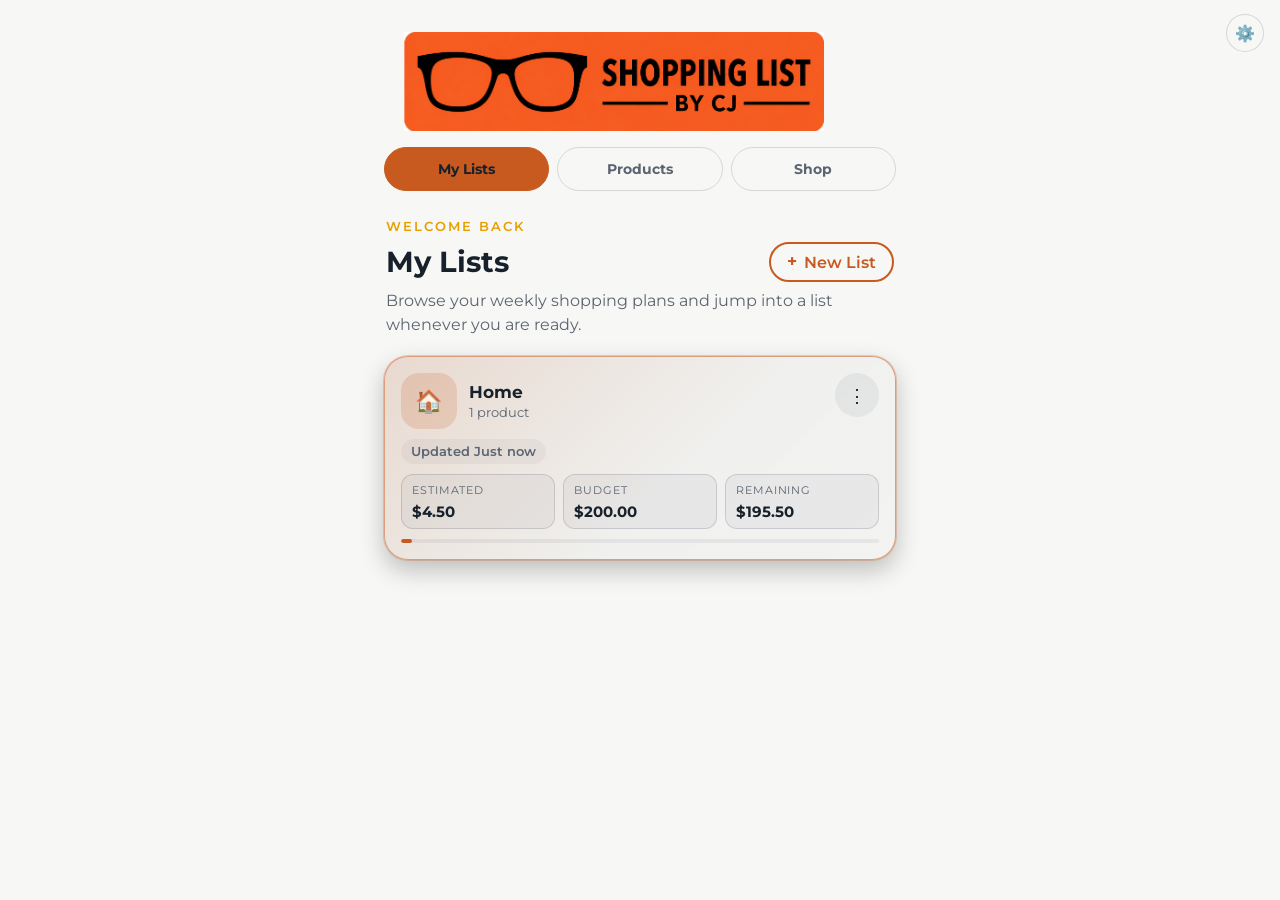
==== index.html @ 956db08c "Let users decline an available update Add a "Not Now" option next to "Update Now" on the update bann" ====
<!DOCTYPE html>
<html lang="en">
<head>
<meta charset="UTF-8">
<meta name="viewport" content="width=device-width, initial-scale=1.0, viewport-fit=cover">
<title>Shopping List by CJ</title>
<link rel="manifest" href="/manifest.json">
<meta name="theme-color" content="#C85A1F">

<link rel="icon" type="image/png" sizes="32x32" href="/assets/icons/favicon-32.png">
<link rel="icon" type="image/png" sizes="16x16" href="/assets/icons/favicon-16.png">
<link rel="icon" type="image/png" sizes="192x192" href="/assets/icons/icon-192.png">

<link rel="apple-touch-icon" href="/assets/icons/apple-touch-icon.png">

<meta name="mobile-web-app-capable" content="yes">
<meta name="apple-mobile-web-app-capable" content="yes">
<meta name="apple-mobile-web-app-status-bar-style" content="black-translucent">
<meta name="apple-mobile-web-app-title" content="Shopping List by CJ">
<script>
(function () {
  try {
    var stored = localStorage.getItem('shopping-theme-preference') || 'system';
    var isDark = window.matchMedia && window.matchMedia('(prefers-color-scheme: dark)').matches;
    var resolved = stored === 'system' ? (isDark ? 'dark' : 'light') : (stored === 'light' ? 'light' : 'dark');
    document.documentElement.setAttribute('data-theme-preference', stored);
    document.documentElement.setAttribute('data-theme', resolved);

    var metaTheme = document.querySelector('meta[name="theme-color"]');
    if (metaTheme) {
      metaTheme.setAttribute('content', resolved === 'dark' ? '#C85A1F' : '#F7F7F5');
    }
  } catch (e) {
    document.documentElement.setAttribute('data-theme-preference', 'system');
    document.documentElement.setAttribute('data-theme', 'dark');
  }
})();
</script>
<link rel="stylesheet" href="css/tokens.css">
<link rel="stylesheet" href="css/style.css">
</head>
<body>
<main id="app" class="app">

  <!-- UPDATE BANNER -->
  <div id="updateBanner" class="update-banner hidden">
    <span>🎉 New version available!</span>
    <div class="update-banner-actions">
      <button id="dismissUpdateBtn" class="update-banner-secondary" type="button">Not Now</button>
      <button id="reloadAppBtn" type="button">Update Now</button>
    </div>
  </div>

  <button id="settingsGearBtn" class="settings-gear-btn" type="button" aria-label="Open settings">⚙️</button>

  <header class="branding-header">
    <button type="button" id="brandLogoBtn" class="brand-logo-btn" aria-label="Go to My Lists">
      <img class="brand-image" src="assets/images/LOGO pill dark.png" alt="Shopping List by CJ" />
    </button>
  </header>

  <div class="tabs hidden" id="topTabs">
    <button class="tab-btn active" id="tabMain">My Lists</button>
    <button class="tab-btn" id="tabProducts">Products</button>
    <button class="tab-btn" id="tabShop">Shop</button>
  </div>

  <!-- MY LISTS VIEW -->
  <div id="myListsView">
    <div class="home-hero">
      <div class="home-hero__eyebrow">Welcome back</div>
      <div class="home-hero__heading-row">
        <div class="home-hero__title">My Lists</div>
        <button class="new-list-header-btn" id="newListBtn" type="button">
          <span class="new-list-header-btn__icon" aria-hidden="true">+</span>
          <span class="new-list-header-btn__text">New List</span>
        </button>
      </div>
      <div class="home-hero__copy">Browse your weekly shopping plans and jump into a list whenever you are ready.</div>
    </div>

    <div id="installCard" class="settings-option-card hidden">
      <div class="settings-option-title">📱 Install Shopping List by CJ</div>
      <div class="settings-option-text">
        Install the app for faster loading, offline shopping and a native app experience.
      </div>
      <button type="button" id="installAppBtn" class="settings-option-btn">
        Install App
      </button>
    </div>

    <div id="iosInstallCard" class="settings-option-card hidden">
      <button type="button" id="iosInstallToggleBtn" class="settings-option-title ios-install-toggle" aria-expanded="false" aria-controls="iosInstallSteps">
        <span>📱 Install Shopping List by CJ</span>
        <span class="ios-install-toggle__chevron" aria-hidden="true">▾</span>
      </button>
      <div id="iosInstallSteps" class="ios-install-steps hidden">
        <p class="settings-option-text">Safari doesn't support one-tap install, but adding this app to your Home Screen only takes a few seconds:</p>
        <ol class="ios-install-steps__list">
          <li>Tap the <strong>Share</strong> icon <span aria-hidden="true">⬆️</span> in Safari's toolbar.</li>
          <li>Scroll down and tap <strong>Add to Home Screen</strong>.</li>
          <li>Tap <strong>Add</strong> in the top-right corner.</li>
        </ol>
      </div>
    </div>

    <div id="listsWrap" class="lists-wrap"></div>

    <div class="bottom-nav hidden" id="bottomNav">
      <button class="bottom-nav__item active" data-nav="lists">My Lists</button>
      <button id="openAddBtn" class="bottom-nav__item bottom-nav__item--primary" type="button">+ Add Product</button>
      <button class="bottom-nav__item" data-nav="settings">Settings</button>
    </div>
  </div>

  <!-- PRODUCTS VIEW -->
  <div id="mainView" class="products-view hidden">
    <div class="main-view__sticky-header">
      <div class="list-nav-header">
        <div id="activeListHeaderName" class="active-list-header-name">My List</div>
        <button class="compact-go-shop-btn" id="goShopBtn" disabled type="button">Start ▶</button>
      </div>

      <div class="product-actions-row" role="group" aria-label="Product actions">
        <button id="clearAllBtn" class="pill-action-btn hidden" type="button">Clear Completed</button>
        <button id="addFavouritesBtn" class="pill-action-btn" type="button">Add Favourites</button>
        <button id="openAddFromProductsBtn" class="pill-action-btn" type="button">+ Add Product</button>
      </div>

      <p class="hint">Tap any item below to add or remove it from this week's run.</p>

      <div id="costSummaryBox" class="list-summary-footer hidden">
        <span class="cost-counter-label">Estimated Total:</span>
        <span id="estimatedTotalAmount" class="cost-counter-amount">$0.00</span>
      </div>

      <div class="products-filter-bar" role="tablist" aria-label="Product filters">
        <button class="products-filter-btn active" id="productsFilterAllBtn" type="button">All</button>
        <button class="products-filter-btn" id="productsFilterFavouritesBtn" type="button">⭐ Favourites</button>
      </div>

      <div class="products-search-wrap">
        <div class="products-search">
          <input id="productsSearchInput" class="products-search__input" type="text" placeholder="Search products..." autocomplete="off" aria-label="Search products">
          <button id="productsSearchClearBtn" class="products-search__clear hidden" type="button" aria-label="Clear search">×</button>
        </div>
      </div>
    </div>

    <div class="products-scroll-area">
      <div id="catalogWrap"></div>

      <div id="emptyState" class="empty-state hidden">
        <div class="big">Your products list is empty</div>
        <div>Use the Add Product action below to get started.</div>
      </div>
    </div>

  </div>

  <!-- ADD / EDIT PRODUCT VIEW -->
  <div id="addView" class="hidden">
    <div class="list-nav-header" style="margin-bottom:16px;">
      <button id="backToProductsBtn" class="back-link-btn" type="button">← Products</button>
    </div>
    <div class="list-nav-header__title-row">
      <div class="active-list-header-name">Add Product</div>
    </div>

    <!-- DIRECT WEB SEARCH BAR -->
    <div class="form-field">
      <label>Search Store Page Direct</label>
      <div style="display:flex; gap:6px; margin-bottom:8px;" id="searchStoreSelect">
        <button type="button" class="filter-btn active" data-searchstore="Aldi">Aldi</button>
        <button type="button" class="filter-btn" data-searchstore="Coles">Coles</button>
        <button type="button" class="filter-btn" data-searchstore="Woolworths">Woolworths</button>
      </div>
      <div style="display:flex; gap:8px;">
        <input type="text" id="liveSearchInput" placeholder="Enter search term (e.g. Chicken Chips)">
        <button type="button" class="ghost-btn" id="searchApiBtn" style="padding:0 14px; font-weight:700; background:var(--paper-dim);">↗ Search Web</button>
      </div>
    </div>

    <div class="form-field">
      <label>Item name</label>
      <input type="text" id="itemInput" placeholder="e.g. Bananas" autocomplete="off">
    </div>

    <div class="form-field">
      <label>Category</label>
      <select id="aisleSelect"></select>
    </div>

    <div class="form-field">
      <label>Store</label>
      <div class="store-toggle" id="storeToggle">
        <button type="button" class="store-opt" data-store="Aldi">Aldi</button>
        <button type="button" class="store-opt" data-store="Coles">Coles</button>
        <button type="button" class="store-opt" data-store="Woolworths">Woolworths</button>
      </div>
    </div>

    <div class="form-row">
      <div class="form-field" style="flex:1;">
        <label>Price ($)</label>
        <input type="number" id="priceInput" placeholder="0.00" step="0.01" min="0" inputmode="decimal">
      </div>
      <div class="form-field" style="width:90px;">
        <label>Qty</label>
        <input type="number" id="qtyInput" value="1" min="1" step="1" inputmode="numeric">
      </div>
    </div>

    <div class="footer-actions">
      <button class="ghost-btn" id="cancelAddBtn">Cancel</button>
      <button class="go-shop-btn" id="saveProductBtn" style="flex:1;">Save Product</button>
    </div>
  </div>

  <!-- SHOP VIEW -->
  <div id="shopView" class="hidden">
    <!-- Store Filter Bar -->
    <div class="store-filter-bar" id="storeFilterBar">
      <button class="filter-btn active" data-filter="ALL">All</button>
      <button class="filter-btn" data-filter="Aldi">Aldi</button>
      <button class="filter-btn" data-filter="Coles">Coles</button>
      <button class="filter-btn" data-filter="Woolworths">Woolworths</button>
    </div>

    <div class="progress-wrap">
      <div class="progress-label">
        <span id="progressText">0 of 0 collected</span>
        <span id="progressPct">0%</span>
      </div>
      <div class="progress-track"><div class="progress-fill" id="progressFill"></div></div>
    </div>

    <div id="doneBanner" class="done-banner hidden">
      <div class="big">🎉 Trolley's full!</div>
      <div>Everything's ticked off.</div>
    </div>

    <div id="aisleGroups"></div>

    <div class="footer-actions">
      <button class="ghost-btn" id="backToListBtn">← Edit List</button>
      <button class="ghost-btn" id="newRunBtn">Shop Done</button>
    </div>
  </div>

  <!-- SETTINGS VIEW -->
  <div id="settingsView" class="hidden">
    <div class="aisle-heading" style="margin-bottom: 16px;">App Settings</div>
    
   <div class="settings-stack">
      <button type="button" id="checkUpdateBtn" class="settings-option-btn">⬆ Check for Updates</button>

      <button type="button" id="exportBtn" class="settings-option-btn">💾 Backup Shopping Data</button>
      <button type="button" id="restoreBtn" class="settings-option-btn">📥 Restore Shopping Data</button>
      <input type="file" id="importFile" accept=".json,application/json" class="hidden" aria-hidden="true">
    </div>

    <div class="settings-stack">
      <div class="settings-section-title">Appearance</div>
      <div class="appearance-theme-grid" role="group" aria-label="Theme selection">
        <button type="button" id="themeLightBtn" class="appearance-theme-btn" data-theme-option="light" aria-pressed="false">Light</button>
        <button type="button" id="themeDarkBtn" class="appearance-theme-btn" data-theme-option="dark" aria-pressed="false">Dark</button>
        <button type="button" id="themeSystemBtn" class="appearance-theme-btn" data-theme-option="system" aria-pressed="false">System Default</button>
      </div>
    </div>

    <div class="settings-stack">
      <div class="settings-section-title">ℹ About</div>
      <button type="button" id="openPrivacyPolicyBtn" class="settings-option-btn">📜 Privacy Policy</button>
      <button type="button" id="openLicencesBtn" class="settings-option-btn">📄 Licences</button>
    </div>

    <div class="settings-stack">
      <div class="settings-section-title">Status Icons</div>
      <ul class="status-icons-list" aria-label="Status icons guide">
        <li class="status-icons-item">
          <div class="status-icons-icon" aria-hidden="true">⭐</div>
          <div class="status-icons-copy">
            <div class="status-icons-name">Favourite</div>
            <p>Saved as one of your favourite products for quick access.</p>
          </div>
        </li>
        <li class="status-icons-item">
          <div class="status-icons-icon" aria-hidden="true">📍</div>
          <div class="status-icons-copy">
            <div class="status-icons-name">Pinned</div>
            <p>Always appears at the top of your shopping list.</p>
          </div>
        </li>
        <li class="status-icons-item">
          <div class="status-icons-icon" aria-hidden="true">🖊️</div>
          <div class="status-icons-copy">
            <div class="status-icons-name">Edit Product</div>
            <p>Edit the product's details, category, notes or pricing.</p>
          </div>
        </li>
        <li class="status-icons-item">
          <div class="status-icons-icon" aria-hidden="true">❌</div>
          <div class="status-icons-copy">
            <div class="status-icons-name">Unpin</div>
            <p>Removes a product from the pinned section.</p>
          </div>
        </li>
      </ul>
    </div>

    <div class="settings-stack">
      <div class="settings-section-title settings-section-title--danger">Danger Zone</div>
      <button type="button" id="deleteCatalogBtn" class="settings-option-btn settings-option-btn--danger">🗑️ Delete Unpinned Catalogue</button>
    </div>

    <div class="settings-footer">
      <div class="settings-footer__title">Shopping List by CJ</div>
      <div class="settings-footer__meta">Version 1.0.0</div>
      <div class="settings-footer__meta">Built in Australia 🇦🇺</div>
    </div>

    <div class="footer-actions">
      <button class="ghost-btn" id="backFromSettingsBtn">← Back to Lists</button>
    </div>
  </div>

  <!-- PRIVACY POLICY VIEW -->
  <div id="privacyPolicyView" class="hidden">
    <div class="aisle-heading" style="margin-bottom: 16px;">Privacy Policy</div>

    <div class="privacy-policy-scroll" aria-label="Privacy Policy content">
      <h1 class="privacy-policy-title">Privacy Policy</h1>
      <p class="privacy-policy-updated">Last Updated: 27 July 2026</p>

      <h2 class="privacy-policy-heading">Privacy Policy for Shopping List by CJ</h2>
      <p>Shopping List by CJ ("the App") is committed to protecting your privacy. This Privacy Policy explains what information the App collects, how it is used, and the choices you have regarding your data.</p>

      <h2 class="privacy-policy-heading">Information We Collect</h2>
      <p>Shopping List by CJ is designed with privacy in mind.</p>
      <p>The App stores information that you create, including:</p>
      <p>• Shopping lists</p>
      <p>• Product names</p>
      <p>• Categories</p>
      <p>• Favourite items</p>
      <p>• Budgets</p>
      <p>• Shopping preferences</p>
      <p>• App settings</p>
      <p>This information is stored locally on your device unless you choose to export it.</p>

      <h2 class="privacy-policy-heading">Personal Information</h2>
      <p>Shopping List by CJ does not require you to create an account.</p>
      <p>The App does not intentionally collect personal information such as:</p>
      <p>• Name</p>
      <p>• Email address</p>
      <p>• Phone number</p>
      <p>• Home address</p>
      <p>• Payment information</p>

      <h2 class="privacy-policy-heading">How Your Data Is Used</h2>
      <p>Your shopping data is used solely to provide the features of the application, including:</p>
      <p>• Managing shopping lists</p>
      <p>• Organising products</p>
      <p>• Calculating budgets and totals</p>
      <p>• Remembering your preferences</p>
      <p>• Restoring your data from backups</p>

      <h2 class="privacy-policy-heading">Data Storage</h2>
      <p>Your data is stored locally on your device using your browser's local storage.</p>
      <p>If Backup and Restore are used:</p>
      <p>• Backups are created only when you choose to export them.</p>
      <p>• Backup files are stored wherever you choose to save them.</p>
      <p>• Restoring a backup replaces the current application data after confirmation.</p>

      <h2 class="privacy-policy-heading">Internet Access</h2>
      <p>Shopping List by CJ may access the internet for limited purposes such as:</p>
      <p>• Checking for application updates.</p>
      <p>• Retrieving product or pricing information (where supported).</p>
      <p>• Downloading future application updates.</p>
      <p>The App does not upload your shopping lists or personal data to our servers.</p>

      <h2 class="privacy-policy-heading">Third-Party Services</h2>
      <p>The App may interact with third-party retailers or services to obtain product information or pricing.</p>
      <p>Those services operate under their own privacy policies.</p>
      <p>Shopping List by CJ is not responsible for the privacy practices of third-party providers.</p>

      <h2 class="privacy-policy-heading">Data Security</h2>
      <p>Reasonable measures are taken to protect your information.</p>
      <p>However, no method of electronic storage or internet transmission is completely secure.</p>

      <h2 class="privacy-policy-heading">Children's Privacy</h2>
      <p>Shopping List by CJ is not directed toward children under 13 years of age and does not knowingly collect personal information from children.</p>

      <h2 class="privacy-policy-heading">Changes to This Policy</h2>
      <p>This Privacy Policy may be updated from time to time.</p>
      <p>Changes become effective when published within the App or included in a future release.</p>

      <h2 class="privacy-policy-heading">Your Rights</h2>
      <p>You remain in control of your data.</p>
      <p>You may:</p>
      <p>• Delete your shopping data at any time.</p>
      <p>• Export your data using the Backup feature.</p>
      <p>• Restore your data from a previous backup.</p>
      <p>• Uninstall the App to remove locally stored information.</p>

      <h2 class="privacy-policy-heading">Contact</h2>
      <p>If you have questions about this Privacy Policy or Shopping List by CJ, please contact us through the official Shopping List by CJ GitHub repository.</p>
    </div>

    <div class="footer-actions">
      <button class="ghost-btn" id="backToSettingsFromPrivacyBtn">← Back to Settings</button>
    </div>
  </div>

  <!-- LICENCES VIEW -->
  <div id="licencesView" class="hidden">
    <div class="aisle-heading" style="margin-bottom: 16px;">Licences</div>

    <div class="licences-scroll" aria-label="Licences content">
      <h1 class="licences-title">Licences</h1>
      <p class="licences-version">Version 1.0.0</p>

      <p>Shopping List by CJ is licensed under the MIT License.</p>

      <h2 class="licences-heading">MIT License</h2>
      <p>Copyright (c) 2026 Shopping List by CJ</p>

      <p>Permission is hereby granted, free of charge, to any person obtaining a copy of this software and associated documentation files (the "Software"), to deal in the Software without restriction, including without limitation the rights to use, copy, modify, merge, publish, distribute, sublicense, and/or sell copies of the Software, and to permit persons to whom the Software is furnished to do so, subject to the following conditions:</p>

      <p>The above copyright notice and this permission notice shall be included in all copies or substantial portions of the Software.</p>

      <p>THE SOFTWARE IS PROVIDED "AS IS", WITHOUT WARRANTY OF ANY KIND, EXPRESS OR IMPLIED, INCLUDING BUT NOT LIMITED TO THE WARRANTIES OF MERCHANTABILITY, FITNESS FOR A PARTICULAR PURPOSE AND NONINFRINGEMENT. IN NO EVENT SHALL THE AUTHORS OR COPYRIGHT HOLDERS BE LIABLE FOR ANY CLAIM, DAMAGES OR OTHER LIABILITY, WHETHER IN AN ACTION OF CONTRACT, TORT OR OTHERWISE, ARISING FROM, OUT OF OR IN CONNECTION WITH THE SOFTWARE OR THE USE OR OTHER DEALINGS IN THE SOFTWARE.</p>

      <h2 class="licences-heading">Third-Party Components</h2>
      <p>Shopping List by CJ may include or make use of open-source software and libraries.</p>
      <p>Where applicable, the licences for those libraries should be listed below automatically.</p>

      <ul id="thirdPartyLicencesList" class="licences-third-party-list hidden" aria-live="polite"></ul>
      <p id="noThirdPartyLicencesMessage">No third-party licences are currently required.</p>

      <h2 class="licences-heading">Icons &amp; Assets</h2>
      <p>Application branding, logos and original graphics are the intellectual property of Shopping List by CJ unless otherwise stated.</p>
      <p>Any third-party icons, fonts or assets must comply with their respective licences.</p>

      <h2 class="licences-heading">Google Fonts</h2>
      <p>This application uses the Montserrat font from Google Fonts, licensed under the SIL Open Font License 1.1.</p>
      <p><a class="licences-link" href="https://scripts.sil.org/OFL" target="_blank" rel="noopener noreferrer">https://scripts.sil.org/OFL</a></p>

      <h2 class="licences-heading">Contact</h2>
      <p>For licence enquiries, please refer to the official Shopping List by CJ GitHub repository.</p>
    </div>

    <div class="footer-actions">
      <button class="ghost-btn" id="backToSettingsFromLicencesBtn">← Back to Settings</button>
    </div>
  </div>

</main>

<!-- NEW LIST MODAL -->
<div id="newListModal" class="modal-overlay hidden">
  <div class="modal-card">
    <div class="modal-title">Create New List</div>
    <form id="newListForm">
      <div class="modal-scroll-area">
        <div class="form-field">
          <label for="newListNameInput">List Name</label>
          <input type="text" id="newListNameInput" placeholder="e.g. Weekly Shop" autocomplete="off" required>
        </div>

        <div class="form-field">
          <label for="newListIconSelect">Icon</label>
          <select id="newListIconSelect">
            <option value="shopping_cart">shopping_cart</option>
            <option value="home">home</option>
            <option value="party">party</option>
            <option value="school">school</option>
            <option value="work">work</option>
            <option value="travel">travel</option>
            <option value="gift">gift</option>
            <option value="food">food</option>
            <option value="health">health</option>
          </select>
        </div>

        <div class="form-field">
          <label for="newListColourSelect">Colour</label>
          <select id="newListColourSelect">
            <option value="orange">Orange</option>
            <option value="gold">Gold</option>
            <option value="sage">Sage</option>
          </select>
        </div>

        <div class="form-field">
          <label for="newListBudgetInput">Budget</label>
          <input type="number" id="newListBudgetInput" min="0" step="1" value="200">
        </div>
      </div>

      <div class="modal-actions">
        <button type="button" id="newListCancelBtn" class="ghost-btn">Cancel</button>
        <button type="submit" id="newListSaveBtn" class="go-shop-btn" style="flex:1; padding:10px;">Save</button>
      </div>
    </form>
  </div>
</div>

<!-- CUSTOM CONFIRMATION MODAL -->
<div id="customModal" class="modal-overlay hidden">
  <div class="modal-card">
    <div class="modal-title">Shopping List by CJ says</div>
    <div id="modalMessage" class="modal-message">Are you sure?</div>
    <div class="modal-actions">
      <button type="button" id="modalCancelBtn" class="ghost-btn">Cancel</button>
      <button type="button" id="modalOkBtn" class="go-shop-btn" style="flex:1; padding:10px;">OK</button>
    </div>
  </div>
</div>

<!-- LOAD DEFAULT ITEMS FROM EXTERNAL FILE -->
<script src="js/defaults.js"></script>
<script src="js/storage.js"></script>
<script src="js/catalog.js"></script>
<script src="js/shopping.js"></script>
<script src="js/ui.js"></script>
<script src="js/settings.js"></script>
<script src="js/lists.js"></script>
<script src="js/app.js"></script>
<script src="js/pwa.js"></script>
</body>
</html>
---- css/tokens.css ----
:root {
  --color-primary: #C85A1F;
  --color-primary-hover: #D96A27;
  --color-primary-active: #B24D17;
  --color-primary-outline: rgba(200, 90, 31, 0.30);
  --color-primary-soft: rgba(200, 90, 31, 0.14);
  --color-primary-soft-strong: rgba(200, 90, 31, 0.16);
  --color-primary-glow: rgba(200, 90, 31, 0.10);

  --color-bg: #121212;
  --color-bg-dim: #1E1E1E;
  --color-surface: #1E1E1E;
  --color-surface-2: #242424;
  --color-border: rgba(255, 255, 255, 0.10);
  --color-border-strong: rgba(255, 255, 255, 0.24);
  --color-surface-highlight: rgba(255, 255, 255, 0.08);
  --color-surface-highlight-hover: rgba(255, 255, 255, 0.16);
  --color-surface-subtle: rgba(255, 255, 255, 0.05);
  --color-surface-subtlest: rgba(255, 255, 255, 0.03);

  --color-text: #FFFFFF;
  --color-text-muted: #B0B0B0;
  --color-text-inverse: #111111;
  --color-placeholder: #6b7280;
  --color-success: #4CAF50;
  --color-success-dark: #2E7D32;
  --color-warning: #FFB300;
  --color-danger: #ff8a80;
  --color-danger-strong: #ff5252;
}

:root[data-theme="light"] {
  --color-primary: #C85A1F;
  --color-primary-hover: #D96A27;
  --color-primary-active: #B24D17;
  --color-primary-outline: rgba(200, 90, 31, 0.26);
  --color-primary-soft: rgba(200, 90, 31, 0.12);
  --color-primary-soft-strong: rgba(200, 90, 31, 0.18);
  --color-primary-glow: rgba(200, 90, 31, 0.14);

  --color-bg: #F7F7F5;
  --color-bg-dim: #FFFFFF;
  --color-surface: #FFFFFF;
  --color-surface-2: #F1F1EE;
  --color-border: rgba(15, 23, 42, 0.14);
  --color-border-strong: rgba(15, 23, 42, 0.26);
  --color-surface-highlight: rgba(15, 23, 42, 0.06);
  --color-surface-highlight-hover: rgba(15, 23, 42, 0.12);
  --color-surface-subtle: rgba(15, 23, 42, 0.04);
  --color-surface-subtlest: rgba(15, 23, 42, 0.02);

  --color-text: #17212B;
  --color-text-muted: #5B6470;
  --color-text-inverse: #FFFFFF;
  --color-placeholder: #7B8794;
  --color-success: #4CAF50;
  --color-success-dark: #2E7D32;
  --color-warning: #E6A000;
  --color-danger: #D14343;
  --color-danger-strong: #B42318;
}
---- css/style.css ----
@import url('https://fonts.googleapis.com/css2?family=Montserrat:wght@400;500;600;700;800&display=swap');

:root{
  --paper:var(--color-bg);
  --paper-dim:var(--color-bg-dim);
  --ink:var(--color-text);
  --ink-soft:var(--color-text-muted);
  --sage:var(--color-success);
  --sage-dark:var(--color-success-dark);
  --color-primary:#C85A1F;
  --color-primary-hover:#D96A27;
  --color-primary-active:#B24D17;
  --color-primary-outline:rgba(200,90,31,0.30);
  --rust:var(--color-primary);
  --line:var(--color-border);
  --gold:var(--color-warning);
  --surface:var(--color-surface);
  --surface-2:var(--color-surface-2);
  --shadow:0 8px 20px rgba(0,0,0,0.22);
  --shadow-strong:0 12px 28px rgba(0,0,0,0.28);
  --radius-sm:10px;
  --radius-md:14px;
  --radius-lg:20px;
  --radius-pill:999px;
  --transition-fast:100ms ease;
  --transition-hover:150ms ease;
  --transition-card:180ms ease;
  --transition-dialog:200ms ease;
  --bottom-nav-height:84px;
  --bottom-nav-offset:calc(var(--bottom-nav-height) + 24px);
  --header-row-height:56px;
  --tabs-row-height:52px;
}

*{box-sizing:border-box; -webkit-tap-highlight-color:transparent;}
html,body{margin:0;padding:0;}
html, body {
  min-height:100%;
}
body{
  background:var(--color-bg);
  color:var(--color-text);
  font-family:'Montserrat', sans-serif;
  min-height:100vh;
  min-height:100svh;
  display:flex;
  justify-content:center;
}

button,
input,
select,
textarea{
  font-family:inherit;
}

html{
  font-size:clamp(14px, 3.6vw, 17px);
}

.app{
  width:100%;
  max-width:clamp(320px, 92vw, 560px);
  min-height:100vh;
  min-height:100svh;
  background:var(--paper);
  position:relative;
  display:flex;
  flex-direction:column;
  overflow:visible;
  padding:clamp(18px, 5vw, 32px) clamp(14px, 4.5vw, 24px) clamp(28px, 6vw, 44px);
  padding-top:calc(clamp(18px, 5vw, 32px) + env(safe-area-inset-top));
  padding-bottom:calc(clamp(28px, 6vw, 44px) + env(safe-area-inset-bottom));
  padding-left:calc(clamp(14px, 4.5vw, 24px) + env(safe-area-inset-left));
  padding-right:calc(clamp(14px, 4.5vw, 24px) + env(safe-area-inset-right));
}

/* Update Banner */
.update-banner {
  position: fixed;
  top: 16px;
  left: 50%;
  transform: translateX(-50%);
  width: calc(100% - 32px);
  max-width: 528px;
  background: var(--ink);
  color: var(--paper);
  padding: 12px 16px;
  border-radius: 12px;
  display: flex;
  align-items: center;
  justify-content: space-between;
  box-shadow: 0 4px 16px rgba(0, 0, 0, 0.2);
  z-index: 1000;
  font-size: 0.875rem;
  font-weight: 500;
}

.update-banner-actions {
  display: flex;
  align-items: center;
  gap: 8px;
  flex-shrink: 0;
}

.update-banner button {
  background: var(--sage);
  color: var(--color-text);
  border: none;
  padding: 6px 14px;
  border-radius: 8px;
  font-weight: 700;
  font-size: 0.8125rem;
  cursor: pointer;
}

.update-banner button.update-banner-secondary {
  background: transparent;
  color: var(--paper);
  border: 1px solid rgba(255, 255, 255, 0.4);
  font-weight: 600;
}

header{
  display:flex;
  align-items:center;
  justify-content:center;
  flex-direction:column;
  gap:6px;
  margin-bottom:10px;
}

.branding-header{
  display:flex;
  justify-content:center;
  align-items:center;
  min-height:var(--header-row-height);
  padding-right:52px;
  margin-bottom:8px;
  position:sticky;
  top:env(safe-area-inset-top);
  z-index:22;
  background:var(--paper);
}

.brand-image{
  width:100%;
  max-width:420px;
  height:auto;
  display:block;
}

.brand-logo-btn{
  display:block;
  width:100%;
  max-width:420px;
  padding:0;
  border:none;
  background:none;
  cursor:pointer;
  border-radius:12px;
  transition:opacity 0.15s ease;
}

.brand-logo-btn:hover{
  opacity:0.9;
}

.brand-logo-btn:active{
  opacity:0.8;
}

.brand-logo-btn:focus-visible{
  outline:2px solid var(--color-primary);
  outline-offset:3px;
}

.home-hero{
  padding:8px 2px 20px;
}

.home-hero__eyebrow{
  font-size:0.74rem;
  text-transform:uppercase;
  letter-spacing:0.16em;
  color:var(--gold);
  margin-bottom:8px;
  font-weight:600;
}

.home-hero__heading-row{
  display:flex;
  align-items:center;
  justify-content:space-between;
  gap:8px;
  flex-wrap:wrap;
  margin-bottom:6px;
}

.home-hero__title{
  font-size:1.72rem;
  font-weight:700;
  color:var(--color-text);
  margin-bottom:0;
  flex:1 1 220px;
}

.new-list-header-btn,
.header-action-btn{
  display:inline-flex;
  align-items:center;
  justify-content:center;
  gap:7px;
  height:40px;
  padding:0 16px;
  border:2px solid var(--color-primary);
  border-radius:var(--radius-pill);
  background:transparent;
  color:var(--color-primary);
  font-size:0.95rem;
  font-weight:600;
  cursor:pointer;
  transition:background-color var(--transition-hover), color var(--transition-hover), border-color var(--transition-hover), transform var(--transition-fast);
  flex-shrink:0;
  margin-left:-8px;
}

.header-action-btn{
  margin-left:0;
}

.new-list-header-btn:hover,
.new-list-header-btn:focus-visible{
  background:var(--color-primary-hover);
  color:var(--color-text);
  border-color:var(--color-primary-hover);
}

.new-list-header-btn:active{
  background:var(--color-primary-active);
  transform:scale(0.98);
}

.new-list-header-btn__icon{
  font-size:1rem;
  line-height:1;
  font-weight:700;
}

.new-list-header-btn__text{
  line-height:1;
}

.home-hero__copy{
  font-size:0.95rem;
  color:var(--ink-soft);
  line-height:1.5;
}

.lists-wrap{
  display:grid;
  gap:14px;
  padding-bottom:92px;
}

.list-card{
  width:100%;
  text-align:left;
  border:none;
  color:inherit;
  cursor:pointer;
  padding:16px;
  border-radius:24px;
  background:linear-gradient(135deg, var(--color-surface-subtle), var(--color-surface-subtlest));
  border:1px solid var(--line);
  box-shadow:var(--shadow);
  display:flex;
  flex-direction:column;
  gap:8px;
  position:relative;
  overflow:hidden;
  transition:transform var(--transition-card), box-shadow var(--transition-card), border-color var(--transition-card), background-color var(--transition-card);
}

.list-card::before{
  content:"";
  position:absolute;
  inset:0;
  background:linear-gradient(135deg, var(--color-primary-glow), transparent 60%);
  pointer-events:none;
}

.list-card:hover{
  transform:translateY(-3px);
  box-shadow:var(--shadow-strong);
  border-color:var(--color-primary-outline);
}

.list-card:active{
  transform:scale(0.99);
}

.list-card.is-active{
  border-color:rgba(200,90,31,0.55);
  box-shadow:0 0 0 1px var(--color-primary-outline), 0 10px 24px rgba(0,0,0,0.24);
}

.list-card.is-pinned .list-card__pin{
  color:var(--gold);
}

.list-card__top{
  display:flex;
  align-items:flex-start;
  justify-content:space-between;
  gap:10px;
  position:relative;
  z-index:1;
}

.list-card__identity{
  display:flex;
  align-items:center;
  gap:12px;
  min-width:0;
}

.list-card__icon{
  width:56px;
  height:56px;
  border-radius:18px;
  background:var(--color-primary-soft);
  display:grid;
  place-items:center;
  font-size:1.3rem;
  flex-shrink:0;
}

.list-card__icon--orange{
  background:var(--color-primary-soft-strong);
  color:var(--color-primary);
}

.list-card__icon--gold{
  background:rgba(255,179,0,0.18);
  color:var(--gold);
}

.list-card__icon--sage{
  background:rgba(76,175,80,0.18);
  color:var(--sage);
}

.list-card__title{
  font-size:1rem;
  font-weight:700;
  color:var(--color-text);
  margin:0 0 2px;
}

.list-card__subtext{
  font-size:0.78rem;
  color:var(--ink-soft);
  margin:0;
}

.list-card__controls{
  display:flex;
  align-items:center;
  gap:8px;
  flex-shrink:0;
}

.list-card__pin{
  width:28px;
  height:28px;
  display:grid;
  place-items:center;
  color:var(--color-primary);
  font-size:1rem;
  flex-shrink:0;
}

.list-card__pin--muted{
  opacity:0.3;
}

.list-card__menu-button{
  width:44px;
  height:44px;
  border:none;
  border-radius:999px;
  background:var(--color-surface-highlight);
  color:var(--color-text);
  font-size:1.05rem;
  cursor:pointer;
  display:grid;
  place-items:center;
  transition:background-color var(--transition-hover), transform var(--transition-fast), color var(--transition-hover);
}

.list-card__menu-button:hover,
.list-card__menu-button:focus-visible{
  background:var(--color-surface-highlight-hover);
}

.list-card__menu-button:active{
  transform:scale(0.96);
}

.list-card__menu{
  position:absolute;
  top:12px;
  right:12px;
  display:flex;
  flex-direction:column;
  gap:4px;
  min-width:148px;
  padding:8px;
  border-radius:14px;
  background:rgba(20,20,20,0.96);
  border:1px solid rgba(255,255,255,0.12);
  box-shadow:0 10px 24px rgba(0,0,0,0.28);
  z-index:3;
}

.list-card__menu-item{
  border:none;
  background:transparent;
  color:var(--color-text);
  text-align:left;
  padding:8px 10px;
  border-radius:10px;
  font-size:0.9rem;
  cursor:pointer;
}

.list-card__menu-item:hover{
  background:var(--color-surface-highlight-hover);
}

.list-card__menu-item--danger{
  color:#ff8a80;
}

.list-card__delete-dialog{
  position:fixed;
  inset:0;
  background:rgba(0,0,0,0.44);
  display:grid;
  place-items:center;
  z-index:20;
  padding:20px;
}

.list-card__delete-card{
  width:min(100%, 320px);
  background:var(--paper);
  border:1px solid var(--line);
  border-radius:18px;
  padding:18px;
  box-shadow:0 16px 36px rgba(0,0,0,0.26);
}

.list-card__delete-title{
  font-size:1rem;
  font-weight:700;
  color:var(--ink);
  margin-bottom:8px;
}

.list-card__delete-copy{
  font-size:0.86rem;
  color:var(--ink-soft);
  line-height:1.5;
  margin-bottom:14px;
}

.list-card__delete-actions{
  display:flex;
  gap:8px;
  justify-content:flex-end;
}

.list-rename-error{
  margin:0 0 10px;
  font-size:0.8125rem;
  color:var(--color-danger-strong);
  line-height:1.4;
}

.list-card__body{
  display:flex;
  flex-direction:column;
  gap:8px;
  position:relative;
  z-index:1;
}

.list-card__meta-row{
  display:flex;
  align-items:center;
  justify-content:space-between;
  gap:8px;
  flex-wrap:wrap;
  margin-top:2px;
}

.list-card__pill{
  background:var(--color-surface-subtle);
  color:var(--ink-soft);
  padding:5px 10px;
  border-radius:999px;
  font-size:0.74rem;
  font-weight:600;
}

.list-card__pill--muted{
  background:var(--color-surface-subtlest);
}

.list-card__stats{
  display:grid;
  grid-template-columns:repeat(3, minmax(0, 1fr));
  gap:8px;
  margin-top:2px;
}

.list-card__stat{
  background:var(--color-surface-subtle);
  border:1px solid var(--color-border);
  border-radius:12px;
  padding:8px 10px 7px;
}

.list-card__stat-label{
  display:block;
  font-size:0.67rem;
  text-transform:uppercase;
  letter-spacing:0.08em;
  color:var(--ink-soft);
  margin-bottom:4px;
}

.list-card__stat strong{
  font-size:0.9rem;
  color:var(--color-text);
}

.list-card__progress{
  margin-top:2px;
}

.list-card__progress-track{
  height:4px;
  border-radius:999px;
  background:var(--color-surface-highlight);
  overflow:hidden;
}

.list-card__progress-fill{
  display:block;
  height:100%;
  width:0;
  border-radius:inherit;
  background:var(--color-primary);
  transition:width 250ms ease, background 250ms ease;
}

.list-card__progress-fill.is-over-budget{
  background:var(--color-danger-strong);
}

.fab{
  position:fixed;
  right:clamp(16px, 5vw, 24px);
  bottom:clamp(88px, 12vw, 116px);
  width:58px;
  height:58px;
  border:none;
  border-radius:50%;
  background:var(--color-primary);
  color:var(--color-text);
  font-size:1.4rem;
  box-shadow:0 8px 16px var(--color-primary-soft-strong);
}

.bottom-nav{
  position:fixed;
  left:50%;
  transform:translateX(-50%);
  bottom:clamp(12px, 3vw, 20px);
  width:calc(100% - 32px);
  max-width:520px;
  display:flex;
  gap:8px;
  padding:8px;
  border-radius:999px;
  background:var(--surface);
  border:1px solid var(--line);
  box-shadow:var(--shadow);
  z-index:20;
}

.bottom-nav__item{
  flex:1 1 0;
  border:none;
  border-radius:999px;
  padding:10px 12px;
  background:var(--surface);
  color:var(--ink-soft);
  font-weight:600;
  font-size:0.9rem;
  min-width:0;
  transition:background-color var(--transition-hover), color var(--transition-hover), transform var(--transition-fast);
}

.bottom-nav__item.active{
  background:var(--color-primary-soft-strong);
  color:var(--color-text);
  box-shadow:inset 0 0 0 1px var(--color-surface-highlight);
}

.bottom-nav__item:hover,
.bottom-nav__item:focus-visible{
  background:var(--color-surface-highlight);
  color:var(--ink);
}

.bottom-nav__item:active{
  transform:scale(0.98);
}

.update-btn-wrap {
  display: flex;
  justify-content: center;
  width: 100%;
  margin-bottom: 2px;
}

.check-update-btn{
  font-size:0.6875rem;
  font-weight:700;
  letter-spacing:.03em;
  color:var(--ink-soft);
  background:var(--paper-dim);
  border:1px solid var(--line);
  border-radius:var(--radius-pill);
  padding:5px 12px;
  cursor:pointer;
  transition:all var(--transition-hover);
}
.check-update-btn:active{
  background:var(--line);
}

.tagline{
  font-size:0.8125rem;
  color:var(--ink-soft);
  margin:4px 0 20px;
  font-style:italic;
  text-align: center;
}

.tabs{
  display:flex;
  align-items:center;
  gap:8px;
  margin:4px 0 16px;
  min-height:var(--tabs-row-height);
  position:sticky;
  top:calc(env(safe-area-inset-top) + var(--header-row-height));
  z-index:21;
  background:var(--paper);
}
.tab-btn{
  flex:1;
  min-height:44px;
  padding:10px 0;
  border:1px solid var(--line);
  background:transparent;
  border-radius:var(--radius-pill);
  font-weight:700;
  font-size:0.8125rem;
  color:var(--ink-soft);
  cursor:pointer;
  transition:all var(--transition-hover);
}
.tab-btn.active{
  background:var(--color-primary);
  color:var(--color-text);
  border-color:var(--color-primary);
}

.settings-gear-btn{
  position:fixed;
  top:max(14px, env(safe-area-inset-top));
  right:max(16px, env(safe-area-inset-right));
  width:38px;
  height:38px;
  border:1px solid var(--line);
  border-radius:50%;
  background:var(--paper);
  color:var(--ink);
  display:grid;
  place-items:center;
  font-size:0.95rem;
  cursor:pointer;
  box-shadow:none;
  z-index:25;
}

/* ---- Main list view ---- */
.add-row{
  display:flex;
  gap:8px;
  margin-bottom:8px;
}
#itemInput{
  flex:1;
  padding:12px 14px;
  border:1px solid var(--line);
  border-radius:10px;
  font-size:0.9375rem;
  background:var(--color-text);
  color:var(--ink);
}
#itemInput:focus{outline:none; border-color:var(--sage);}

#aisleSelect{
  padding:12px 14px;
  border:1px solid var(--line);
  border-radius:10px;
  font-size:0.9375rem;
  background:var(--color-text);
  color:var(--ink);
  width:100%;
}
.checkbox svg{
  color:var(--color-text);
}

.hint{
  font-size:0.75rem;
  color:var(--ink-soft);
  margin:0 0 14px;
}

.aisle-group{
  margin-bottom:20px;
}
.aisle-heading{
  font-weight:600;
  font-size:1rem;
  color:var(--sage-dark);
  margin:0 0 6px;
  padding-bottom:6px;
  border-bottom:2px solid var(--sage);
  display:flex;
  align-items:center;
  gap:8px;
}

.catalog-item{
  display:flex;
  flex-direction:column;
  gap:6px;
  padding:11px 2px;
  border-bottom:1px dashed var(--line);
}

.catalog-top-row{
  display:flex;
  align-items:flex-start;
  justify-content:space-between;
  gap:8px;
  width:100%;
}

.catalog-left{
  display:flex;
  align-items:flex-start;
  gap:12px;
  flex:1;
  min-width:0;
  cursor:pointer;
}

.catalog-name-wrap{
  min-width:0;
  flex:1 1 auto;
}
.checkbox{
  width:1.5rem;
  height:1.5rem;
  min-width:1.5rem;
  border-radius:7px;
  border:2px solid var(--sage);
  display:flex;
  align-items:center;
  justify-content:center;
  transition:all .15s ease;
}
.checkbox svg{
  width:14px;
  height:14px;
  opacity:0;
  transition:opacity .1s ease;
}
.catalog-item.selected .checkbox{background:var(--sage);}
.catalog-item.selected .checkbox svg{opacity:1;}
.catalog-item .name{
  font-size:0.9375rem;
  display:block;
  overflow-wrap:anywhere;
  line-height:1.35;
}
.catalog-item.selected .name{color:var(--sage-dark);}
.aisle-tag{
  font-size:0.625rem;
  text-transform:uppercase;
  letter-spacing:.06em;
  color:var(--sage-dark);
  background:rgba(110,135,99,0.12);
  padding:3px 8px;
  border-radius:999px;
  margin-left:8px;
}
.qty{
  font-size:0.75rem;
  color:var(--ink-soft);
  margin-left:6px;
  font-weight:700;
}

.action-btns{
  display:flex;
  align-items:center;
  gap:2px;
  flex-shrink:0;
}

.catalog-bottom-row{
  display:flex;
  align-items:center;
  justify-content:space-between;
  gap:10px;
  width:100%;
  min-height:28px;
}

.item-meta--top{
  margin-top:4px;
}

.item-meta--bottom{
  margin-top:0;
  min-width:0;
}

.product-qty-controls{
  display:inline-flex;
  align-items:center;
  gap:6px;
  margin-left:auto;
  flex-shrink:0;
}

.product-qty-btn{
  padding:2px 8px;
  font-size:0.75rem;
}

.product-qty-value{
  font-weight:700;
  font-size:0.875rem;
  min-width:1.2em;
  text-align:center;
}
.pin-btn{
  background:none;
  border:none;
  font-size:0.9rem;
  cursor:pointer;
  padding:4px 6px;
  opacity:.8;
}
.edit-btn{
  background:none;
  border:none;
  color:var(--ink-soft);
  font-size:0.9375rem;
  cursor:pointer;
  padding:4px 6px;
  opacity:.6;
}
.remove-btn{
  background:none;
  border:none;
  color:var(--color-primary);
  font-size:1rem;
  cursor:pointer;
  padding:4px 6px;
  opacity:.55;
}

.empty-state{
  display:flex;
  flex-direction:column;
  align-items:center;
  justify-content:center;
  text-align:center;
  padding:24px 16px 12px;
  color:var(--ink-soft);
  min-height:180px;
}
.empty-state .big{
  font-size:1.25rem;
  color:var(--ink);
  margin-bottom:6px;
}
.empty-state > div:last-child{
  max-width:260px;
  line-height:1.5;
}

/* Cost Counter & List Actions Box */
.list-summary-footer {
  display: flex;
  justify-content: space-between;
  align-items: center;
  padding: 12px 16px;
  background: var(--paper-dim);
  border-radius: 12px;
  margin-bottom: 10px;
  border: 1px solid var(--line);
}
.cost-counter-label {
  font-size: 0.8125rem;
  font-weight: 700;
  text-transform: uppercase;
  letter-spacing: .04em;
  color: var(--ink-soft);
}
.cost-counter-amount {
  font-size: 1.25rem;
  font-weight: 700;
  color: var(--sage-dark);
}

.pill-action-btn{
  display:inline-flex;
  align-items:center;
  justify-content:center;
  min-height:44px;
  padding:0 14px;
  background:transparent;
  border:2px solid var(--color-primary);
  color:var(--color-primary);
  border-radius:999px;
  font-weight:600;
  font-size:0.9rem;
  cursor:pointer;
  margin:0;
  flex:1 1 0;
  white-space:nowrap;
  transition:background-color var(--transition-hover), color var(--transition-hover), border-color var(--transition-hover), transform var(--transition-fast);
}
.pill-action-btn:active {
  background:rgba(200,90,31,0.08);
  transform:scale(0.98);
}

.product-actions-row{
  display:grid;
  grid-template-columns:repeat(auto-fit, minmax(140px, 1fr));
  gap:8px;
  margin:10px 0 12px;
}

.product-actions-row .pill-action-btn{
  width:100%;
  white-space:normal;
  text-align:center;
}

.settings-stack{
  display:flex;
  flex-direction:column;
  gap:8px;
  margin-bottom:16px;
}

.settings-option-btn{
  display:flex;
  align-items:center;
  justify-content:flex-start;
  min-height:44px;
  padding:0 14px;
  border:1px solid var(--line);
  border-radius:999px;
  background:var(--paper-dim);
  color:var(--ink);
  font-weight:600;
  font-size:0.9rem;
  cursor:pointer;
}

.settings-option-btn--placeholder{
  color:var(--ink-soft);
}

.settings-option-btn--danger{
  border-color:var(--color-danger-strong);
  color:var(--color-danger-strong);
  background:rgba(200,90,31,0.06);
}

.settings-section-title{
  font-size:0.82rem;
  font-weight:700;
  letter-spacing:0.04em;
  text-transform:uppercase;
  color:var(--ink-soft);
  margin:6px 0 2px;
}

.settings-section-title--danger{
  color:var(--color-danger-strong);
}

.appearance-theme-grid{
  display:grid;
  grid-template-columns:repeat(3, minmax(0, 1fr));
  gap:8px;
}

.appearance-theme-btn{
  min-height:42px;
  padding:0 10px;
  border:1px solid var(--line);
  border-radius:999px;
  background:var(--paper-dim);
  color:var(--ink);
  font-size:0.8125rem;
  font-weight:700;
  cursor:pointer;
  transition:background-color var(--transition-hover), color var(--transition-hover), border-color var(--transition-hover), transform var(--transition-fast);
}

.appearance-theme-btn:hover,
.appearance-theme-btn:focus-visible{
  border-color:var(--color-border-strong);
  background:var(--color-surface-highlight);
}

.appearance-theme-btn:active{
  transform:scale(0.98);
}

.appearance-theme-btn.is-active{
  background:var(--color-primary);
  border-color:var(--color-primary);
  color:var(--color-text-inverse);
}

.appearance-theme-btn.is-active:hover,
.appearance-theme-btn.is-active:focus-visible{
  background:var(--color-primary-hover);
  border-color:var(--color-primary-hover);
}

.status-icons-list{
  margin:0;
  padding:0;
  list-style:none;
  display:grid;
  gap:8px;
}

.status-icons-item{
  display:flex;
  align-items:flex-start;
  gap:10px;
  border:1px solid var(--line);
  border-radius:12px;
  background:var(--paper-dim);
  padding:10px 12px;
}

.status-icons-icon{
  width:1.5rem;
  min-width:1.5rem;
  text-align:center;
  font-size:1rem;
  line-height:1.4;
}

.status-icons-copy{
  min-width:0;
}

.status-icons-name{
  font-size:0.875rem;
  font-weight:700;
  color:var(--ink);
  margin-bottom:2px;
}

.status-icons-copy p{
  margin:0;
  font-size:0.8125rem;
  color:var(--ink-soft);
  line-height:1.4;
}

.settings-footer{
  margin-top:20px;
  padding-top:16px;
  border-top:1px solid var(--line);
  text-align:center;
}

.settings-footer__title{
  font-weight:700;
  color:var(--ink);
  margin-bottom:4px;
}

.settings-footer__meta{
  font-size:0.85rem;
  color:var(--ink-soft);
  margin-bottom:2px;
}

.products-view{
  display:flex;
  flex-direction:column;
  flex:0 0 auto;
  min-height:auto;
  overflow:visible;
}

.main-view__sticky-header{
  flex-shrink:0;
  position:sticky;
  top:calc(env(safe-area-inset-top) + var(--header-row-height) + var(--tabs-row-height));
  z-index:4;
  background:var(--paper);
  padding-top:2px;
}

.products-filter-bar{
  display:flex;
  gap:8px;
  margin:4px 0 10px;
}

.products-filter-btn{
  flex:1;
  border:1px solid var(--line);
  border-radius:999px;
  background:var(--paper-dim);
  color:var(--ink-soft);
  font-size:0.82rem;
  font-weight:700;
  padding:8px 10px;
}

.products-filter-btn.active{
  background:var(--color-primary);
  color:var(--color-text);
  border-color:var(--color-primary);
}

.products-search-wrap{
  margin:4px 0 12px;
}

.products-search{
  position:relative;
  display:flex;
  align-items:center;
}

.products-search__input{
  width:100%;
  padding:11px 40px 11px 12px;
  border:1px solid var(--line);
  border-radius:999px;
  background:var(--paper-dim);
  color:var(--ink);
  font-size:0.9rem;
}

.products-search__input::placeholder{
  color:var(--ink-soft);
}

.products-search__clear{
  position:absolute;
  right:8px;
  top:50%;
  transform:translateY(-50%);
  width:28px;
  height:28px;
  border:none;
  border-radius:50%;
  background:transparent;
  color:var(--ink-soft);
  font-size:1rem;
  cursor:pointer;
}

.products-search__clear:hover,
.products-search__clear:focus-visible{
  background:var(--color-surface-highlight);
  color:var(--ink);
}

.products-section-heading{
  margin:12px 0 8px;
  font-size:0.72rem;
  font-weight:700;
  letter-spacing:0.08em;
  text-transform:uppercase;
  color:var(--color-primary);
}

.favourite-toggle{
  width:36px;
  height:36px;
  border:none;
  background:none;
  color:var(--color-text-muted);
  font-size:1.05rem;
  line-height:1;
  padding:0;
  display:grid;
  place-items:center;
  flex-shrink:0;
}

.favourite-toggle.is-favourite{
  color:var(--color-primary);
}

.products-scroll-area{
  flex:0 0 auto;
  min-height:auto;
  overflow:visible;
  padding-bottom:8px;
}

.compact-go-shop-btn{
  display:inline-flex;
  align-items:center;
  justify-content:center;
  height:36px;
  padding:0 12px;
  border:none;
  border-radius:999px;
  background:var(--color-primary);
  color:var(--color-text);
  font-weight:700;
  font-size:0.82rem;
  cursor:pointer;
  flex-shrink:0;
  white-space:nowrap;
  box-shadow:0 6px 12px var(--color-primary-glow);
  transition:background-color var(--transition-hover), transform var(--transition-fast), box-shadow var(--transition-hover);
}
.compact-go-shop-btn:hover,
.compact-go-shop-btn:focus-visible{
  background:var(--color-primary-hover);
}
.compact-go-shop-btn:active{
  background:var(--color-primary-active);
  transform:scale(0.98);
}
.compact-go-shop-btn:disabled{
  background:var(--line);
  color:var(--ink-soft);
  box-shadow:none;
  cursor:not-allowed;
}

/* ---- Shop View Store Filter ---- */
.store-filter-bar{
  display:flex;
  gap:6px;
  margin-bottom:16px;
}
.filter-btn{
  flex:1;
  padding:8px 4px;
  border:1px solid var(--line);
  background:var(--paper-dim);
  border-radius:var(--radius-pill);
  font-weight:700;
  font-size:0.75rem;
  color:var(--ink-soft);
  cursor:pointer;
  transition:all var(--transition-hover);
}
.filter-btn:hover,
.filter-btn:focus-visible{
  border-color:var(--color-border-strong);
  color:var(--ink);
}
.filter-btn.active{
  background:var(--color-text) !important;
  color:var(--color-bg) !important;
  border-color:var(--color-text) !important;
  font-weight:700;
}
.filter-btn.active:hover,
.filter-btn.active:focus-visible{
  background:var(--color-text) !important;
  color:var(--color-bg) !important;
  border-color:var(--color-text) !important;
}

/* ---- Shop view ---- */
.progress-wrap{
  margin-bottom:22px;
}
.progress-label{
  display:flex;
  justify-content:space-between;
  font-size:0.75rem;
  color:var(--ink-soft);
  margin-bottom:6px;
  font-weight:700;
  letter-spacing:.04em;
  text-transform:uppercase;
}
.progress-track{
  height:4px;
  background:var(--paper-dim);
  border-radius:99px;
  overflow:hidden;
  border:1px solid var(--line);
}
.progress-fill{
  height:100%;
  background:var(--sage);
  border-radius:99px;
  transition:width 250ms ease;
  width:0%;
}

.shop-item{
  display:flex;
  align-items:center;
  gap:12px;
  padding:12px 4px;
  border-bottom:1px dashed var(--line);
  cursor:pointer;
  user-select:none;
}
.shop-item.checked .checkbox{background:var(--sage);}
.shop-item.checked .checkbox svg{opacity:1;}
.shop-item.checked .name{
  color:var(--ink-soft);
  text-decoration:line-through;
  text-decoration-color:var(--color-primary);
}
.shop-item .name{font-size:0.9688rem; transition:color .15s ease;}

.footer-actions{
  display:flex;
  gap:10px;
  margin-top:28px;
  padding-bottom:8px;
}
.ghost-btn{
  flex:1;
  padding:13px;
  border:1px solid var(--line);
  background:transparent;
  border-radius:var(--radius-md);
  font-weight:700;
  font-size:0.8125rem;
  color:var(--ink-soft);
  cursor:pointer;
  transition:background-color var(--transition-hover), color var(--transition-hover), border-color var(--transition-hover), transform var(--transition-fast);
}

.ghost-btn:hover,
.ghost-btn:focus-visible{
  background:var(--color-surface-highlight);
  color:var(--ink);
  border-color:var(--color-border-strong);
}

.ghost-btn:active{
  transform:scale(0.98);
}

.done-banner{
  text-align:center;
  padding:26px 16px;
  background:rgba(110,135,99,0.12);
  border-radius:14px;
  margin-bottom:20px;
}
.done-banner .big{
  font-size:1.25rem;
  color:var(--sage-dark);
}

.hidden{display:none !important;}

.list-nav-header{
  display:flex;
  align-items:center;
  gap:8px;
  margin-bottom:8px;
  flex-wrap:wrap;
}

.list-nav-header .active-list-header-name{
  margin-right:auto;
}
.list-nav-header__title-row{
  display:flex;
  align-items:center;
  justify-content:space-between;
  gap:8px;
  margin-bottom:8px;
  flex-wrap:wrap;
}
.list-nav-header__title-row .compact-go-shop-btn{
  margin-left:auto;
}
.back-link-btn{
  border:none;
  background:transparent;
  color:var(--ink);
  font-weight:700;
  font-size:0.875rem;
  padding:0;
  cursor:pointer;
}
.active-list-header-name{
  font-size:1.1rem;
  font-weight:700;
  color:var(--color-text);
  text-align:left;
  flex:1 1 180px;
}

.form-field{
  margin-bottom:16px;
}
.form-field label{
  display:block;
  font-size:0.75rem;
  font-weight:700;
  text-transform:uppercase;
  letter-spacing:.05em;
  color:var(--ink-soft);
  margin-bottom:6px;
}
.form-field input,
.form-field select{
  width:100%;
  padding:12px 14px;
  border:1px solid var(--line);
  border-radius:10px;
  font-size:0.9375rem;
  background:var(--color-text);
  color:var(--paper);
  caret-color:var(--paper);
  -webkit-text-fill-color:var(--paper);
}
.form-field input::placeholder,
.form-field select::placeholder{
  color:var(--color-placeholder);
  -webkit-text-fill-color:var(--color-placeholder);
}
.form-field input:focus,
.form-field select:focus{outline:none; border-color:var(--sage);}
.form-field select option{
  color:var(--paper);
  background:var(--color-text);
}

.form-row{
  display:flex;
  gap:12px;
}

.store-toggle{
  display:flex;
  gap:8px;
}
.store-opt{
  flex:1;
  padding:12px 4px;
  border:1px solid var(--line);
  background:var(--color-text);
  border-radius:10px;
  font-weight:700;
  font-size:0.8125rem;
  color:var(--ink-soft);
  cursor:pointer;
}
.store-opt.selected[data-store="Aldi"]{ background:var(--gold); border-color:var(--gold); color:var(--color-text); }
.store-opt.selected[data-store="Coles"]{ background:var(--color-primary); border-color:var(--color-primary); color:var(--color-text); }
.store-opt.selected[data-store="Woolworths"]{ background:var(--sage); border-color:var(--sage); color:var(--color-text); }

.item-meta{
  display:flex;
  align-items:center;
  gap:6px;
  margin-top:3px;
  flex-wrap:wrap;
}
.store-badge{
  display:inline-flex;
  align-items:center;
  justify-content:center;
  width:20px;
  height:20px;
  border-radius:50%;
  font-size:0.625rem;
  font-weight:700;
  color:var(--color-text);
  flex-shrink:0;
}
.store-badge[data-store="Aldi"]{ background:var(--gold); }
.store-badge[data-store="Coles"]{ background:var(--color-primary); }
.store-badge[data-store="Woolworths"]{ background:var(--sage); }
.price-tag{
  font-size:0.75rem;
  color:var(--ink-soft);
  font-weight:700;
}

/* Custom Branded Modal Styles */
.modal-overlay {
  position: fixed;
  top: 0; left: 0; width: 100%; height: 100%;
  background: rgba(0, 0, 0, 0.45);
  display: flex;
  align-items: center;
  justify-content: center;
  z-index: 2000;
  padding: 20px;
}

#mainView,
#addView,
#shopView,
#settingsView,
#privacyPolicyView,
#licencesView {
  flex:0 0 auto;
  min-height:auto;
  overflow:visible;
  padding-bottom:calc(8px + env(safe-area-inset-bottom));
}

#myListsView{
  flex:0 0 auto;
  min-height:auto;
  overflow:visible;
  padding-bottom:calc(8px + env(safe-area-inset-bottom));
}

.privacy-policy-scroll{
  max-height:none;
  overflow:visible;
  padding:14px 12px;
  border:1px solid var(--line);
  border-radius:12px;
  background:var(--paper-dim);
}

.privacy-policy-title{
  margin:0 0 8px;
  font-size:1.25rem;
  font-weight:700;
  color:var(--ink);
}

.privacy-policy-updated{
  margin:0 0 16px;
  font-size:0.8125rem;
  color:var(--ink-soft);
}

.privacy-policy-heading{
  margin:18px 0 8px;
  font-size:0.9375rem;
  font-weight:700;
  color:var(--ink);
}

.privacy-policy-scroll p{
  margin:0 0 10px;
  font-size:0.875rem;
  line-height:1.5;
  color:var(--ink-soft);
}

.licences-scroll{
  max-height:none;
  overflow:visible;
  padding:14px 12px;
  border:1px solid var(--line);
  border-radius:12px;
  background:var(--paper-dim);
}

.licences-title{
  margin:0 0 8px;
  font-size:1.25rem;
  font-weight:700;
  color:var(--ink);
}

.licences-version{
  margin:0 0 16px;
  font-size:0.8125rem;
  color:var(--ink-soft);
}

.licences-heading{
  margin:18px 0 8px;
  font-size:0.9375rem;
  font-weight:700;
  color:var(--ink);
}

.licences-scroll p{
  margin:0 0 10px;
  font-size:0.875rem;
  line-height:1.5;
  color:var(--ink-soft);
}

.licences-third-party-list{
  margin:0 0 10px;
  padding:0;
  list-style:none;
  display:grid;
  gap:8px;
}

.licences-third-party-item{
  border:1px solid var(--line);
  border-radius:10px;
  background:var(--surface);
  padding:10px;
}

.licences-third-party-title{
  font-size:0.875rem;
  font-weight:700;
  color:var(--ink);
  margin-bottom:4px;
}

.licences-link{
  color:var(--color-primary);
  text-decoration:underline;
  word-break:break-word;
}

.licences-link:hover,
.licences-link:focus-visible{
  color:var(--color-primary-hover);
}
.modal-card {
  background: var(--paper);
  border: 1px solid var(--line);
  border-radius: var(--radius-md);
  padding: 20px;
  width: 100%;
  max-width: 340px;
  max-height: 90vh;
  box-shadow: var(--shadow-strong);
  display: flex;
  flex-direction: column;
  overflow: hidden;
  transition:transform var(--transition-dialog), opacity var(--transition-dialog);
}

.modal-card form{
  display:flex;
  flex-direction:column;
  flex:1 1 auto;
  min-height:0;
}

.modal-title {
  font-weight: 700;
  font-size: 0.9375rem;
  margin-bottom: 8px;
  color: var(--ink);
  flex-shrink: 0;
}
.modal-message {
  font-size: 0.875rem;
  color: var(--ink-soft);
  margin-bottom: 20px;
  line-height: 1.4;
}
.modal-scroll-area {
  flex: 1 1 auto;
  min-height: 0;
  overflow-y: auto;
  padding-right: 4px;
  margin-bottom: 12px;
}
.modal-actions {
  display: flex;
  gap: 10px;
  flex-shrink: 0;
  padding-top: 4px;
}
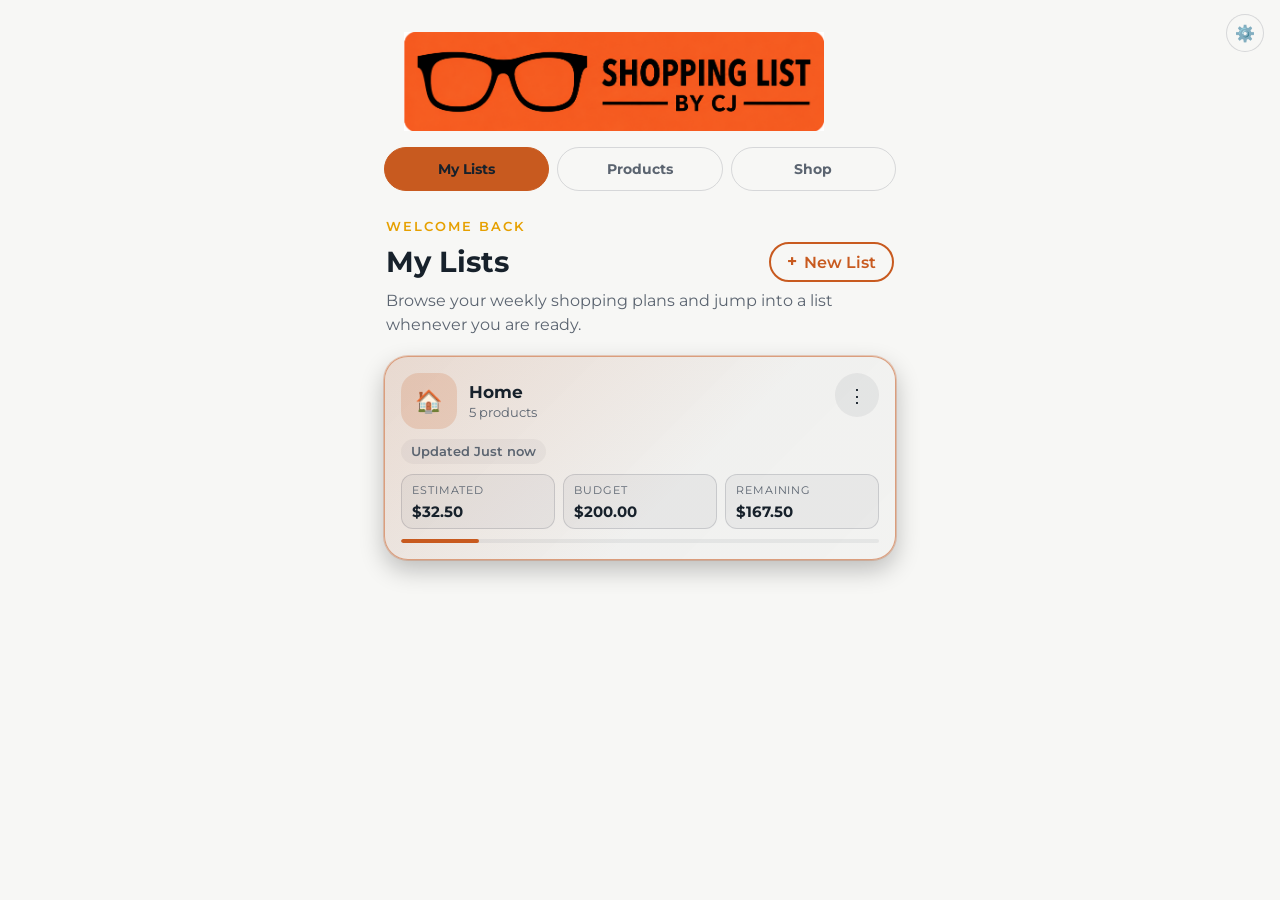
==== commit 79af2182: "maintain" ====
--- a/index.html
+++ b/index.html
@@ -273,6 +273,12 @@
       <div class="settings-section-title">ℹ About</div>
       <button type="button" id="openPrivacyPolicyBtn" class="settings-option-btn">📜 Privacy Policy</button>
       <button type="button" id="openLicencesBtn" class="settings-option-btn">📄 Licences</button>
+    </div>
+
+    <div class="settings-stack">
+      <div class="settings-section-title">Support</div>
+      <a href="https://buymeacoffee.com/shoppinglistbycj?new=1" target="_blank" rel="noopener" class="settings-option-btn">☕ Buy Me a Coffee</a>
+      <a href="mailto:support@shoppinglistbycj.app" class="settings-option-btn">✉️ Contact Support</a>
     </div>
 
     <div class="settings-stack">
--- a/css/style.css
+++ b/css/style.css
@@ -1,1724 +1,1844 @@
-@import url('https://fonts.googleapis.com/css2?family=Montserrat:wght@400;500;600;700;800&display=swap');
-
-:root{
-  --paper:var(--color-bg);
-  --paper-dim:var(--color-bg-dim);
-  --ink:var(--color-text);
-  --ink-soft:var(--color-text-muted);
-  --sage:var(--color-success);
-  --sage-dark:var(--color-success-dark);
-  --color-primary:#C85A1F;
-  --color-primary-hover:#D96A27;
-  --color-primary-active:#B24D17;
-  --color-primary-outline:rgba(200,90,31,0.30);
-  --rust:var(--color-primary);
-  --line:var(--color-border);
-  --gold:var(--color-warning);
-  --surface:var(--color-surface);
-  --surface-2:var(--color-surface-2);
-  --shadow:0 8px 20px rgba(0,0,0,0.22);
-  --shadow-strong:0 12px 28px rgba(0,0,0,0.28);
-  --radius-sm:10px;
-  --radius-md:14px;
-  --radius-lg:20px;
-  --radius-pill:999px;
-  --transition-fast:100ms ease;
-  --transition-hover:150ms ease;
-  --transition-card:180ms ease;
-  --transition-dialog:200ms ease;
-  --bottom-nav-height:84px;
-  --bottom-nav-offset:calc(var(--bottom-nav-height) + 24px);
-  --header-row-height:56px;
-  --tabs-row-height:52px;
-}
-
-*{box-sizing:border-box; -webkit-tap-highlight-color:transparent;}
-html,body{margin:0;padding:0;}
-html, body {
-  min-height:100%;
-}
-body{
-  background:var(--color-bg);
-  color:var(--color-text);
-  font-family:'Montserrat', sans-serif;
-  min-height:100vh;
-  min-height:100svh;
-  display:flex;
-  justify-content:center;
-}
-
-button,
-input,
-select,
-textarea{
-  font-family:inherit;
-}
-
-html{
-  font-size:clamp(14px, 3.6vw, 17px);
-}
-
-.app{
-  width:100%;
-  max-width:clamp(320px, 92vw, 560px);
-  min-height:100vh;
-  min-height:100svh;
-  background:var(--paper);
-  position:relative;
-  display:flex;
-  flex-direction:column;
-  overflow:visible;
-  padding:clamp(18px, 5vw, 32px) clamp(14px, 4.5vw, 24px) clamp(28px, 6vw, 44px);
-  padding-top:calc(clamp(18px, 5vw, 32px) + env(safe-area-inset-top));
-  padding-bottom:calc(clamp(28px, 6vw, 44px) + env(safe-area-inset-bottom));
-  padding-left:calc(clamp(14px, 4.5vw, 24px) + env(safe-area-inset-left));
-  padding-right:calc(clamp(14px, 4.5vw, 24px) + env(safe-area-inset-right));
-}
-
-/* Update Banner */
-.update-banner {
-  position: fixed;
-  top: 16px;
-  left: 50%;
-  transform: translateX(-50%);
-  width: calc(100% - 32px);
-  max-width: 528px;
-  background: var(--ink);
-  color: var(--paper);
-  padding: 12px 16px;
-  border-radius: 12px;
-  display: flex;
-  align-items: center;
-  justify-content: space-between;
-  box-shadow: 0 4px 16px rgba(0, 0, 0, 0.2);
-  z-index: 1000;
-  font-size: 0.875rem;
-  font-weight: 500;
-}
-
-.update-banner-actions {
-  display: flex;
-  align-items: center;
-  gap: 8px;
-  flex-shrink: 0;
-}
-
-.update-banner button {
-  background: var(--sage);
-  color: var(--color-text);
-  border: none;
-  padding: 6px 14px;
-  border-radius: 8px;
-  font-weight: 700;
-  font-size: 0.8125rem;
-  cursor: pointer;
-}
-
-.update-banner button.update-banner-secondary {
-  background: transparent;
-  color: var(--paper);
-  border: 1px solid rgba(255, 255, 255, 0.4);
-  font-weight: 600;
-}
-
-header{
-  display:flex;
-  align-items:center;
-  justify-content:center;
-  flex-direction:column;
-  gap:6px;
-  margin-bottom:10px;
-}
-
-.branding-header{
-  display:flex;
-  justify-content:center;
-  align-items:center;
-  min-height:var(--header-row-height);
-  padding-right:52px;
-  margin-bottom:8px;
-  position:sticky;
-  top:env(safe-area-inset-top);
-  z-index:22;
-  background:var(--paper);
-}
-
-.brand-image{
-  width:100%;
-  max-width:420px;
-  height:auto;
-  display:block;
-}
-
-.brand-logo-btn{
-  display:block;
-  width:100%;
-  max-width:420px;
-  padding:0;
-  border:none;
-  background:none;
-  cursor:pointer;
-  border-radius:12px;
-  transition:opacity 0.15s ease;
-}
-
-.brand-logo-btn:hover{
-  opacity:0.9;
-}
-
-.brand-logo-btn:active{
-  opacity:0.8;
-}
-
-.brand-logo-btn:focus-visible{
-  outline:2px solid var(--color-primary);
-  outline-offset:3px;
-}
-
-.home-hero{
-  padding:8px 2px 20px;
-}
-
-.home-hero__eyebrow{
-  font-size:0.74rem;
-  text-transform:uppercase;
-  letter-spacing:0.16em;
-  color:var(--gold);
-  margin-bottom:8px;
-  font-weight:600;
-}
-
-.home-hero__heading-row{
-  display:flex;
-  align-items:center;
-  justify-content:space-between;
-  gap:8px;
-  flex-wrap:wrap;
-  margin-bottom:6px;
-}
-
-.home-hero__title{
-  font-size:1.72rem;
-  font-weight:700;
-  color:var(--color-text);
-  margin-bottom:0;
-  flex:1 1 220px;
-}
-
-.new-list-header-btn,
-.header-action-btn{
-  display:inline-flex;
-  align-items:center;
-  justify-content:center;
-  gap:7px;
-  height:40px;
-  padding:0 16px;
-  border:2px solid var(--color-primary);
-  border-radius:var(--radius-pill);
-  background:transparent;
-  color:var(--color-primary);
-  font-size:0.95rem;
-  font-weight:600;
-  cursor:pointer;
-  transition:background-color var(--transition-hover), color var(--transition-hover), border-color var(--transition-hover), transform var(--transition-fast);
-  flex-shrink:0;
-  margin-left:-8px;
-}
-
-.header-action-btn{
-  margin-left:0;
-}
-
-.new-list-header-btn:hover,
-.new-list-header-btn:focus-visible{
-  background:var(--color-primary-hover);
-  color:var(--color-text);
-  border-color:var(--color-primary-hover);
-}
-
-.new-list-header-btn:active{
-  background:var(--color-primary-active);
-  transform:scale(0.98);
-}
-
-.new-list-header-btn__icon{
-  font-size:1rem;
-  line-height:1;
-  font-weight:700;
-}
-
-.new-list-header-btn__text{
-  line-height:1;
-}
-
-.home-hero__copy{
-  font-size:0.95rem;
-  color:var(--ink-soft);
-  line-height:1.5;
-}
-
-.lists-wrap{
-  display:grid;
-  gap:14px;
-  padding-bottom:92px;
-}
-
-.list-card{
-  width:100%;
-  text-align:left;
-  border:none;
-  color:inherit;
-  cursor:pointer;
-  padding:16px;
-  border-radius:24px;
-  background:linear-gradient(135deg, var(--color-surface-subtle), var(--color-surface-subtlest));
-  border:1px solid var(--line);
-  box-shadow:var(--shadow);
-  display:flex;
-  flex-direction:column;
-  gap:8px;
-  position:relative;
-  overflow:hidden;
-  transition:transform var(--transition-card), box-shadow var(--transition-card), border-color var(--transition-card), background-color var(--transition-card);
-}
-
-.list-card::before{
-  content:"";
-  position:absolute;
-  inset:0;
-  background:linear-gradient(135deg, var(--color-primary-glow), transparent 60%);
-  pointer-events:none;
-}
-
-.list-card:hover{
-  transform:translateY(-3px);
-  box-shadow:var(--shadow-strong);
-  border-color:var(--color-primary-outline);
-}
-
-.list-card:active{
-  transform:scale(0.99);
-}
-
-.list-card.is-active{
-  border-color:rgba(200,90,31,0.55);
-  box-shadow:0 0 0 1px var(--color-primary-outline), 0 10px 24px rgba(0,0,0,0.24);
-}
-
-.list-card.is-pinned .list-card__pin{
-  color:var(--gold);
-}
-
-.list-card__top{
-  display:flex;
-  align-items:flex-start;
-  justify-content:space-between;
-  gap:10px;
-  position:relative;
-  z-index:1;
-}
-
-.list-card__identity{
-  display:flex;
-  align-items:center;
-  gap:12px;
-  min-width:0;
-}
-
-.list-card__icon{
-  width:56px;
-  height:56px;
-  border-radius:18px;
-  background:var(--color-primary-soft);
-  display:grid;
-  place-items:center;
-  font-size:1.3rem;
-  flex-shrink:0;
-}
-
-.list-card__icon--orange{
-  background:var(--color-primary-soft-strong);
-  color:var(--color-primary);
-}
-
-.list-card__icon--gold{
-  background:rgba(255,179,0,0.18);
-  color:var(--gold);
-}
-
-.list-card__icon--sage{
-  background:rgba(76,175,80,0.18);
-  color:var(--sage);
-}
-
-.list-card__title{
-  font-size:1rem;
-  font-weight:700;
-  color:var(--color-text);
-  margin:0 0 2px;
-}
-
-.list-card__subtext{
-  font-size:0.78rem;
-  color:var(--ink-soft);
-  margin:0;
-}
-
-.list-card__controls{
-  display:flex;
-  align-items:center;
-  gap:8px;
-  flex-shrink:0;
-}
-
-.list-card__pin{
-  width:28px;
-  height:28px;
-  display:grid;
-  place-items:center;
-  color:var(--color-primary);
-  font-size:1rem;
-  flex-shrink:0;
-}
-
-.list-card__pin--muted{
-  opacity:0.3;
-}
-
-.list-card__menu-button{
-  width:44px;
-  height:44px;
-  border:none;
-  border-radius:999px;
-  background:var(--color-surface-highlight);
-  color:var(--color-text);
-  font-size:1.05rem;
-  cursor:pointer;
-  display:grid;
-  place-items:center;
-  transition:background-color var(--transition-hover), transform var(--transition-fast), color var(--transition-hover);
-}
-
-.list-card__menu-button:hover,
-.list-card__menu-button:focus-visible{
-  background:var(--color-surface-highlight-hover);
-}
-
-.list-card__menu-button:active{
-  transform:scale(0.96);
-}
-
-.list-card__menu{
-  position:absolute;
-  top:12px;
-  right:12px;
-  display:flex;
-  flex-direction:column;
-  gap:4px;
-  min-width:148px;
-  padding:8px;
-  border-radius:14px;
-  background:rgba(20,20,20,0.96);
-  border:1px solid rgba(255,255,255,0.12);
-  box-shadow:0 10px 24px rgba(0,0,0,0.28);
-  z-index:3;
-}
-
-.list-card__menu-item{
-  border:none;
-  background:transparent;
-  color:var(--color-text);
-  text-align:left;
-  padding:8px 10px;
-  border-radius:10px;
-  font-size:0.9rem;
-  cursor:pointer;
-}
-
-.list-card__menu-item:hover{
-  background:var(--color-surface-highlight-hover);
-}
-
-.list-card__menu-item--danger{
-  color:#ff8a80;
-}
-
-.list-card__delete-dialog{
-  position:fixed;
-  inset:0;
-  background:rgba(0,0,0,0.44);
-  display:grid;
-  place-items:center;
-  z-index:20;
-  padding:20px;
-}
-
-.list-card__delete-card{
-  width:min(100%, 320px);
-  background:var(--paper);
-  border:1px solid var(--line);
-  border-radius:18px;
-  padding:18px;
-  box-shadow:0 16px 36px rgba(0,0,0,0.26);
-}
-
-.list-card__delete-title{
-  font-size:1rem;
-  font-weight:700;
-  color:var(--ink);
-  margin-bottom:8px;
-}
-
-.list-card__delete-copy{
-  font-size:0.86rem;
-  color:var(--ink-soft);
-  line-height:1.5;
-  margin-bottom:14px;
-}
-
-.list-card__delete-actions{
-  display:flex;
-  gap:8px;
-  justify-content:flex-end;
-}
-
-.list-rename-error{
-  margin:0 0 10px;
-  font-size:0.8125rem;
-  color:var(--color-danger-strong);
-  line-height:1.4;
-}
-
-.list-card__body{
-  display:flex;
-  flex-direction:column;
-  gap:8px;
-  position:relative;
-  z-index:1;
-}
-
-.list-card__meta-row{
-  display:flex;
-  align-items:center;
-  justify-content:space-between;
-  gap:8px;
-  flex-wrap:wrap;
-  margin-top:2px;
-}
-
-.list-card__pill{
-  background:var(--color-surface-subtle);
-  color:var(--ink-soft);
-  padding:5px 10px;
-  border-radius:999px;
-  font-size:0.74rem;
-  font-weight:600;
-}
-
-.list-card__pill--muted{
-  background:var(--color-surface-subtlest);
-}
-
-.list-card__stats{
-  display:grid;
-  grid-template-columns:repeat(3, minmax(0, 1fr));
-  gap:8px;
-  margin-top:2px;
-}
-
-.list-card__stat{
-  background:var(--color-surface-subtle);
-  border:1px solid var(--color-border);
-  border-radius:12px;
-  padding:8px 10px 7px;
-}
-
-.list-card__stat-label{
-  display:block;
-  font-size:0.67rem;
-  text-transform:uppercase;
-  letter-spacing:0.08em;
-  color:var(--ink-soft);
-  margin-bottom:4px;
-}
-
-.list-card__stat strong{
-  font-size:0.9rem;
-  color:var(--color-text);
-}
-
-.list-card__progress{
-  margin-top:2px;
-}
-
-.list-card__progress-track{
-  height:4px;
-  border-radius:999px;
-  background:var(--color-surface-highlight);
-  overflow:hidden;
-}
-
-.list-card__progress-fill{
-  display:block;
-  height:100%;
-  width:0;
-  border-radius:inherit;
-  background:var(--color-primary);
-  transition:width 250ms ease, background 250ms ease;
-}
-
-.list-card__progress-fill.is-over-budget{
-  background:var(--color-danger-strong);
-}
-
-.fab{
-  position:fixed;
-  right:clamp(16px, 5vw, 24px);
-  bottom:clamp(88px, 12vw, 116px);
-  width:58px;
-  height:58px;
-  border:none;
-  border-radius:50%;
-  background:var(--color-primary);
-  color:var(--color-text);
-  font-size:1.4rem;
-  box-shadow:0 8px 16px var(--color-primary-soft-strong);
-}
-
-.bottom-nav{
-  position:fixed;
-  left:50%;
-  transform:translateX(-50%);
-  bottom:clamp(12px, 3vw, 20px);
-  width:calc(100% - 32px);
-  max-width:520px;
-  display:flex;
-  gap:8px;
-  padding:8px;
-  border-radius:999px;
-  background:var(--surface);
-  border:1px solid var(--line);
-  box-shadow:var(--shadow);
-  z-index:20;
-}
-
-.bottom-nav__item{
-  flex:1 1 0;
-  border:none;
-  border-radius:999px;
-  padding:10px 12px;
-  background:var(--surface);
-  color:var(--ink-soft);
-  font-weight:600;
-  font-size:0.9rem;
-  min-width:0;
-  transition:background-color var(--transition-hover), color var(--transition-hover), transform var(--transition-fast);
-}
-
-.bottom-nav__item.active{
-  background:var(--color-primary-soft-strong);
-  color:var(--color-text);
-  box-shadow:inset 0 0 0 1px var(--color-surface-highlight);
-}
-
-.bottom-nav__item:hover,
-.bottom-nav__item:focus-visible{
-  background:var(--color-surface-highlight);
-  color:var(--ink);
-}
-
-.bottom-nav__item:active{
-  transform:scale(0.98);
-}
-
-.update-btn-wrap {
-  display: flex;
-  justify-content: center;
-  width: 100%;
-  margin-bottom: 2px;
-}
-
-.check-update-btn{
-  font-size:0.6875rem;
-  font-weight:700;
-  letter-spacing:.03em;
-  color:var(--ink-soft);
-  background:var(--paper-dim);
-  border:1px solid var(--line);
-  border-radius:var(--radius-pill);
-  padding:5px 12px;
-  cursor:pointer;
-  transition:all var(--transition-hover);
-}
-.check-update-btn:active{
-  background:var(--line);
-}
-
-.tagline{
-  font-size:0.8125rem;
-  color:var(--ink-soft);
-  margin:4px 0 20px;
-  font-style:italic;
-  text-align: center;
-}
-
-.tabs{
-  display:flex;
-  align-items:center;
-  gap:8px;
-  margin:4px 0 16px;
-  min-height:var(--tabs-row-height);
-  position:sticky;
-  top:calc(env(safe-area-inset-top) + var(--header-row-height));
-  z-index:21;
-  background:var(--paper);
-}
-.tab-btn{
-  flex:1;
-  min-height:44px;
-  padding:10px 0;
-  border:1px solid var(--line);
-  background:transparent;
-  border-radius:var(--radius-pill);
-  font-weight:700;
-  font-size:0.8125rem;
-  color:var(--ink-soft);
-  cursor:pointer;
-  transition:all var(--transition-hover);
-}
-.tab-btn.active{
-  background:var(--color-primary);
-  color:var(--color-text);
-  border-color:var(--color-primary);
-}
-
-.settings-gear-btn{
-  position:fixed;
-  top:max(14px, env(safe-area-inset-top));
-  right:max(16px, env(safe-area-inset-right));
-  width:38px;
-  height:38px;
-  border:1px solid var(--line);
-  border-radius:50%;
-  background:var(--paper);
-  color:var(--ink);
-  display:grid;
-  place-items:center;
-  font-size:0.95rem;
-  cursor:pointer;
-  box-shadow:none;
-  z-index:25;
-}
-
-/* ---- Main list view ---- */
-.add-row{
-  display:flex;
-  gap:8px;
-  margin-bottom:8px;
-}
-#itemInput{
-  flex:1;
-  padding:12px 14px;
-  border:1px solid var(--line);
-  border-radius:10px;
-  font-size:0.9375rem;
-  background:var(--color-text);
-  color:var(--ink);
-}
-#itemInput:focus{outline:none; border-color:var(--sage);}
-
-#aisleSelect{
-  padding:12px 14px;
-  border:1px solid var(--line);
-  border-radius:10px;
-  font-size:0.9375rem;
-  background:var(--color-text);
-  color:var(--ink);
-  width:100%;
-}
-.checkbox svg{
-  color:var(--color-text);
-}
-
-.hint{
-  font-size:0.75rem;
-  color:var(--ink-soft);
-  margin:0 0 14px;
-}
-
-.aisle-group{
-  margin-bottom:20px;
-}
-.aisle-heading{
-  font-weight:600;
-  font-size:1rem;
-  color:var(--sage-dark);
-  margin:0 0 6px;
-  padding-bottom:6px;
-  border-bottom:2px solid var(--sage);
-  display:flex;
-  align-items:center;
-  gap:8px;
-}
-
-.catalog-item{
-  display:flex;
-  flex-direction:column;
-  gap:6px;
-  padding:11px 2px;
-  border-bottom:1px dashed var(--line);
-}
-
-.catalog-top-row{
-  display:flex;
-  align-items:flex-start;
-  justify-content:space-between;
-  gap:8px;
-  width:100%;
-}
-
-.catalog-left{
-  display:flex;
-  align-items:flex-start;
-  gap:12px;
-  flex:1;
-  min-width:0;
-  cursor:pointer;
-}
-
-.catalog-name-wrap{
-  min-width:0;
-  flex:1 1 auto;
-}
-.checkbox{
-  width:1.5rem;
-  height:1.5rem;
-  min-width:1.5rem;
-  border-radius:7px;
-  border:2px solid var(--sage);
-  display:flex;
-  align-items:center;
-  justify-content:center;
-  transition:all .15s ease;
-}
-.checkbox svg{
-  width:14px;
-  height:14px;
-  opacity:0;
-  transition:opacity .1s ease;
-}
-.catalog-item.selected .checkbox{background:var(--sage);}
-.catalog-item.selected .checkbox svg{opacity:1;}
-.catalog-item .name{
-  font-size:0.9375rem;
-  display:block;
-  overflow-wrap:anywhere;
-  line-height:1.35;
-}
-.catalog-item.selected .name{color:var(--sage-dark);}
-.aisle-tag{
-  font-size:0.625rem;
-  text-transform:uppercase;
-  letter-spacing:.06em;
-  color:var(--sage-dark);
-  background:rgba(110,135,99,0.12);
-  padding:3px 8px;
-  border-radius:999px;
-  margin-left:8px;
-}
-.qty{
-  font-size:0.75rem;
-  color:var(--ink-soft);
-  margin-left:6px;
-  font-weight:700;
-}
-
-.action-btns{
-  display:flex;
-  align-items:center;
-  gap:2px;
-  flex-shrink:0;
-}
-
-.catalog-bottom-row{
-  display:flex;
-  align-items:center;
-  justify-content:space-between;
-  gap:10px;
-  width:100%;
-  min-height:28px;
-}
-
-.item-meta--top{
-  margin-top:4px;
-}
-
-.item-meta--bottom{
-  margin-top:0;
-  min-width:0;
-}
-
-.product-qty-controls{
-  display:inline-flex;
-  align-items:center;
-  gap:6px;
-  margin-left:auto;
-  flex-shrink:0;
-}
-
-.product-qty-btn{
-  padding:2px 8px;
-  font-size:0.75rem;
-}
-
-.product-qty-value{
-  font-weight:700;
-  font-size:0.875rem;
-  min-width:1.2em;
-  text-align:center;
-}
-.pin-btn{
-  background:none;
-  border:none;
-  font-size:0.9rem;
-  cursor:pointer;
-  padding:4px 6px;
-  opacity:.8;
-}
-.edit-btn{
-  background:none;
-  border:none;
-  color:var(--ink-soft);
-  font-size:0.9375rem;
-  cursor:pointer;
-  padding:4px 6px;
-  opacity:.6;
-}
-.remove-btn{
-  background:none;
-  border:none;
-  color:var(--color-primary);
-  font-size:1rem;
-  cursor:pointer;
-  padding:4px 6px;
-  opacity:.55;
-}
-
-.empty-state{
-  display:flex;
-  flex-direction:column;
-  align-items:center;
-  justify-content:center;
-  text-align:center;
-  padding:24px 16px 12px;
-  color:var(--ink-soft);
-  min-height:180px;
-}
-.empty-state .big{
-  font-size:1.25rem;
-  color:var(--ink);
-  margin-bottom:6px;
-}
-.empty-state > div:last-child{
-  max-width:260px;
-  line-height:1.5;
-}
-
-/* Cost Counter & List Actions Box */
-.list-summary-footer {
-  display: flex;
-  justify-content: space-between;
-  align-items: center;
-  padding: 12px 16px;
-  background: var(--paper-dim);
-  border-radius: 12px;
-  margin-bottom: 10px;
-  border: 1px solid var(--line);
-}
-.cost-counter-label {
-  font-size: 0.8125rem;
-  font-weight: 700;
-  text-transform: uppercase;
-  letter-spacing: .04em;
-  color: var(--ink-soft);
-}
-.cost-counter-amount {
-  font-size: 1.25rem;
-  font-weight: 700;
-  color: var(--sage-dark);
-}
-
-.pill-action-btn{
-  display:inline-flex;
-  align-items:center;
-  justify-content:center;
-  min-height:44px;
-  padding:0 14px;
-  background:transparent;
-  border:2px solid var(--color-primary);
-  color:var(--color-primary);
-  border-radius:999px;
-  font-weight:600;
-  font-size:0.9rem;
-  cursor:pointer;
-  margin:0;
-  flex:1 1 0;
-  white-space:nowrap;
-  transition:background-color var(--transition-hover), color var(--transition-hover), border-color var(--transition-hover), transform var(--transition-fast);
-}
-.pill-action-btn:active {
-  background:rgba(200,90,31,0.08);
-  transform:scale(0.98);
-}
-
-.product-actions-row{
-  display:grid;
-  grid-template-columns:repeat(auto-fit, minmax(140px, 1fr));
-  gap:8px;
-  margin:10px 0 12px;
-}
-
-.product-actions-row .pill-action-btn{
-  width:100%;
-  white-space:normal;
-  text-align:center;
-}
-
-.settings-stack{
-  display:flex;
-  flex-direction:column;
-  gap:8px;
-  margin-bottom:16px;
-}
-
-.settings-option-btn{
-  display:flex;
-  align-items:center;
-  justify-content:flex-start;
-  min-height:44px;
-  padding:0 14px;
-  border:1px solid var(--line);
-  border-radius:999px;
-  background:var(--paper-dim);
-  color:var(--ink);
-  font-weight:600;
-  font-size:0.9rem;
-  cursor:pointer;
-}
-
-.settings-option-btn--placeholder{
-  color:var(--ink-soft);
-}
-
-.settings-option-btn--danger{
-  border-color:var(--color-danger-strong);
-  color:var(--color-danger-strong);
-  background:rgba(200,90,31,0.06);
-}
-
-.settings-section-title{
-  font-size:0.82rem;
-  font-weight:700;
-  letter-spacing:0.04em;
-  text-transform:uppercase;
-  color:var(--ink-soft);
-  margin:6px 0 2px;
-}
-
-.settings-section-title--danger{
-  color:var(--color-danger-strong);
-}
-
-.appearance-theme-grid{
-  display:grid;
-  grid-template-columns:repeat(3, minmax(0, 1fr));
-  gap:8px;
-}
-
-.appearance-theme-btn{
-  min-height:42px;
-  padding:0 10px;
-  border:1px solid var(--line);
-  border-radius:999px;
-  background:var(--paper-dim);
-  color:var(--ink);
-  font-size:0.8125rem;
-  font-weight:700;
-  cursor:pointer;
-  transition:background-color var(--transition-hover), color var(--transition-hover), border-color var(--transition-hover), transform var(--transition-fast);
-}
-
-.appearance-theme-btn:hover,
-.appearance-theme-btn:focus-visible{
-  border-color:var(--color-border-strong);
-  background:var(--color-surface-highlight);
-}
-
-.appearance-theme-btn:active{
-  transform:scale(0.98);
-}
-
-.appearance-theme-btn.is-active{
-  background:var(--color-primary);
-  border-color:var(--color-primary);
-  color:var(--color-text-inverse);
-}
-
-.appearance-theme-btn.is-active:hover,
-.appearance-theme-btn.is-active:focus-visible{
-  background:var(--color-primary-hover);
-  border-color:var(--color-primary-hover);
-}
-
-.status-icons-list{
-  margin:0;
-  padding:0;
-  list-style:none;
-  display:grid;
-  gap:8px;
-}
-
-.status-icons-item{
-  display:flex;
-  align-items:flex-start;
-  gap:10px;
-  border:1px solid var(--line);
-  border-radius:12px;
-  background:var(--paper-dim);
-  padding:10px 12px;
-}
-
-.status-icons-icon{
-  width:1.5rem;
-  min-width:1.5rem;
-  text-align:center;
-  font-size:1rem;
-  line-height:1.4;
-}
-
-.status-icons-copy{
-  min-width:0;
-}
-
-.status-icons-name{
-  font-size:0.875rem;
-  font-weight:700;
-  color:var(--ink);
-  margin-bottom:2px;
-}
-
-.status-icons-copy p{
-  margin:0;
-  font-size:0.8125rem;
-  color:var(--ink-soft);
-  line-height:1.4;
-}
-
-.settings-footer{
-  margin-top:20px;
-  padding-top:16px;
-  border-top:1px solid var(--line);
-  text-align:center;
-}
-
-.settings-footer__title{
-  font-weight:700;
-  color:var(--ink);
-  margin-bottom:4px;
-}
-
-.settings-footer__meta{
-  font-size:0.85rem;
-  color:var(--ink-soft);
-  margin-bottom:2px;
-}
-
-.products-view{
-  display:flex;
-  flex-direction:column;
-  flex:0 0 auto;
-  min-height:auto;
-  overflow:visible;
-}
-
-.main-view__sticky-header{
-  flex-shrink:0;
-  position:sticky;
-  top:calc(env(safe-area-inset-top) + var(--header-row-height) + var(--tabs-row-height));
-  z-index:4;
-  background:var(--paper);
-  padding-top:2px;
-}
-
-.products-filter-bar{
-  display:flex;
-  gap:8px;
-  margin:4px 0 10px;
-}
-
-.products-filter-btn{
-  flex:1;
-  border:1px solid var(--line);
-  border-radius:999px;
-  background:var(--paper-dim);
-  color:var(--ink-soft);
-  font-size:0.82rem;
-  font-weight:700;
-  padding:8px 10px;
-}
-
-.products-filter-btn.active{
-  background:var(--color-primary);
-  color:var(--color-text);
-  border-color:var(--color-primary);
-}
-
-.products-search-wrap{
-  margin:4px 0 12px;
-}
-
-.products-search{
-  position:relative;
-  display:flex;
-  align-items:center;
-}
-
-.products-search__input{
-  width:100%;
-  padding:11px 40px 11px 12px;
-  border:1px solid var(--line);
-  border-radius:999px;
-  background:var(--paper-dim);
-  color:var(--ink);
-  font-size:0.9rem;
-}
-
-.products-search__input::placeholder{
-  color:var(--ink-soft);
-}
-
-.products-search__clear{
-  position:absolute;
-  right:8px;
-  top:50%;
-  transform:translateY(-50%);
-  width:28px;
-  height:28px;
-  border:none;
-  border-radius:50%;
-  background:transparent;
-  color:var(--ink-soft);
-  font-size:1rem;
-  cursor:pointer;
-}
-
-.products-search__clear:hover,
-.products-search__clear:focus-visible{
-  background:var(--color-surface-highlight);
-  color:var(--ink);
-}
-
-.products-section-heading{
-  margin:12px 0 8px;
-  font-size:0.72rem;
-  font-weight:700;
-  letter-spacing:0.08em;
-  text-transform:uppercase;
-  color:var(--color-primary);
-}
-
-.favourite-toggle{
-  width:36px;
-  height:36px;
-  border:none;
-  background:none;
-  color:var(--color-text-muted);
-  font-size:1.05rem;
-  line-height:1;
-  padding:0;
-  display:grid;
-  place-items:center;
-  flex-shrink:0;
-}
-
-.favourite-toggle.is-favourite{
-  color:var(--color-primary);
-}
-
-.products-scroll-area{
-  flex:0 0 auto;
-  min-height:auto;
-  overflow:visible;
-  padding-bottom:8px;
-}
-
-.compact-go-shop-btn{
-  display:inline-flex;
-  align-items:center;
-  justify-content:center;
-  height:36px;
-  padding:0 12px;
-  border:none;
-  border-radius:999px;
-  background:var(--color-primary);
-  color:var(--color-text);
-  font-weight:700;
-  font-size:0.82rem;
-  cursor:pointer;
-  flex-shrink:0;
-  white-space:nowrap;
-  box-shadow:0 6px 12px var(--color-primary-glow);
-  transition:background-color var(--transition-hover), transform var(--transition-fast), box-shadow var(--transition-hover);
-}
-.compact-go-shop-btn:hover,
-.compact-go-shop-btn:focus-visible{
-  background:var(--color-primary-hover);
-}
-.compact-go-shop-btn:active{
-  background:var(--color-primary-active);
-  transform:scale(0.98);
-}
-.compact-go-shop-btn:disabled{
-  background:var(--line);
-  color:var(--ink-soft);
-  box-shadow:none;
-  cursor:not-allowed;
-}
-
-/* ---- Shop View Store Filter ---- */
-.store-filter-bar{
-  display:flex;
-  gap:6px;
-  margin-bottom:16px;
-}
-.filter-btn{
-  flex:1;
-  padding:8px 4px;
-  border:1px solid var(--line);
-  background:var(--paper-dim);
-  border-radius:var(--radius-pill);
-  font-weight:700;
-  font-size:0.75rem;
-  color:var(--ink-soft);
-  cursor:pointer;
-  transition:all var(--transition-hover);
-}
-.filter-btn:hover,
-.filter-btn:focus-visible{
-  border-color:var(--color-border-strong);
-  color:var(--ink);
-}
-.filter-btn.active{
-  background:var(--color-text) !important;
-  color:var(--color-bg) !important;
-  border-color:var(--color-text) !important;
-  font-weight:700;
-}
-.filter-btn.active:hover,
-.filter-btn.active:focus-visible{
-  background:var(--color-text) !important;
-  color:var(--color-bg) !important;
-  border-color:var(--color-text) !important;
-}
-
-/* ---- Shop view ---- */
-.progress-wrap{
-  margin-bottom:22px;
-}
-.progress-label{
-  display:flex;
-  justify-content:space-between;
-  font-size:0.75rem;
-  color:var(--ink-soft);
-  margin-bottom:6px;
-  font-weight:700;
-  letter-spacing:.04em;
-  text-transform:uppercase;
-}
-.progress-track{
-  height:4px;
-  background:var(--paper-dim);
-  border-radius:99px;
-  overflow:hidden;
-  border:1px solid var(--line);
-}
-.progress-fill{
-  height:100%;
-  background:var(--sage);
-  border-radius:99px;
-  transition:width 250ms ease;
-  width:0%;
-}
-
-.shop-item{
-  display:flex;
-  align-items:center;
-  gap:12px;
-  padding:12px 4px;
-  border-bottom:1px dashed var(--line);
-  cursor:pointer;
-  user-select:none;
-}
-.shop-item.checked .checkbox{background:var(--sage);}
-.shop-item.checked .checkbox svg{opacity:1;}
-.shop-item.checked .name{
-  color:var(--ink-soft);
-  text-decoration:line-through;
-  text-decoration-color:var(--color-primary);
-}
-.shop-item .name{font-size:0.9688rem; transition:color .15s ease;}
-
-.footer-actions{
-  display:flex;
-  gap:10px;
-  margin-top:28px;
-  padding-bottom:8px;
-}
-.ghost-btn{
-  flex:1;
-  padding:13px;
-  border:1px solid var(--line);
-  background:transparent;
-  border-radius:var(--radius-md);
-  font-weight:700;
-  font-size:0.8125rem;
-  color:var(--ink-soft);
-  cursor:pointer;
-  transition:background-color var(--transition-hover), color var(--transition-hover), border-color var(--transition-hover), transform var(--transition-fast);
-}
-
-.ghost-btn:hover,
-.ghost-btn:focus-visible{
-  background:var(--color-surface-highlight);
-  color:var(--ink);
-  border-color:var(--color-border-strong);
-}
-
-.ghost-btn:active{
-  transform:scale(0.98);
-}
-
-.done-banner{
-  text-align:center;
-  padding:26px 16px;
-  background:rgba(110,135,99,0.12);
-  border-radius:14px;
-  margin-bottom:20px;
-}
-.done-banner .big{
-  font-size:1.25rem;
-  color:var(--sage-dark);
-}
-
-.hidden{display:none !important;}
-
-.list-nav-header{
-  display:flex;
-  align-items:center;
-  gap:8px;
-  margin-bottom:8px;
-  flex-wrap:wrap;
-}
-
-.list-nav-header .active-list-header-name{
-  margin-right:auto;
-}
-.list-nav-header__title-row{
-  display:flex;
-  align-items:center;
-  justify-content:space-between;
-  gap:8px;
-  margin-bottom:8px;
-  flex-wrap:wrap;
-}
-.list-nav-header__title-row .compact-go-shop-btn{
-  margin-left:auto;
-}
-.back-link-btn{
-  border:none;
-  background:transparent;
-  color:var(--ink);
-  font-weight:700;
-  font-size:0.875rem;
-  padding:0;
-  cursor:pointer;
-}
-.active-list-header-name{
-  font-size:1.1rem;
-  font-weight:700;
-  color:var(--color-text);
-  text-align:left;
-  flex:1 1 180px;
-}
-
-.form-field{
-  margin-bottom:16px;
-}
-.form-field label{
-  display:block;
-  font-size:0.75rem;
-  font-weight:700;
-  text-transform:uppercase;
-  letter-spacing:.05em;
-  color:var(--ink-soft);
-  margin-bottom:6px;
-}
-.form-field input,
-.form-field select{
-  width:100%;
-  padding:12px 14px;
-  border:1px solid var(--line);
-  border-radius:10px;
-  font-size:0.9375rem;
-  background:var(--color-text);
-  color:var(--paper);
-  caret-color:var(--paper);
-  -webkit-text-fill-color:var(--paper);
-}
-.form-field input::placeholder,
-.form-field select::placeholder{
-  color:var(--color-placeholder);
-  -webkit-text-fill-color:var(--color-placeholder);
-}
-.form-field input:focus,
-.form-field select:focus{outline:none; border-color:var(--sage);}
-.form-field select option{
-  color:var(--paper);
-  background:var(--color-text);
-}
-
-.form-row{
-  display:flex;
-  gap:12px;
-}
-
-.store-toggle{
-  display:flex;
-  gap:8px;
-}
-.store-opt{
-  flex:1;
-  padding:12px 4px;
-  border:1px solid var(--line);
-  background:var(--color-text);
-  border-radius:10px;
-  font-weight:700;
-  font-size:0.8125rem;
-  color:var(--ink-soft);
-  cursor:pointer;
-}
-.store-opt.selected[data-store="Aldi"]{ background:var(--gold); border-color:var(--gold); color:var(--color-text); }
-.store-opt.selected[data-store="Coles"]{ background:var(--color-primary); border-color:var(--color-primary); color:var(--color-text); }
-.store-opt.selected[data-store="Woolworths"]{ background:var(--sage); border-color:var(--sage); color:var(--color-text); }
-
-.item-meta{
-  display:flex;
-  align-items:center;
-  gap:6px;
-  margin-top:3px;
-  flex-wrap:wrap;
-}
-.store-badge{
-  display:inline-flex;
-  align-items:center;
-  justify-content:center;
-  width:20px;
-  height:20px;
-  border-radius:50%;
-  font-size:0.625rem;
-  font-weight:700;
-  color:var(--color-text);
-  flex-shrink:0;
-}
-.store-badge[data-store="Aldi"]{ background:var(--gold); }
-.store-badge[data-store="Coles"]{ background:var(--color-primary); }
-.store-badge[data-store="Woolworths"]{ background:var(--sage); }
-.price-tag{
-  font-size:0.75rem;
-  color:var(--ink-soft);
-  font-weight:700;
-}
-
-/* Custom Branded Modal Styles */
-.modal-overlay {
-  position: fixed;
-  top: 0; left: 0; width: 100%; height: 100%;
-  background: rgba(0, 0, 0, 0.45);
-  display: flex;
-  align-items: center;
-  justify-content: center;
-  z-index: 2000;
-  padding: 20px;
-}
-
-#mainView,
-#addView,
-#shopView,
-#settingsView,
-#privacyPolicyView,
-#licencesView {
-  flex:0 0 auto;
-  min-height:auto;
-  overflow:visible;
-  padding-bottom:calc(8px + env(safe-area-inset-bottom));
-}
-
-#myListsView{
-  flex:0 0 auto;
-  min-height:auto;
-  overflow:visible;
-  padding-bottom:calc(8px + env(safe-area-inset-bottom));
-}
-
-.privacy-policy-scroll{
-  max-height:none;
-  overflow:visible;
-  padding:14px 12px;
-  border:1px solid var(--line);
-  border-radius:12px;
-  background:var(--paper-dim);
-}
-
-.privacy-policy-title{
-  margin:0 0 8px;
-  font-size:1.25rem;
-  font-weight:700;
-  color:var(--ink);
-}
-
-.privacy-policy-updated{
-  margin:0 0 16px;
-  font-size:0.8125rem;
-  color:var(--ink-soft);
-}
-
-.privacy-policy-heading{
-  margin:18px 0 8px;
-  font-size:0.9375rem;
-  font-weight:700;
-  color:var(--ink);
-}
-
-.privacy-policy-scroll p{
-  margin:0 0 10px;
-  font-size:0.875rem;
-  line-height:1.5;
-  color:var(--ink-soft);
-}
-
-.licences-scroll{
-  max-height:none;
-  overflow:visible;
-  padding:14px 12px;
-  border:1px solid var(--line);
-  border-radius:12px;
-  background:var(--paper-dim);
-}
-
-.licences-title{
-  margin:0 0 8px;
-  font-size:1.25rem;
-  font-weight:700;
-  color:var(--ink);
-}
-
-.licences-version{
-  margin:0 0 16px;
-  font-size:0.8125rem;
-  color:var(--ink-soft);
-}
-
-.licences-heading{
-  margin:18px 0 8px;
-  font-size:0.9375rem;
-  font-weight:700;
-  color:var(--ink);
-}
-
-.licences-scroll p{
-  margin:0 0 10px;
-  font-size:0.875rem;
-  line-height:1.5;
-  color:var(--ink-soft);
-}
-
-.licences-third-party-list{
-  margin:0 0 10px;
-  padding:0;
-  list-style:none;
-  display:grid;
-  gap:8px;
-}
-
-.licences-third-party-item{
-  border:1px solid var(--line);
-  border-radius:10px;
-  background:var(--surface);
-  padding:10px;
-}
-
-.licences-third-party-title{
-  font-size:0.875rem;
-  font-weight:700;
-  color:var(--ink);
-  margin-bottom:4px;
-}
-
-.licences-link{
-  color:var(--color-primary);
-  text-decoration:underline;
-  word-break:break-word;
-}
-
-.licences-link:hover,
-.licences-link:focus-visible{
-  color:var(--color-primary-hover);
-}
-.modal-card {
-  background: var(--paper);
-  border: 1px solid var(--line);
-  border-radius: var(--radius-md);
-  padding: 20px;
-  width: 100%;
-  max-width: 340px;
-  max-height: 90vh;
-  box-shadow: var(--shadow-strong);
-  display: flex;
-  flex-direction: column;
-  overflow: hidden;
-  transition:transform var(--transition-dialog), opacity var(--transition-dialog);
-}
-
-.modal-card form{
-  display:flex;
-  flex-direction:column;
-  flex:1 1 auto;
-  min-height:0;
-}
-
-.modal-title {
-  font-weight: 700;
-  font-size: 0.9375rem;
-  margin-bottom: 8px;
-  color: var(--ink);
-  flex-shrink: 0;
-}
-.modal-message {
-  font-size: 0.875rem;
-  color: var(--ink-soft);
-  margin-bottom: 20px;
-  line-height: 1.4;
-}
-.modal-scroll-area {
-  flex: 1 1 auto;
-  min-height: 0;
-  overflow-y: auto;
-  padding-right: 4px;
-  margin-bottom: 12px;
-}
-.modal-actions {
-  display: flex;
-  gap: 10px;
-  flex-shrink: 0;
-  padding-top: 4px;
-}+/*
+ * Montserrat is self-hosted from assets/fonts/ (Latin subset, weights
+ * 400/500/600/700/800) rather than loaded from fonts.googleapis.com.
+ * This keeps the app genuinely offline-first - the previous @import
+ * was a cross-origin request that the service worker's fetch handler
+ * deliberately skips (same-origin only), so it never worked offline
+ * and sent the visitor's IP to Google on every fresh load. See
+ * assets/fonts/MONTSERRAT-LICENSE.txt (SIL Open Font License 1.1).
+ */
+@font-face {
+  font-family: 'Montserrat';
+  font-style: normal;
+  font-weight: 400;
+  font-display: swap;
+  src: url('../assets/fonts/montserrat-latin-400-normal.woff2') format('woff2');
+}
+@font-face {
+  font-family: 'Montserrat';
+  font-style: normal;
+  font-weight: 500;
+  font-display: swap;
+  src: url('../assets/fonts/montserrat-latin-500-normal.woff2') format('woff2');
+}
+@font-face {
+  font-family: 'Montserrat';
+  font-style: normal;
+  font-weight: 600;
+  font-display: swap;
+  src: url('../assets/fonts/montserrat-latin-600-normal.woff2') format('woff2');
+}
+@font-face {
+  font-family: 'Montserrat';
+  font-style: normal;
+  font-weight: 700;
+  font-display: swap;
+  src: url('../assets/fonts/montserrat-latin-700-normal.woff2') format('woff2');
+}
+@font-face {
+  font-family: 'Montserrat';
+  font-style: normal;
+  font-weight: 800;
+  font-display: swap;
+  src: url('../assets/fonts/montserrat-latin-800-normal.woff2') format('woff2');
+}
+
+:root{
+  --paper:var(--color-bg);
+  --paper-dim:var(--color-bg-dim);
+  --ink:var(--color-text);
+  --ink-soft:var(--color-text-muted);
+  --sage:var(--color-success);
+  --sage-dark:var(--color-success-dark);
+  --color-primary:#C85A1F;
+  --color-primary-hover:#D96A27;
+  --color-primary-active:#B24D17;
+  --color-primary-outline:rgba(200,90,31,0.30);
+  --rust:var(--color-primary);
+  --line:var(--color-border);
+  --gold:var(--color-warning);
+  --surface:var(--color-surface);
+  --surface-2:var(--color-surface-2);
+  --shadow:0 8px 20px rgba(0,0,0,0.22);
+  --shadow-strong:0 12px 28px rgba(0,0,0,0.28);
+  --radius-sm:10px;
+  --radius-md:14px;
+  --radius-lg:20px;
+  --radius-pill:999px;
+  --transition-fast:100ms ease;
+  --transition-hover:150ms ease;
+  --transition-card:180ms ease;
+  --transition-dialog:200ms ease;
+  --bottom-nav-height:84px;
+  --bottom-nav-offset:calc(var(--bottom-nav-height) + 24px);
+  --header-row-height:56px;
+  --tabs-row-height:52px;
+}
+
+*{box-sizing:border-box; -webkit-tap-highlight-color:transparent;}
+html,body{margin:0;padding:0;}
+html, body {
+  min-height:100%;
+}
+body{
+  background:var(--color-bg);
+  color:var(--color-text);
+  font-family:'Montserrat', sans-serif;
+  min-height:100vh;
+  min-height:100svh;
+  display:flex;
+  justify-content:center;
+}
+
+button,
+input,
+select,
+textarea{
+  font-family:inherit;
+}
+
+html{
+  font-size:clamp(14px, 3.6vw, 17px);
+}
+
+.app{
+  width:100%;
+  max-width:clamp(320px, 92vw, 560px);
+  min-height:100vh;
+  min-height:100svh;
+  background:var(--paper);
+  position:relative;
+  display:flex;
+  flex-direction:column;
+  overflow:visible;
+  padding:clamp(18px, 5vw, 32px) clamp(14px, 4.5vw, 24px) clamp(28px, 6vw, 44px);
+  padding-top:calc(clamp(18px, 5vw, 32px) + env(safe-area-inset-top));
+  padding-bottom:calc(clamp(28px, 6vw, 44px) + env(safe-area-inset-bottom));
+  padding-left:calc(clamp(14px, 4.5vw, 24px) + env(safe-area-inset-left));
+  padding-right:calc(clamp(14px, 4.5vw, 24px) + env(safe-area-inset-right));
+}
+
+/* Update Banner */
+.update-banner {
+  position: fixed;
+  top: 16px;
+  left: 50%;
+  transform: translateX(-50%);
+  width: calc(100% - 32px);
+  max-width: 528px;
+  background: var(--ink);
+  color: var(--paper);
+  padding: 12px 16px;
+  border-radius: 12px;
+  display: flex;
+  align-items: center;
+  justify-content: space-between;
+  box-shadow: 0 4px 16px rgba(0, 0, 0, 0.2);
+  z-index: 1000;
+  font-size: 0.875rem;
+  font-weight: 500;
+}
+
+.update-banner-actions {
+  display: flex;
+  align-items: center;
+  gap: 8px;
+  flex-shrink: 0;
+}
+
+.update-banner button {
+  background: var(--sage);
+  color: var(--color-text);
+  border: none;
+  padding: 6px 14px;
+  border-radius: 8px;
+  font-weight: 700;
+  font-size: 0.8125rem;
+  cursor: pointer;
+}
+
+.update-banner button.update-banner-secondary {
+  background: transparent;
+  color: var(--paper);
+  border: 1px solid rgba(255, 255, 255, 0.4);
+  font-weight: 600;
+}
+
+header{
+  display:flex;
+  align-items:center;
+  justify-content:center;
+  flex-direction:column;
+  gap:6px;
+  margin-bottom:10px;
+}
+
+.branding-header{
+  display:flex;
+  justify-content:center;
+  align-items:center;
+  min-height:var(--header-row-height);
+  padding-right:52px;
+  margin-bottom:8px;
+  position:sticky;
+  top:env(safe-area-inset-top);
+  z-index:22;
+  background:var(--paper);
+}
+
+.brand-image{
+  width:100%;
+  max-width:420px;
+  height:auto;
+  display:block;
+}
+
+.brand-logo-btn{
+  display:block;
+  width:100%;
+  max-width:420px;
+  padding:0;
+  border:none;
+  background:none;
+  cursor:pointer;
+  border-radius:12px;
+  transition:opacity 0.15s ease;
+}
+
+.brand-logo-btn:hover{
+  opacity:0.9;
+}
+
+.brand-logo-btn:active{
+  opacity:0.8;
+}
+
+.brand-logo-btn:focus-visible{
+  outline:2px solid var(--color-primary);
+  outline-offset:3px;
+}
+
+.home-hero{
+  padding:8px 2px 20px;
+}
+
+.home-hero__eyebrow{
+  font-size:0.74rem;
+  text-transform:uppercase;
+  letter-spacing:0.16em;
+  color:var(--gold);
+  margin-bottom:8px;
+  font-weight:600;
+}
+
+.home-hero__heading-row{
+  display:flex;
+  align-items:center;
+  justify-content:space-between;
+  gap:8px;
+  flex-wrap:wrap;
+  margin-bottom:6px;
+}
+
+.home-hero__title{
+  font-size:1.72rem;
+  font-weight:700;
+  color:var(--color-text);
+  margin-bottom:0;
+  flex:1 1 220px;
+}
+
+.new-list-header-btn,
+.header-action-btn{
+  display:inline-flex;
+  align-items:center;
+  justify-content:center;
+  gap:7px;
+  height:40px;
+  padding:0 16px;
+  border:2px solid var(--color-primary);
+  border-radius:var(--radius-pill);
+  background:transparent;
+  color:var(--color-primary);
+  font-size:0.95rem;
+  font-weight:600;
+  cursor:pointer;
+  transition:background-color var(--transition-hover), color var(--transition-hover), border-color var(--transition-hover), transform var(--transition-fast);
+  flex-shrink:0;
+  margin-left:-8px;
+}
+
+.header-action-btn{
+  margin-left:0;
+}
+
+.new-list-header-btn:hover,
+.new-list-header-btn:focus-visible{
+  background:var(--color-primary-hover);
+  color:var(--color-text);
+  border-color:var(--color-primary-hover);
+}
+
+.new-list-header-btn:active{
+  background:var(--color-primary-active);
+  transform:scale(0.98);
+}
+
+.new-list-header-btn__icon{
+  font-size:1rem;
+  line-height:1;
+  font-weight:700;
+}
+
+.new-list-header-btn__text{
+  line-height:1;
+}
+
+.home-hero__copy{
+  font-size:0.95rem;
+  color:var(--ink-soft);
+  line-height:1.5;
+}
+
+.lists-wrap{
+  display:grid;
+  gap:14px;
+  padding-bottom:92px;
+}
+
+.list-card{
+  width:100%;
+  text-align:left;
+  border:none;
+  color:inherit;
+  cursor:pointer;
+  padding:16px;
+  border-radius:24px;
+  background:linear-gradient(135deg, var(--color-surface-subtle), var(--color-surface-subtlest));
+  border:1px solid var(--line);
+  box-shadow:var(--shadow);
+  display:flex;
+  flex-direction:column;
+  gap:8px;
+  position:relative;
+  overflow:hidden;
+  transition:transform var(--transition-card), box-shadow var(--transition-card), border-color var(--transition-card), background-color var(--transition-card);
+}
+
+.list-card::before{
+  content:"";
+  position:absolute;
+  inset:0;
+  background:linear-gradient(135deg, var(--color-primary-glow), transparent 60%);
+  pointer-events:none;
+}
+
+.list-card:hover{
+  transform:translateY(-3px);
+  box-shadow:var(--shadow-strong);
+  border-color:var(--color-primary-outline);
+}
+
+.list-card:active{
+  transform:scale(0.99);
+}
+
+.list-card.is-active{
+  border-color:rgba(200,90,31,0.55);
+  box-shadow:0 0 0 1px var(--color-primary-outline), 0 10px 24px rgba(0,0,0,0.24);
+}
+
+.list-card.is-pinned .list-card__pin{
+  color:var(--gold);
+}
+
+.list-card__top{
+  display:flex;
+  align-items:flex-start;
+  justify-content:space-between;
+  gap:10px;
+  position:relative;
+  z-index:1;
+}
+
+.list-card__identity{
+  display:flex;
+  align-items:center;
+  gap:12px;
+  min-width:0;
+}
+
+.list-card__icon{
+  width:56px;
+  height:56px;
+  border-radius:18px;
+  background:var(--color-primary-soft);
+  display:grid;
+  place-items:center;
+  font-size:1.3rem;
+  flex-shrink:0;
+}
+
+.list-card__icon--orange{
+  background:var(--color-primary-soft-strong);
+  color:var(--color-primary);
+}
+
+.list-card__icon--gold{
+  background:rgba(255,179,0,0.18);
+  color:var(--gold);
+}
+
+.list-card__icon--sage{
+  background:rgba(76,175,80,0.18);
+  color:var(--sage);
+}
+
+.list-card__title{
+  font-size:1rem;
+  font-weight:700;
+  color:var(--color-text);
+  margin:0 0 2px;
+}
+
+.list-card__subtext{
+  font-size:0.78rem;
+  color:var(--ink-soft);
+  margin:0;
+}
+
+.list-card__controls{
+  display:flex;
+  align-items:center;
+  gap:8px;
+  flex-shrink:0;
+}
+
+.list-card__pin{
+  width:28px;
+  height:28px;
+  display:grid;
+  place-items:center;
+  color:var(--color-primary);
+  font-size:1rem;
+  flex-shrink:0;
+}
+
+.list-card__pin--muted{
+  opacity:0.3;
+}
+
+.list-card__menu-button{
+  width:44px;
+  height:44px;
+  border:none;
+  border-radius:999px;
+  background:var(--color-surface-highlight);
+  color:var(--color-text);
+  font-size:1.05rem;
+  cursor:pointer;
+  display:grid;
+  place-items:center;
+  transition:background-color var(--transition-hover), transform var(--transition-fast), color var(--transition-hover);
+}
+
+.list-card__menu-button:hover,
+.list-card__menu-button:focus-visible{
+  background:var(--color-surface-highlight-hover);
+}
+
+.list-card__menu-button:active{
+  transform:scale(0.96);
+}
+
+.list-card__menu{
+  position:absolute;
+  top:12px;
+  right:12px;
+  display:flex;
+  flex-direction:column;
+  gap:4px;
+  min-width:148px;
+  padding:8px;
+  border-radius:14px;
+  background:rgba(20,20,20,0.96);
+  border:1px solid rgba(255,255,255,0.12);
+  box-shadow:0 10px 24px rgba(0,0,0,0.28);
+  z-index:3;
+}
+
+.list-card__menu-item{
+  border:none;
+  background:transparent;
+  color:var(--color-text);
+  text-align:left;
+  padding:8px 10px;
+  border-radius:10px;
+  font-size:0.9rem;
+  cursor:pointer;
+}
+
+.list-card__menu-item:hover{
+  background:var(--color-surface-highlight-hover);
+}
+
+.list-card__menu-item--danger{
+  color:#ff8a80;
+}
+
+.list-card__delete-dialog{
+  position:fixed;
+  inset:0;
+  background:rgba(0,0,0,0.44);
+  display:grid;
+  place-items:center;
+  z-index:20;
+  padding:20px;
+}
+
+.list-card__delete-card{
+  width:min(100%, 320px);
+  background:var(--paper);
+  border:1px solid var(--line);
+  border-radius:18px;
+  padding:18px;
+  box-shadow:0 16px 36px rgba(0,0,0,0.26);
+}
+
+.list-card__delete-title{
+  font-size:1rem;
+  font-weight:700;
+  color:var(--ink);
+  margin-bottom:8px;
+}
+
+.list-card__delete-copy{
+  font-size:0.86rem;
+  color:var(--ink-soft);
+  line-height:1.5;
+  margin-bottom:14px;
+}
+
+.list-card__delete-actions{
+  display:flex;
+  gap:8px;
+  justify-content:flex-end;
+}
+
+.recipe-import-card{
+  width:min(100%, 380px);
+}
+
+.recipe-import-list-options{
+  display:flex;
+  flex-direction:column;
+  gap:8px;
+  max-height:50vh;
+  overflow-y:auto;
+  margin-bottom:14px;
+}
+
+.recipe-import-list-option{
+  display:flex;
+  align-items:center;
+  gap:12px;
+  width:100%;
+  border:1px solid var(--line);
+  background:var(--color-surface-subtle);
+  border-radius:14px;
+  padding:10px 12px;
+  text-align:left;
+  cursor:pointer;
+  font-size:0.92rem;
+  font-weight:600;
+  color:var(--ink);
+  transition:background-color var(--transition-hover), border-color var(--transition-hover);
+}
+
+.recipe-import-list-option:hover,
+.recipe-import-list-option:focus-visible{
+  background:var(--color-surface-highlight-hover);
+  border-color:var(--color-primary-outline);
+}
+
+.recipe-import-list-option__icon{
+  width:36px;
+  height:36px;
+  border-radius:12px;
+  background:var(--color-primary-soft);
+  display:grid;
+  place-items:center;
+  font-size:1.05rem;
+  flex-shrink:0;
+}
+
+.recipe-import-list-option__name{
+  min-width:0;
+  overflow:hidden;
+  text-overflow:ellipsis;
+  white-space:nowrap;
+}
+
+.recipe-import-list-option--new{
+  border-style:dashed;
+  border-color:var(--color-primary-outline);
+  background:transparent;
+  color:var(--color-primary);
+}
+
+.recipe-import-list-option--new:hover,
+.recipe-import-list-option--new:focus-visible{
+  background:var(--color-primary-soft);
+}
+
+.recipe-import-list-option__icon--new{
+  background:var(--color-primary-soft-strong);
+  color:var(--color-primary);
+  font-size:1.3rem;
+  font-weight:700;
+}
+
+.list-rename-error{
+  margin:0 0 10px;
+  font-size:0.8125rem;
+  color:var(--color-danger-strong);
+  line-height:1.4;
+}
+
+.list-card__body{
+  display:flex;
+  flex-direction:column;
+  gap:8px;
+  position:relative;
+  z-index:1;
+}
+
+.list-card__meta-row{
+  display:flex;
+  align-items:center;
+  justify-content:space-between;
+  gap:8px;
+  flex-wrap:wrap;
+  margin-top:2px;
+}
+
+.list-card__pill{
+  background:var(--color-surface-subtle);
+  color:var(--ink-soft);
+  padding:5px 10px;
+  border-radius:999px;
+  font-size:0.74rem;
+  font-weight:600;
+}
+
+.list-card__pill--muted{
+  background:var(--color-surface-subtlest);
+}
+
+.list-card__stats{
+  display:grid;
+  grid-template-columns:repeat(3, minmax(0, 1fr));
+  gap:8px;
+  margin-top:2px;
+}
+
+.list-card__stat{
+  background:var(--color-surface-subtle);
+  border:1px solid var(--color-border);
+  border-radius:12px;
+  padding:8px 10px 7px;
+}
+
+.list-card__stat-label{
+  display:block;
+  font-size:0.67rem;
+  text-transform:uppercase;
+  letter-spacing:0.08em;
+  color:var(--ink-soft);
+  margin-bottom:4px;
+}
+
+.list-card__stat strong{
+  font-size:0.9rem;
+  color:var(--color-text);
+}
+
+.list-card__progress{
+  margin-top:2px;
+}
+
+.list-card__progress-track{
+  height:4px;
+  border-radius:999px;
+  background:var(--color-surface-highlight);
+  overflow:hidden;
+}
+
+.list-card__progress-fill{
+  display:block;
+  height:100%;
+  width:0;
+  border-radius:inherit;
+  background:var(--color-primary);
+  transition:width 250ms ease, background 250ms ease;
+}
+
+.list-card__progress-fill.is-over-budget{
+  background:var(--color-danger-strong);
+}
+
+.fab{
+  position:fixed;
+  right:clamp(16px, 5vw, 24px);
+  bottom:clamp(88px, 12vw, 116px);
+  width:58px;
+  height:58px;
+  border:none;
+  border-radius:50%;
+  background:var(--color-primary);
+  color:var(--color-text);
+  font-size:1.4rem;
+  box-shadow:0 8px 16px var(--color-primary-soft-strong);
+}
+
+.bottom-nav{
+  position:fixed;
+  left:50%;
+  transform:translateX(-50%);
+  bottom:clamp(12px, 3vw, 20px);
+  width:calc(100% - 32px);
+  max-width:520px;
+  display:flex;
+  gap:8px;
+  padding:8px;
+  border-radius:999px;
+  background:var(--surface);
+  border:1px solid var(--line);
+  box-shadow:var(--shadow);
+  z-index:20;
+}
+
+.bottom-nav__item{
+  flex:1 1 0;
+  border:none;
+  border-radius:999px;
+  padding:10px 12px;
+  background:var(--surface);
+  color:var(--ink-soft);
+  font-weight:600;
+  font-size:0.9rem;
+  min-width:0;
+  transition:background-color var(--transition-hover), color var(--transition-hover), transform var(--transition-fast);
+}
+
+.bottom-nav__item.active{
+  background:var(--color-primary-soft-strong);
+  color:var(--color-text);
+  box-shadow:inset 0 0 0 1px var(--color-surface-highlight);
+}
+
+.bottom-nav__item:hover,
+.bottom-nav__item:focus-visible{
+  background:var(--color-surface-highlight);
+  color:var(--ink);
+}
+
+.bottom-nav__item:active{
+  transform:scale(0.98);
+}
+
+.update-btn-wrap {
+  display: flex;
+  justify-content: center;
+  width: 100%;
+  margin-bottom: 2px;
+}
+
+.check-update-btn{
+  font-size:0.6875rem;
+  font-weight:700;
+  letter-spacing:.03em;
+  color:var(--ink-soft);
+  background:var(--paper-dim);
+  border:1px solid var(--line);
+  border-radius:var(--radius-pill);
+  padding:5px 12px;
+  cursor:pointer;
+  transition:all var(--transition-hover);
+}
+.check-update-btn:active{
+  background:var(--line);
+}
+
+.tagline{
+  font-size:0.8125rem;
+  color:var(--ink-soft);
+  margin:4px 0 20px;
+  font-style:italic;
+  text-align: center;
+}
+
+.tabs{
+  display:flex;
+  align-items:center;
+  gap:8px;
+  margin:4px 0 16px;
+  min-height:var(--tabs-row-height);
+  position:sticky;
+  top:calc(env(safe-area-inset-top) + var(--header-row-height));
+  z-index:21;
+  background:var(--paper);
+}
+.tab-btn{
+  flex:1;
+  min-height:44px;
+  padding:10px 0;
+  border:1px solid var(--line);
+  background:transparent;
+  border-radius:var(--radius-pill);
+  font-weight:700;
+  font-size:0.8125rem;
+  color:var(--ink-soft);
+  cursor:pointer;
+  transition:all var(--transition-hover);
+}
+.tab-btn.active{
+  background:var(--color-primary);
+  color:var(--color-text);
+  border-color:var(--color-primary);
+}
+
+.settings-gear-btn{
+  position:fixed;
+  top:max(14px, env(safe-area-inset-top));
+  right:max(16px, env(safe-area-inset-right));
+  width:38px;
+  height:38px;
+  border:1px solid var(--line);
+  border-radius:50%;
+  background:var(--paper);
+  color:var(--ink);
+  display:grid;
+  place-items:center;
+  font-size:0.95rem;
+  cursor:pointer;
+  box-shadow:none;
+  z-index:25;
+}
+
+/* ---- Main list view ---- */
+.add-row{
+  display:flex;
+  gap:8px;
+  margin-bottom:8px;
+}
+#itemInput{
+  flex:1;
+  padding:12px 14px;
+  border:1px solid var(--line);
+  border-radius:10px;
+  font-size:0.9375rem;
+  background:var(--color-text);
+  color:var(--ink);
+}
+#itemInput:focus{outline:none; border-color:var(--sage);}
+
+#aisleSelect{
+  padding:12px 14px;
+  border:1px solid var(--line);
+  border-radius:10px;
+  font-size:0.9375rem;
+  background:var(--color-text);
+  color:var(--ink);
+  width:100%;
+}
+.checkbox svg{
+  color:var(--color-text);
+}
+
+.hint{
+  font-size:0.75rem;
+  color:var(--ink-soft);
+  margin:0 0 14px;
+}
+
+.aisle-group{
+  margin-bottom:20px;
+}
+.aisle-heading{
+  font-weight:600;
+  font-size:1rem;
+  color:var(--sage-dark);
+  margin:0 0 6px;
+  padding-bottom:6px;
+  border-bottom:2px solid var(--sage);
+  display:flex;
+  align-items:center;
+  gap:8px;
+}
+
+.catalog-item{
+  display:flex;
+  flex-direction:column;
+  gap:6px;
+  padding:11px 2px;
+  border-bottom:1px dashed var(--line);
+}
+
+.catalog-top-row{
+  display:flex;
+  align-items:flex-start;
+  justify-content:space-between;
+  gap:8px;
+  width:100%;
+}
+
+.catalog-left{
+  display:flex;
+  align-items:flex-start;
+  gap:12px;
+  flex:1;
+  min-width:0;
+  cursor:pointer;
+}
+
+.catalog-name-wrap{
+  min-width:0;
+  flex:1 1 auto;
+}
+.checkbox{
+  width:1.5rem;
+  height:1.5rem;
+  min-width:1.5rem;
+  border-radius:7px;
+  border:2px solid var(--sage);
+  display:flex;
+  align-items:center;
+  justify-content:center;
+  transition:all .15s ease;
+}
+.checkbox svg{
+  width:14px;
+  height:14px;
+  opacity:0;
+  transition:opacity .1s ease;
+}
+.catalog-item.selected .checkbox{background:var(--sage);}
+.catalog-item.selected .checkbox svg{opacity:1;}
+.catalog-item .name{
+  font-size:0.9375rem;
+  display:block;
+  overflow-wrap:anywhere;
+  line-height:1.35;
+}
+.catalog-item.selected .name{color:var(--sage);}
+.aisle-tag{
+  font-size:0.625rem;
+  text-transform:uppercase;
+  letter-spacing:.06em;
+  color:var(--sage-dark);
+  background:rgba(110,135,99,0.12);
+  padding:3px 8px;
+  border-radius:999px;
+  margin-left:8px;
+}
+.qty{
+  font-size:0.75rem;
+  color:var(--ink-soft);
+  margin-left:6px;
+  font-weight:700;
+}
+
+.action-btns{
+  display:flex;
+  align-items:center;
+  gap:2px;
+  flex-shrink:0;
+}
+
+.catalog-bottom-row{
+  display:flex;
+  align-items:center;
+  justify-content:space-between;
+  gap:10px;
+  width:100%;
+  min-height:28px;
+}
+
+.item-meta--top{
+  margin-top:4px;
+}
+
+.item-meta--bottom{
+  margin-top:0;
+  min-width:0;
+}
+
+.product-qty-controls{
+  display:inline-flex;
+  align-items:center;
+  gap:6px;
+  margin-left:auto;
+  flex-shrink:0;
+}
+
+.product-qty-btn{
+  padding:2px 8px;
+  font-size:0.75rem;
+}
+
+.product-qty-value{
+  font-weight:700;
+  font-size:0.875rem;
+  min-width:1.2em;
+  text-align:center;
+}
+.pin-btn{
+  background:none;
+  border:none;
+  font-size:0.9rem;
+  cursor:pointer;
+  padding:4px 6px;
+  opacity:.8;
+}
+.edit-btn{
+  background:none;
+  border:none;
+  color:var(--ink-soft);
+  font-size:0.9375rem;
+  cursor:pointer;
+  padding:4px 6px;
+  opacity:.6;
+}
+.remove-btn{
+  background:none;
+  border:none;
+  color:var(--color-primary);
+  font-size:1rem;
+  cursor:pointer;
+  padding:4px 6px;
+  opacity:.55;
+}
+
+.empty-state{
+  display:flex;
+  flex-direction:column;
+  align-items:center;
+  justify-content:center;
+  text-align:center;
+  padding:24px 16px 12px;
+  color:var(--ink-soft);
+  min-height:180px;
+}
+.empty-state .big{
+  font-size:1.25rem;
+  color:var(--ink);
+  margin-bottom:6px;
+}
+.empty-state > div:last-child{
+  max-width:260px;
+  line-height:1.5;
+}
+
+/* Cost Counter & List Actions Box */
+.list-summary-footer {
+  display: flex;
+  justify-content: space-between;
+  align-items: center;
+  padding: 12px 16px;
+  background: var(--paper-dim);
+  border-radius: 12px;
+  margin-bottom: 10px;
+  border: 1px solid var(--line);
+}
+.cost-counter-label {
+  font-size: 0.8125rem;
+  font-weight: 700;
+  text-transform: uppercase;
+  letter-spacing: .04em;
+  color: var(--ink-soft);
+}
+.cost-counter-amount {
+  font-size: 1.25rem;
+  font-weight: 700;
+  color: var(--sage-dark);
+}
+
+.pill-action-btn{
+  display:inline-flex;
+  align-items:center;
+  justify-content:center;
+  min-height:44px;
+  padding:0 14px;
+  background:transparent;
+  border:2px solid var(--color-primary);
+  color:var(--color-primary);
+  border-radius:999px;
+  font-weight:600;
+  font-size:0.9rem;
+  cursor:pointer;
+  margin:0;
+  flex:1 1 0;
+  white-space:nowrap;
+  transition:background-color var(--transition-hover), color var(--transition-hover), border-color var(--transition-hover), transform var(--transition-fast);
+}
+.pill-action-btn:active {
+  background:rgba(200,90,31,0.08);
+  transform:scale(0.98);
+}
+
+.product-actions-row{
+  display:grid;
+  grid-template-columns:repeat(auto-fit, minmax(140px, 1fr));
+  gap:8px;
+  margin:10px 0 12px;
+}
+
+.product-actions-row .pill-action-btn{
+  width:100%;
+  white-space:normal;
+  text-align:center;
+}
+
+.settings-stack{
+  display:flex;
+  flex-direction:column;
+  gap:8px;
+  margin-bottom:16px;
+}
+
+.settings-option-btn{
+  display:flex;
+  align-items:center;
+  justify-content:flex-start;
+  min-height:44px;
+  padding:0 14px;
+  border:1px solid var(--line);
+  border-radius:999px;
+  background:var(--paper-dim);
+  color:var(--ink);
+  font-weight:600;
+  font-size:0.9rem;
+  cursor:pointer;
+}
+
+.settings-option-btn--placeholder{
+  color:var(--ink-soft);
+}
+
+.settings-option-btn--danger{
+  border-color:var(--color-danger-strong);
+  color:var(--color-danger-strong);
+  background:rgba(200,90,31,0.06);
+}
+
+a.settings-option-btn{
+  text-decoration:none;
+}
+
+.settings-section-title{
+  font-size:0.82rem;
+  font-weight:700;
+  letter-spacing:0.04em;
+  text-transform:uppercase;
+  color:var(--ink-soft);
+  margin:6px 0 2px;
+}
+
+.settings-section-title--danger{
+  color:var(--color-danger-strong);
+}
+
+.appearance-theme-grid{
+  display:grid;
+  grid-template-columns:repeat(3, minmax(0, 1fr));
+  gap:8px;
+}
+
+.appearance-theme-btn{
+  min-height:42px;
+  padding:0 10px;
+  border:1px solid var(--line);
+  border-radius:999px;
+  background:var(--paper-dim);
+  color:var(--ink);
+  font-size:0.8125rem;
+  font-weight:700;
+  cursor:pointer;
+  transition:background-color var(--transition-hover), color var(--transition-hover), border-color var(--transition-hover), transform var(--transition-fast);
+}
+
+.appearance-theme-btn:hover,
+.appearance-theme-btn:focus-visible{
+  border-color:var(--color-border-strong);
+  background:var(--color-surface-highlight);
+}
+
+.appearance-theme-btn:active{
+  transform:scale(0.98);
+}
+
+.appearance-theme-btn.is-active{
+  background:var(--color-primary);
+  border-color:var(--color-primary);
+  color:var(--color-text-inverse);
+}
+
+.appearance-theme-btn.is-active:hover,
+.appearance-theme-btn.is-active:focus-visible{
+  background:var(--color-primary-hover);
+  border-color:var(--color-primary-hover);
+}
+
+.status-icons-list{
+  margin:0;
+  padding:0;
+  list-style:none;
+  display:grid;
+  gap:8px;
+}
+
+.status-icons-item{
+  display:flex;
+  align-items:flex-start;
+  gap:10px;
+  border:1px solid var(--line);
+  border-radius:12px;
+  background:var(--paper-dim);
+  padding:10px 12px;
+}
+
+.status-icons-icon{
+  width:1.5rem;
+  min-width:1.5rem;
+  text-align:center;
+  font-size:1rem;
+  line-height:1.4;
+}
+
+.status-icons-copy{
+  min-width:0;
+}
+
+.status-icons-name{
+  font-size:0.875rem;
+  font-weight:700;
+  color:var(--ink);
+  margin-bottom:2px;
+}
+
+.status-icons-copy p{
+  margin:0;
+  font-size:0.8125rem;
+  color:var(--ink-soft);
+  line-height:1.4;
+}
+
+.settings-footer{
+  margin-top:20px;
+  padding-top:16px;
+  border-top:1px solid var(--line);
+  text-align:center;
+}
+
+.settings-footer__title{
+  font-weight:700;
+  color:var(--ink);
+  margin-bottom:4px;
+}
+
+.settings-footer__meta{
+  font-size:0.85rem;
+  color:var(--ink-soft);
+  margin-bottom:2px;
+}
+
+.products-view{
+  display:flex;
+  flex-direction:column;
+  flex:0 0 auto;
+  min-height:auto;
+  overflow:visible;
+}
+
+.main-view__sticky-header{
+  flex-shrink:0;
+  position:sticky;
+  top:calc(env(safe-area-inset-top) + var(--header-row-height) + var(--tabs-row-height));
+  z-index:4;
+  background:var(--paper);
+  padding-top:2px;
+}
+
+.products-filter-bar{
+  display:flex;
+  gap:8px;
+  margin:4px 0 10px;
+}
+
+.products-filter-btn{
+  flex:1;
+  border:1px solid var(--line);
+  border-radius:999px;
+  background:var(--paper-dim);
+  color:var(--ink-soft);
+  font-size:0.82rem;
+  font-weight:700;
+  padding:8px 10px;
+}
+
+.products-filter-btn.active{
+  background:var(--color-primary);
+  color:var(--color-text);
+  border-color:var(--color-primary);
+}
+
+.products-search-wrap{
+  margin:4px 0 12px;
+}
+
+.products-search{
+  position:relative;
+  display:flex;
+  align-items:center;
+}
+
+.products-search__input{
+  width:100%;
+  padding:11px 40px 11px 12px;
+  border:1px solid var(--line);
+  border-radius:999px;
+  background:var(--paper-dim);
+  color:var(--ink);
+  font-size:0.9rem;
+}
+
+.products-search__input::placeholder{
+  color:var(--ink-soft);
+}
+
+.products-search__clear{
+  position:absolute;
+  right:8px;
+  top:50%;
+  transform:translateY(-50%);
+  width:28px;
+  height:28px;
+  border:none;
+  border-radius:50%;
+  background:transparent;
+  color:var(--ink-soft);
+  font-size:1rem;
+  cursor:pointer;
+}
+
+.products-search__clear:hover,
+.products-search__clear:focus-visible{
+  background:var(--color-surface-highlight);
+  color:var(--ink);
+}
+
+.products-section-heading{
+  margin:12px 0 8px;
+  font-size:0.72rem;
+  font-weight:700;
+  letter-spacing:0.08em;
+  text-transform:uppercase;
+  color:var(--color-primary);
+}
+
+.favourite-toggle{
+  width:36px;
+  height:36px;
+  border:none;
+  background:none;
+  color:var(--color-text-muted);
+  font-size:1.05rem;
+  line-height:1;
+  padding:0;
+  display:grid;
+  place-items:center;
+  flex-shrink:0;
+}
+
+.favourite-toggle.is-favourite{
+  color:var(--color-primary);
+}
+
+.products-scroll-area{
+  flex:0 0 auto;
+  min-height:auto;
+  overflow:visible;
+  padding-bottom:8px;
+}
+
+.compact-go-shop-btn{
+  display:inline-flex;
+  align-items:center;
+  justify-content:center;
+  height:36px;
+  padding:0 12px;
+  border:none;
+  border-radius:999px;
+  background:var(--color-primary);
+  color:var(--color-text);
+  font-weight:700;
+  font-size:0.82rem;
+  cursor:pointer;
+  flex-shrink:0;
+  white-space:nowrap;
+  box-shadow:0 6px 12px var(--color-primary-glow);
+  transition:background-color var(--transition-hover), transform var(--transition-fast), box-shadow var(--transition-hover);
+}
+.compact-go-shop-btn:hover,
+.compact-go-shop-btn:focus-visible{
+  background:var(--color-primary-hover);
+}
+.compact-go-shop-btn:active{
+  background:var(--color-primary-active);
+  transform:scale(0.98);
+}
+.compact-go-shop-btn:disabled{
+  background:var(--line);
+  color:var(--ink-soft);
+  box-shadow:none;
+  cursor:not-allowed;
+}
+
+/* ---- Shop View Store Filter ---- */
+.store-filter-bar{
+  display:flex;
+  gap:6px;
+  margin-bottom:16px;
+}
+.filter-btn{
+  flex:1;
+  padding:8px 4px;
+  border:1px solid var(--line);
+  background:var(--paper-dim);
+  border-radius:var(--radius-pill);
+  font-weight:700;
+  font-size:0.75rem;
+  color:var(--ink-soft);
+  cursor:pointer;
+  transition:all var(--transition-hover);
+}
+.filter-btn:hover,
+.filter-btn:focus-visible{
+  border-color:var(--color-border-strong);
+  color:var(--ink);
+}
+.filter-btn.active{
+  background:var(--color-text) !important;
+  color:var(--color-bg) !important;
+  border-color:var(--color-text) !important;
+  font-weight:700;
+}
+.filter-btn.active:hover,
+.filter-btn.active:focus-visible{
+  background:var(--color-text) !important;
+  color:var(--color-bg) !important;
+  border-color:var(--color-text) !important;
+}
+
+/* ---- Shop view ---- */
+.progress-wrap{
+  margin-bottom:22px;
+}
+.progress-label{
+  display:flex;
+  justify-content:space-between;
+  font-size:0.75rem;
+  color:var(--ink-soft);
+  margin-bottom:6px;
+  font-weight:700;
+  letter-spacing:.04em;
+  text-transform:uppercase;
+}
+.progress-track{
+  height:4px;
+  background:var(--paper-dim);
+  border-radius:99px;
+  overflow:hidden;
+  border:1px solid var(--line);
+}
+.progress-fill{
+  height:100%;
+  background:var(--sage);
+  border-radius:99px;
+  transition:width 250ms ease;
+  width:0%;
+}
+
+.shop-item{
+  display:flex;
+  align-items:center;
+  gap:12px;
+  padding:12px 4px;
+  border-bottom:1px dashed var(--line);
+  cursor:pointer;
+  user-select:none;
+}
+.shop-item.checked .checkbox{background:var(--sage);}
+.shop-item.checked .checkbox svg{opacity:1;}
+.shop-item.checked .name{
+  color:var(--ink-soft);
+  text-decoration:line-through;
+  text-decoration-color:var(--color-primary);
+}
+.shop-item .name{font-size:0.9688rem; transition:color .15s ease;}
+
+.footer-actions{
+  display:flex;
+  gap:10px;
+  margin-top:28px;
+  padding-bottom:8px;
+}
+.ghost-btn{
+  flex:1;
+  padding:13px;
+  border:1px solid var(--line);
+  background:transparent;
+  border-radius:var(--radius-md);
+  font-weight:700;
+  font-size:0.8125rem;
+  color:var(--ink-soft);
+  cursor:pointer;
+  transition:background-color var(--transition-hover), color var(--transition-hover), border-color var(--transition-hover), transform var(--transition-fast);
+}
+
+.ghost-btn:hover,
+.ghost-btn:focus-visible{
+  background:var(--color-surface-highlight);
+  color:var(--ink);
+  border-color:var(--color-border-strong);
+}
+
+.ghost-btn:active{
+  transform:scale(0.98);
+}
+
+.done-banner{
+  text-align:center;
+  padding:26px 16px;
+  background:rgba(110,135,99,0.12);
+  border-radius:14px;
+  margin-bottom:20px;
+}
+.done-banner .big{
+  font-size:1.25rem;
+  color:var(--sage-dark);
+}
+
+.hidden{display:none !important;}
+
+.list-nav-header{
+  display:flex;
+  align-items:center;
+  gap:8px;
+  margin-bottom:8px;
+  flex-wrap:wrap;
+}
+
+.list-nav-header .active-list-header-name{
+  margin-right:auto;
+}
+.list-nav-header__title-row{
+  display:flex;
+  align-items:center;
+  justify-content:space-between;
+  gap:8px;
+  margin-bottom:8px;
+  flex-wrap:wrap;
+}
+.list-nav-header__title-row .compact-go-shop-btn{
+  margin-left:auto;
+}
+.back-link-btn{
+  border:none;
+  background:transparent;
+  color:var(--ink);
+  font-weight:700;
+  font-size:0.875rem;
+  padding:0;
+  cursor:pointer;
+}
+.active-list-header-name{
+  font-size:1.1rem;
+  font-weight:700;
+  color:var(--color-text);
+  text-align:left;
+  flex:1 1 180px;
+}
+
+.form-field{
+  margin-bottom:16px;
+}
+.form-field label{
+  display:block;
+  font-size:0.75rem;
+  font-weight:700;
+  text-transform:uppercase;
+  letter-spacing:.05em;
+  color:var(--ink-soft);
+  margin-bottom:6px;
+}
+.form-field input,
+.form-field select{
+  width:100%;
+  padding:12px 14px;
+  border:1px solid var(--line);
+  border-radius:10px;
+  font-size:0.9375rem;
+  background:var(--color-text);
+  color:var(--paper);
+  caret-color:var(--paper);
+  -webkit-text-fill-color:var(--paper);
+}
+.form-field input::placeholder,
+.form-field select::placeholder{
+  color:var(--color-placeholder);
+  -webkit-text-fill-color:var(--color-placeholder);
+}
+.form-field input:focus,
+.form-field select:focus{outline:none; border-color:var(--sage);}
+.form-field select option{
+  color:var(--paper);
+  background:var(--color-text);
+}
+
+.form-row{
+  display:flex;
+  gap:12px;
+}
+
+.store-toggle{
+  display:flex;
+  gap:8px;
+}
+.store-opt{
+  flex:1;
+  padding:12px 4px;
+  border:1px solid var(--line);
+  background:var(--color-text);
+  border-radius:10px;
+  font-weight:700;
+  font-size:0.8125rem;
+  color:var(--ink-soft);
+  cursor:pointer;
+}
+.store-opt.selected[data-store="Aldi"]{ background:var(--gold); border-color:var(--gold); color:var(--color-text); }
+.store-opt.selected[data-store="Coles"]{ background:var(--color-primary); border-color:var(--color-primary); color:var(--color-text); }
+.store-opt.selected[data-store="Woolworths"]{ background:var(--sage); border-color:var(--sage); color:var(--color-text); }
+
+.item-meta{
+  display:flex;
+  align-items:center;
+  gap:6px;
+  margin-top:3px;
+  flex-wrap:wrap;
+}
+.store-badge{
+  display:inline-flex;
+  align-items:center;
+  justify-content:center;
+  width:20px;
+  height:20px;
+  border-radius:50%;
+  font-size:0.625rem;
+  font-weight:700;
+  color:var(--color-text);
+  flex-shrink:0;
+}
+.store-badge[data-store="Aldi"]{ background:var(--gold); }
+.store-badge[data-store="Coles"]{ background:var(--color-primary); }
+.store-badge[data-store="Woolworths"]{ background:var(--sage); }
+.price-tag{
+  font-size:0.75rem;
+  color:var(--ink-soft);
+  font-weight:700;
+}
+
+/* Custom Branded Modal Styles */
+.modal-overlay {
+  position: fixed;
+  top: 0; left: 0; width: 100%; height: 100%;
+  background: rgba(0, 0, 0, 0.45);
+  display: flex;
+  align-items: center;
+  justify-content: center;
+  z-index: 2000;
+  padding: 20px;
+}
+
+#mainView,
+#addView,
+#shopView,
+#settingsView,
+#privacyPolicyView,
+#licencesView {
+  flex:0 0 auto;
+  min-height:auto;
+  overflow:visible;
+  padding-bottom:calc(8px + env(safe-area-inset-bottom));
+}
+
+#myListsView{
+  flex:0 0 auto;
+  min-height:auto;
+  overflow:visible;
+  padding-bottom:calc(8px + env(safe-area-inset-bottom));
+}
+
+.privacy-policy-scroll{
+  max-height:none;
+  overflow:visible;
+  padding:14px 12px;
+  border:1px solid var(--line);
+  border-radius:12px;
+  background:var(--paper-dim);
+}
+
+.privacy-policy-title{
+  margin:0 0 8px;
+  font-size:1.25rem;
+  font-weight:700;
+  color:var(--ink);
+}
+
+.privacy-policy-updated{
+  margin:0 0 16px;
+  font-size:0.8125rem;
+  color:var(--ink-soft);
+}
+
+.privacy-policy-heading{
+  margin:18px 0 8px;
+  font-size:0.9375rem;
+  font-weight:700;
+  color:var(--ink);
+}
+
+.privacy-policy-scroll p{
+  margin:0 0 10px;
+  font-size:0.875rem;
+  line-height:1.5;
+  color:var(--ink-soft);
+}
+
+.licences-scroll{
+  max-height:none;
+  overflow:visible;
+  padding:14px 12px;
+  border:1px solid var(--line);
+  border-radius:12px;
+  background:var(--paper-dim);
+}
+
+.licences-title{
+  margin:0 0 8px;
+  font-size:1.25rem;
+  font-weight:700;
+  color:var(--ink);
+}
+
+.licences-version{
+  margin:0 0 16px;
+  font-size:0.8125rem;
+  color:var(--ink-soft);
+}
+
+.licences-heading{
+  margin:18px 0 8px;
+  font-size:0.9375rem;
+  font-weight:700;
+  color:var(--ink);
+}
+
+.licences-scroll p{
+  margin:0 0 10px;
+  font-size:0.875rem;
+  line-height:1.5;
+  color:var(--ink-soft);
+}
+
+.licences-third-party-list{
+  margin:0 0 10px;
+  padding:0;
+  list-style:none;
+  display:grid;
+  gap:8px;
+}
+
+.licences-third-party-item{
+  border:1px solid var(--line);
+  border-radius:10px;
+  background:var(--surface);
+  padding:10px;
+}
+
+.licences-third-party-title{
+  font-size:0.875rem;
+  font-weight:700;
+  color:var(--ink);
+  margin-bottom:4px;
+}
+
+.licences-link{
+  color:var(--color-primary);
+  text-decoration:underline;
+  word-break:break-word;
+}
+
+.licences-link:hover,
+.licences-link:focus-visible{
+  color:var(--color-primary-hover);
+}
+.modal-card {
+  background: var(--paper);
+  border: 1px solid var(--line);
+  border-radius: var(--radius-md);
+  padding: 20px;
+  width: 100%;
+  max-width: 340px;
+  max-height: 90vh;
+  box-shadow: var(--shadow-strong);
+  display: flex;
+  flex-direction: column;
+  overflow: hidden;
+  transition:transform var(--transition-dialog), opacity var(--transition-dialog);
+}
+
+.modal-card form{
+  display:flex;
+  flex-direction:column;
+  flex:1 1 auto;
+  min-height:0;
+}
+
+.modal-title {
+  font-weight: 700;
+  font-size: 0.9375rem;
+  margin-bottom: 8px;
+  color: var(--ink);
+  flex-shrink: 0;
+}
+.modal-message {
+  font-size: 0.875rem;
+  color: var(--ink-soft);
+  margin-bottom: 20px;
+  line-height: 1.4;
+}
+.modal-scroll-area {
+  flex: 1 1 auto;
+  min-height: 0;
+  overflow-y: auto;
+  padding-right: 4px;
+  margin-bottom: 12px;
+}
+.modal-actions {
+  display: flex;
+  gap: 10px;
+  flex-shrink: 0;
+  padding-top: 4px;
+}
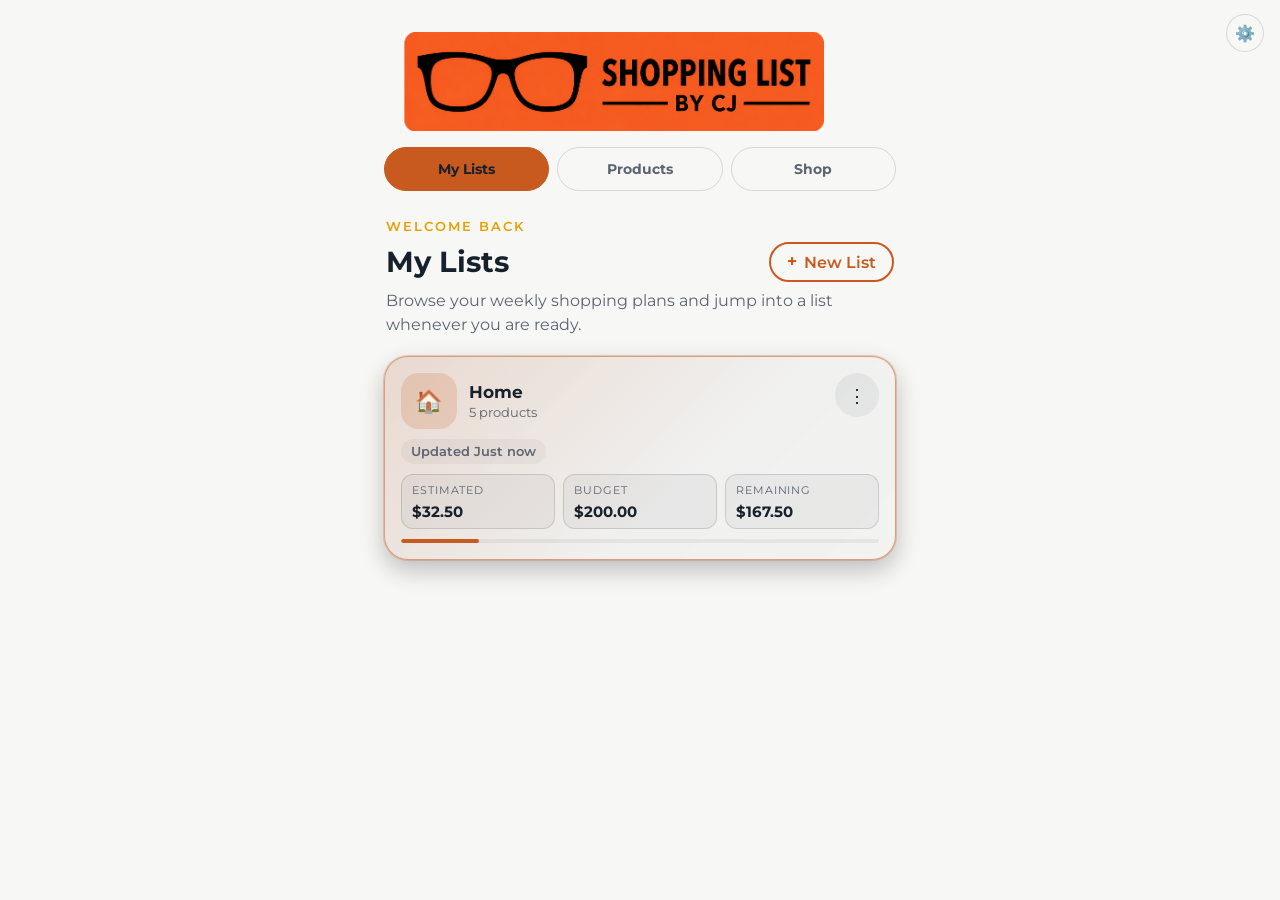
==== commit db45c440: "update to sticky scroll" ====
--- a/index.html
+++ b/index.html
@@ -115,7 +115,7 @@
 
   <!-- PRODUCTS VIEW -->
   <div id="mainView" class="products-view hidden">
-    <div class="main-view__sticky-header">
+    <div class="main-view__header">
       <div class="list-nav-header">
         <div id="activeListHeaderName" class="active-list-header-name">My List</div>
         <button class="compact-go-shop-btn" id="goShopBtn" disabled type="button">Start ▶</button>
@@ -138,7 +138,9 @@
         <button class="products-filter-btn active" id="productsFilterAllBtn" type="button">All</button>
         <button class="products-filter-btn" id="productsFilterFavouritesBtn" type="button">⭐ Favourites</button>
       </div>
-
+    </div>
+
+    <div class="main-view__search-sticky">
       <div class="products-search-wrap">
         <div class="products-search">
           <input id="productsSearchInput" class="products-search__input" type="text" placeholder="Search products..." autocomplete="off" aria-label="Search products">
--- a/css/style.css
+++ b/css/style.css
@@ -180,9 +180,9 @@
   min-height:var(--header-row-height);
   padding-right:52px;
   margin-bottom:8px;
-  position:sticky;
-  top:env(safe-area-inset-top);
-  z-index:22;
+  /* Scrolls away with the page content. Only the tab pills below (.tabs)
+     stay pinned to the top on every screen. */
+  position:static;
   background:var(--paper);
 }
 
@@ -785,7 +785,10 @@
   margin:4px 0 16px;
   min-height:var(--tabs-row-height);
   position:sticky;
-  top:calc(env(safe-area-inset-top) + var(--header-row-height));
+  /* Logo (.branding-header) is no longer sticky, so the tab pills are now
+     the topmost pinned element on every screen — offset only by the
+     safe-area inset, not the logo's height. */
+  top:env(safe-area-inset-top);
   z-index:21;
   background:var(--paper);
 }
@@ -1261,13 +1264,21 @@
   overflow:visible;
 }
 
-.main-view__sticky-header{
+.main-view__header{
+  flex-shrink:0;
+  /* Scrolls away normally with the page. Only the search box below
+     (.main-view__search-sticky) stays pinned under the tab pills. */
+  background:var(--paper);
+  padding-top:2px;
+}
+
+.main-view__search-sticky{
   flex-shrink:0;
   position:sticky;
-  top:calc(env(safe-area-inset-top) + var(--header-row-height) + var(--tabs-row-height));
+  top:calc(env(safe-area-inset-top) + var(--tabs-row-height));
   z-index:4;
   background:var(--paper);
-  padding-top:2px;
+  padding-bottom:8px;
 }
 
 .products-filter-bar{
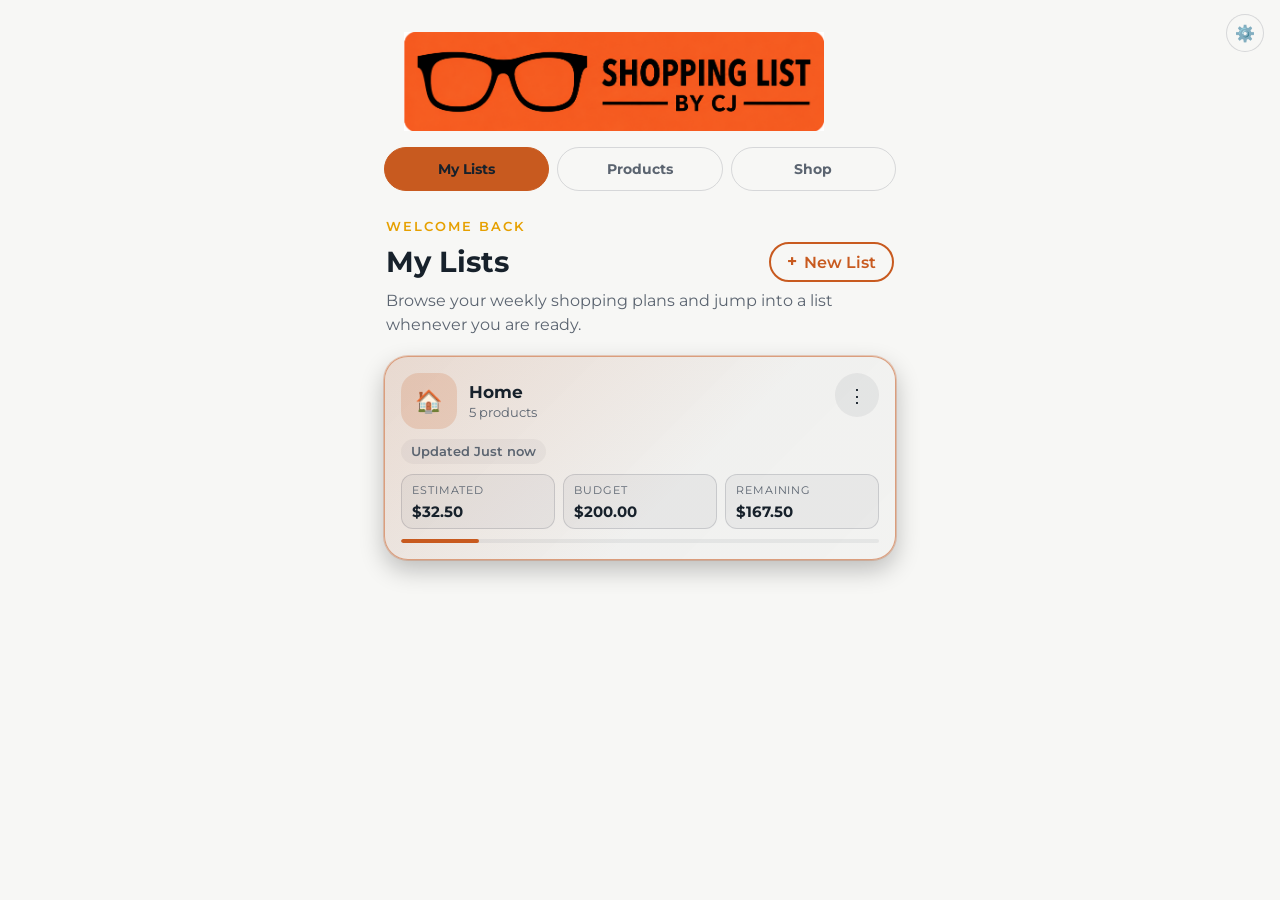
==== commit d8a39d59: "help guide Add Help Guide page to Settings  Adds a new Help Guide screen (#helpGuideView), following" ====
--- a/index.html
+++ b/index.html
@@ -273,6 +273,7 @@
 
     <div class="settings-stack">
       <div class="settings-section-title">ℹ About</div>
+      <button type="button" id="openHelpGuideBtn" class="settings-option-btn">❓ Help Guide</button>
       <button type="button" id="openPrivacyPolicyBtn" class="settings-option-btn">📜 Privacy Policy</button>
       <button type="button" id="openLicencesBtn" class="settings-option-btn">📄 Licences</button>
     </div>
@@ -463,6 +464,53 @@
     </div>
   </div>
 
+  <!-- HELP GUIDE VIEW -->
+  <div id="helpGuideView" class="hidden">
+    <div class="aisle-heading" style="margin-bottom: 16px;">Help Guide</div>
+
+    <div class="privacy-policy-scroll" aria-label="Help Guide content">
+      <h1 class="privacy-policy-title">Help Guide</h1>
+      <p class="privacy-policy-updated">A quick tour of how the app works.</p>
+
+      <h2 class="privacy-policy-heading">My Lists</h2>
+      <p>Your shopping lists live here — create as many as you like (e.g. "Weekly Shop", "Party"), each with its own icon, colour and optional budget.</p>
+      <p>Tap a list to open it. Use the menu on a list card to rename, re-colour, pin or delete it.</p>
+
+      <h2 class="privacy-policy-heading">Products</h2>
+      <p>This is your full product catalogue — every item you've ever added, listed alphabetically. Tap an item to add or remove it from the active list.</p>
+      <p>• ⭐ <strong>Favourite</strong> — marks the item for quick access in the Favourites filter, without moving it in the main list.</p>
+      <p>• 📍 <strong>Pin</strong> — keeps an item at the top of your active shopping run.</p>
+      <p>• 🖊️ <strong>Edit</strong> — change an item's name, category, price or store.</p>
+      <p>• ❌ <strong>Remove</strong> — delete an item from your catalogue entirely.</p>
+      <p>Use <strong>Add Favourites</strong> to quickly add all your starred items to the active list at once, or <strong>+ Add Product</strong> to create a brand new item.</p>
+      <p>The <strong>Search products</strong> box filters the catalogue as you type. The <strong>All / Favourites</strong> pills switch between your full catalogue and just your starred items.</p>
+
+      <h2 class="privacy-policy-heading">Shop</h2>
+      <p>Once you've built your list, tap <strong>Start</strong> to enter Shop mode — a focused, aisle-by-aisle view of just what's on your active list, so you're not scrolling past everything else in your catalogue while you're actually shopping.</p>
+      <p>Check items off as you go. Your estimated total updates live at the top.</p>
+
+      <h2 class="privacy-policy-heading">Settings</h2>
+      <p>• <strong>Backup / Restore Shopping Data</strong> — export your entire catalogue and lists to a file, or restore from a previous backup. Restoring replaces all current data, so use it as a full backup/restore tool, not a way to merge in a few items.</p>
+      <p>• <strong>Appearance</strong> — switch between Light, Dark, or match your device's system setting.</p>
+      <p>• <strong>Check for Updates</strong> — manually check whether a newer version of the app is available.</p>
+
+      <h2 class="privacy-policy-heading">Staying Up to Date</h2>
+      <p>Shopping List by CJ is a Progressive Web App — when a new version is released, you'll see an "Update Now" banner the next time you open the app. Tap it to update immediately, or "Not Now" to keep using the current version until you're ready.</p>
+      <p>Updates never happen silently in the background without your say-so, so your app won't change mid-shop.</p>
+
+      <h2 class="privacy-policy-heading">Installing the App</h2>
+      <p>On Android and Desktop, look for the Install App prompt to add Shopping List by CJ to your home screen or app list, just like a native app. On iPhone, use Safari's "Add to Home Screen" option from the Share menu.</p>
+      <p>Installed or not, the app works fully offline once it's loaded — your data is stored on your device, not in the cloud.</p>
+
+      <h2 class="privacy-policy-heading">Need More Help?</h2>
+      <p>If something isn't working as expected, use <strong>Contact Support</strong> in Settings to get in touch.</p>
+    </div>
+
+    <div class="footer-actions">
+      <button class="ghost-btn" id="backToSettingsFromHelpGuideBtn">← Back to Settings</button>
+    </div>
+  </div>
+
 </main>
 
 <!-- NEW LIST MODAL -->
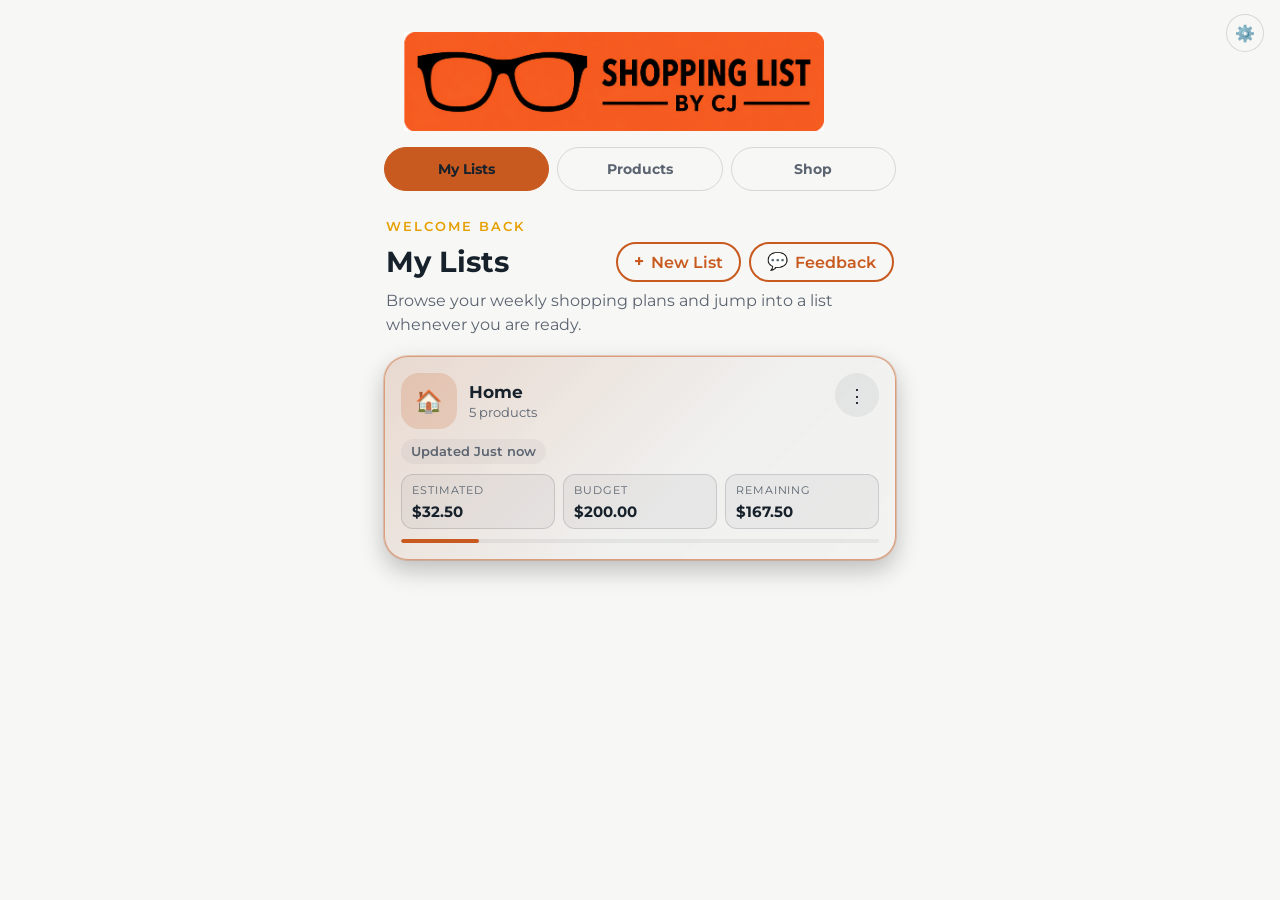
==== commit 019270d1: "feedback pill button" ====
--- a/index.html
+++ b/index.html
@@ -75,6 +75,10 @@
           <span class="new-list-header-btn__icon" aria-hidden="true">+</span>
           <span class="new-list-header-btn__text">New List</span>
         </button>
+        <a class="header-action-btn" id="feedbackHeaderBtn" href="https://shoppinglistbycj.app/feedback.html" target="_blank" rel="noopener">
+          <span class="new-list-header-btn__icon" aria-hidden="true">💬</span>
+          <span class="new-list-header-btn__text">Feedback</span>
+        </a>
       </div>
       <div class="home-hero__copy">Browse your weekly shopping plans and jump into a list whenever you are ready.</div>
     </div>
@@ -469,41 +473,79 @@
     <div class="aisle-heading" style="margin-bottom: 16px;">Help Guide</div>
 
     <div class="privacy-policy-scroll" aria-label="Help Guide content">
-      <h1 class="privacy-policy-title">Help Guide</h1>
-      <p class="privacy-policy-updated">A quick tour of how the app works.</p>
-
-      <h2 class="privacy-policy-heading">My Lists</h2>
-      <p>Your shopping lists live here — create as many as you like (e.g. "Weekly Shop", "Party"), each with its own icon, colour and optional budget.</p>
-      <p>Tap a list to open it. Use the menu on a list card to rename, re-colour, pin or delete it.</p>
-
-      <h2 class="privacy-policy-heading">Products</h2>
-      <p>This is your full product catalogue — every item you've ever added, listed alphabetically. Tap an item to add or remove it from the active list.</p>
-      <p>• ⭐ <strong>Favourite</strong> — marks the item for quick access in the Favourites filter, without moving it in the main list.</p>
-      <p>• 📍 <strong>Pin</strong> — keeps an item at the top of your active shopping run.</p>
-      <p>• 🖊️ <strong>Edit</strong> — change an item's name, category, price or store.</p>
-      <p>• ❌ <strong>Remove</strong> — delete an item from your catalogue entirely.</p>
-      <p>Use <strong>Add Favourites</strong> to quickly add all your starred items to the active list at once, or <strong>+ Add Product</strong> to create a brand new item.</p>
-      <p>The <strong>Search products</strong> box filters the catalogue as you type. The <strong>All / Favourites</strong> pills switch between your full catalogue and just your starred items.</p>
-
-      <h2 class="privacy-policy-heading">Shop</h2>
-      <p>Once you've built your list, tap <strong>Start</strong> to enter Shop mode — a focused, aisle-by-aisle view of just what's on your active list, so you're not scrolling past everything else in your catalogue while you're actually shopping.</p>
-      <p>Check items off as you go. Your estimated total updates live at the top.</p>
-
-      <h2 class="privacy-policy-heading">Settings</h2>
-      <p>• <strong>Backup / Restore Shopping Data</strong> — export your entire catalogue and lists to a file, or restore from a previous backup. Restoring replaces all current data, so use it as a full backup/restore tool, not a way to merge in a few items.</p>
-      <p>• <strong>Appearance</strong> — switch between Light, Dark, or match your device's system setting.</p>
-      <p>• <strong>Check for Updates</strong> — manually check whether a newer version of the app is available.</p>
-
-      <h2 class="privacy-policy-heading">Staying Up to Date</h2>
-      <p>Shopping List by CJ is a Progressive Web App — when a new version is released, you'll see an "Update Now" banner the next time you open the app. Tap it to update immediately, or "Not Now" to keep using the current version until you're ready.</p>
-      <p>Updates never happen silently in the background without your say-so, so your app won't change mid-shop.</p>
-
-      <h2 class="privacy-policy-heading">Installing the App</h2>
-      <p>On Android and Desktop, look for the Install App prompt to add Shopping List by CJ to your home screen or app list, just like a native app. On iPhone, use Safari's "Add to Home Screen" option from the Share menu.</p>
-      <p>Installed or not, the app works fully offline once it's loaded — your data is stored on your device, not in the cloud.</p>
-
-      <h2 class="privacy-policy-heading">Need More Help?</h2>
-      <p>If something isn't working as expected, use <strong>Contact Support</strong> in Settings to get in touch.</p>
+      <h1 class="privacy-policy-title">User Guide</h1>
+      <p class="privacy-policy-updated">Everything you need to know to get the most out of Shopping List by CJ — from your first list to backing up your data.</p>
+
+      <h2 class="privacy-policy-heading">1. Getting started</h2>
+      <p>Shopping List by CJ is a free web app — there's nothing to buy, no sign-up, and no account to create. You're already using it, so you're set.</p>
+      <p><strong>Installing it like a real app:</strong> Shopping List by CJ is a Progressive Web App (PWA), which means you can install it to your phone or desktop so it opens instantly, works offline and feels like a native app — no app store required.</p>
+      <p>• <strong>Android &amp; desktop Chrome</strong> — look for the Install App card on the My Lists screen, or the install icon in your browser's address bar. Tap it and confirm.</p>
+      <p>• <strong>iPhone &amp; iPad (Safari)</strong> — tap the Share icon in Safari's toolbar, scroll down and tap Add to Home Screen, then tap Add. The app also walks you through these steps on the My Lists screen.</p>
+      <p>Once installed, the app keeps working even with no signal — handy for supermarkets with patchy reception.</p>
+
+      <h2 class="privacy-policy-heading">2. My Lists</h2>
+      <p>My Lists is the home screen — it's where all your shopping lists live. Each card shows the list's name, an estimated total based on what's in it, the budget you've set, and how much of that budget is remaining.</p>
+      <p><strong>Creating a list:</strong> tap + New List and set a List Name (e.g. "Weekly Shop", "Mum's", "BBQ Sunday"), an Icon, a Colour, and a Budget for how much you're aiming to spend.</p>
+      <p>There's no limit on how many lists you can have — keep one for the weekly groceries and separate ones for anything else you shop for.</p>
+      <p>As you tick items into a list, its card updates automatically: the progress bar fills up as your estimated total gets closer to your budget, and turns to a warning colour if you go over.</p>
+
+      <h2 class="privacy-policy-heading">3. Your product catalogue</h2>
+      <p>The Products tab is your personal catalogue — every item you've ever added to the app, all in one place, listed alphabetically. It starts empty on purpose, so it only ever fills up with things you actually buy.</p>
+      <p>From the Products tab you can search your catalogue, filter to ⭐ Favourites only, tap any product to add or remove it from the list you're currently working on, or use Add Favourites to drop every favourited product into the current list in one tap.</p>
+
+      <h2 class="privacy-policy-heading">4. Adding &amp; editing products</h2>
+      <p>Tap + Add Product from either the My Lists or Products screen to open the product form. You can fill this in manually, or use the search shortcut first.</p>
+      <p><strong>Search Store Page Direct:</strong> pick Aldi, Coles or Woolworths, type what you're after, and tap ↗ Search Web to jump straight to that store's website in a new tab — handy for checking the current price before you enter it.</p>
+      <p><strong>Product details:</strong> item name (e.g. "Bananas"), category (the aisle it belongs to, used to group items in Shopping mode), store (Aldi, Coles or Woolworths), and price &amp; quantity — price is optional, but it's what powers your budget tracking.</p>
+      <p>To edit a product later, tap the pencil 🖊️ icon next to it in your catalogue. To remove one, delete it from the catalogue — note that pinned items are protected and can't be deleted until you unpin them first (see below).</p>
+
+      <h2 class="privacy-policy-heading">5. Building your weekly list</h2>
+      <p>With products in your catalogue, building a week's shop is just a matter of tapping the ones you need from the Products tab. Tapping a product adds it to your active list; tapping it again removes it. Use the quantity controls to bump the amount up or down.</p>
+      <p>The Estimated Total bar at the top of the Products screen updates live as you add and remove items, so you always know roughly where you stand before you even get to Shopping mode.</p>
+
+      <h2 class="privacy-policy-heading">6. Favourites &amp; pinning</h2>
+      <p>Two small icons sit next to each product in your catalogue, and they do different jobs:</p>
+      <p>• <strong>⭐ Favourite</strong> — marks a product you buy often, so it shows up in the Favourites filter and can be bulk-added with Add Favourites. Favouriting doesn't change where the item sits in the list — your catalogue always stays in alphabetical order.</p>
+      <p>• <strong>📍 Pin</strong> — locks a product against accidental deletion. A pinned item can't be removed by the Delete Unpinned Catalogue tool in Settings, so it's a good way to protect your regulars. Tap the pin icon again (now shown as ❌) to unpin it.</p>
+
+      <h2 class="privacy-policy-heading">7. Shopping mode</h2>
+      <p>Once your list is built, tap Start ▶ to switch into Shopping mode — a distraction-free, tap-to-check view designed for walking the aisles rather than staring at a spreadsheet.</p>
+      <p>Items are grouped by aisle/category, so you can work through the shop in order. Use the store filter bar (All / Aldi / Coles / Woolworths) to focus on one store at a time if your list spans more than one.</p>
+      <p>Tap an item to check it off. The progress bar and "X of Y collected" counter at the top track how far through the shop you are. When everything's ticked, you'll see a "🎉 Trolley's full!" banner.</p>
+      <p>← Edit List takes you back to the Products view if you need to add or remove something. Shop Done wraps up the run.</p>
+
+      <h2 class="privacy-policy-heading">8. Budget tracking</h2>
+      <p>Every list has its own budget, set when you create it (editable any time). As you add priced items, the app calculates an estimated total and shows you how much budget you have left — right on the list card and again at the top of the Products screen.</p>
+      <p>If your estimated total goes over budget, the progress bar changes colour so it's obvious at a glance. This is an estimate based on the prices you've entered, not a live receipt total — it's there to help you plan, not to replace checking the till.</p>
+
+      <h2 class="privacy-policy-heading">9. Backup &amp; restore</h2>
+      <p>Because your data lives on your device (see Your data &amp; privacy below), it's worth backing up before you clear your browser data, switch devices, or just for peace of mind. From Settings:</p>
+      <p>• <strong>💾 Backup Shopping Data</strong> — exports your entire catalogue, lists, favourites, pins and budgets to a .json file you can save anywhere.</p>
+      <p>• <strong>📥 Restore Shopping Data</strong> — pick a previously exported backup file to restore. This replaces your current data after you confirm, so double-check you've got the right file first.</p>
+
+      <h2 class="privacy-policy-heading">10. Settings &amp; appearance</h2>
+      <p>Tap the ⚙️ icon (top-right of the app) to open Settings, where you'll find:</p>
+      <p>• <strong>⬆ Check for Updates</strong> — manually check you're on the latest version. The app will also show an "Update Now" banner automatically when a new version is ready.</p>
+      <p>• <strong>Appearance</strong> — switch between Light, Dark, or System Default (matches your device's setting).</p>
+      <p>• <strong>About</strong> — the app's Privacy Policy and open-source Licences.</p>
+      <p>• <strong>Support</strong> — buy the developer a coffee or get in touch (see Feedback &amp; support below).</p>
+      <p>• <strong>Danger Zone</strong> — Delete Unpinned Catalogue clears out everything except pinned items. Handy for a fresh start, but there's no undo, so back up first if you're not sure.</p>
+
+      <h2 class="privacy-policy-heading">11. Your data &amp; privacy</h2>
+      <p>Shopping List by CJ doesn't require an account and doesn't upload your shopping lists anywhere. Everything — your catalogue, lists, favourites, pins and budgets — is stored locally on your device using your browser's local storage.</p>
+      <p>This has a couple of practical side effects worth knowing: your data is tied to the specific browser and device you used it on (it won't automatically appear on a second phone or a different browser), and clearing your browser's site data will remove it. That's exactly what the Backup &amp; Restore feature above is for.</p>
+      <p>For the full details, see the Privacy Policy in Settings → About.</p>
+
+      <h2 class="privacy-policy-heading">12. Feedback &amp; support</h2>
+      <p>This app is built and maintained by one person, and tester feedback genuinely shapes what gets fixed and built next. If something breaks, feels confusing, or you've got an idea for a feature, use Contact Support in Settings to get in touch.</p>
+      <p>If you're enjoying the app and want to chip in towards its development, there's a Buy Me a Coffee link in Settings too — completely optional, always appreciated.</p>
+
+      <h2 class="privacy-policy-heading">13. Troubleshooting &amp; FAQ</h2>
+      <p><strong>The app doesn't seem to have my latest data.</strong> Data is stored per-browser, per-device (see Your data &amp; privacy). If you're opening the app somewhere new, use Restore from a backup you exported earlier.</p>
+      <p><strong>I deleted something by accident.</strong> There's no undo for deletions or restores, which is why regular backups are worth doing — especially before using Restore or Delete Unpinned Catalogue in Settings.</p>
+      <p><strong>A product I want to delete won't go away.</strong> It's probably pinned. Tap the pin icon (shown as ❌ once pinned) to unpin it, then delete as normal.</p>
+      <p><strong>Does it work without internet?</strong> Yes — once installed, the app is offline-first and will keep working without a connection. You only need the internet for the optional "Search Store Page Direct" web search and for checking app updates.</p>
+      <p><strong>Is it really free?</strong> Yes, no catches. If you'd like to support development, there's an optional Buy Me a Coffee link in Settings.</p>
     </div>
 
     <div class="footer-actions">
--- a/css/style.css
+++ b/css/style.css
@@ -262,6 +262,7 @@
   color:var(--color-primary);
   font-size:0.95rem;
   font-weight:600;
+  text-decoration:none;
   cursor:pointer;
   transition:background-color var(--transition-hover), color var(--transition-hover), border-color var(--transition-hover), transform var(--transition-fast);
   flex-shrink:0;
@@ -461,8 +462,8 @@
   min-width:148px;
   padding:8px;
   border-radius:14px;
-  background:rgba(20,20,20,0.96);
-  border:1px solid rgba(255,255,255,0.12);
+  background:var(--color-surface-2);
+  border:1px solid var(--color-border-strong);
   box-shadow:0 10px 24px rgba(0,0,0,0.28);
   z-index:3;
 }
@@ -483,7 +484,7 @@
 }
 
 .list-card__menu-item--danger{
-  color:#ff8a80;
+  color:var(--color-danger);
 }
 
 .list-card__delete-dialog{
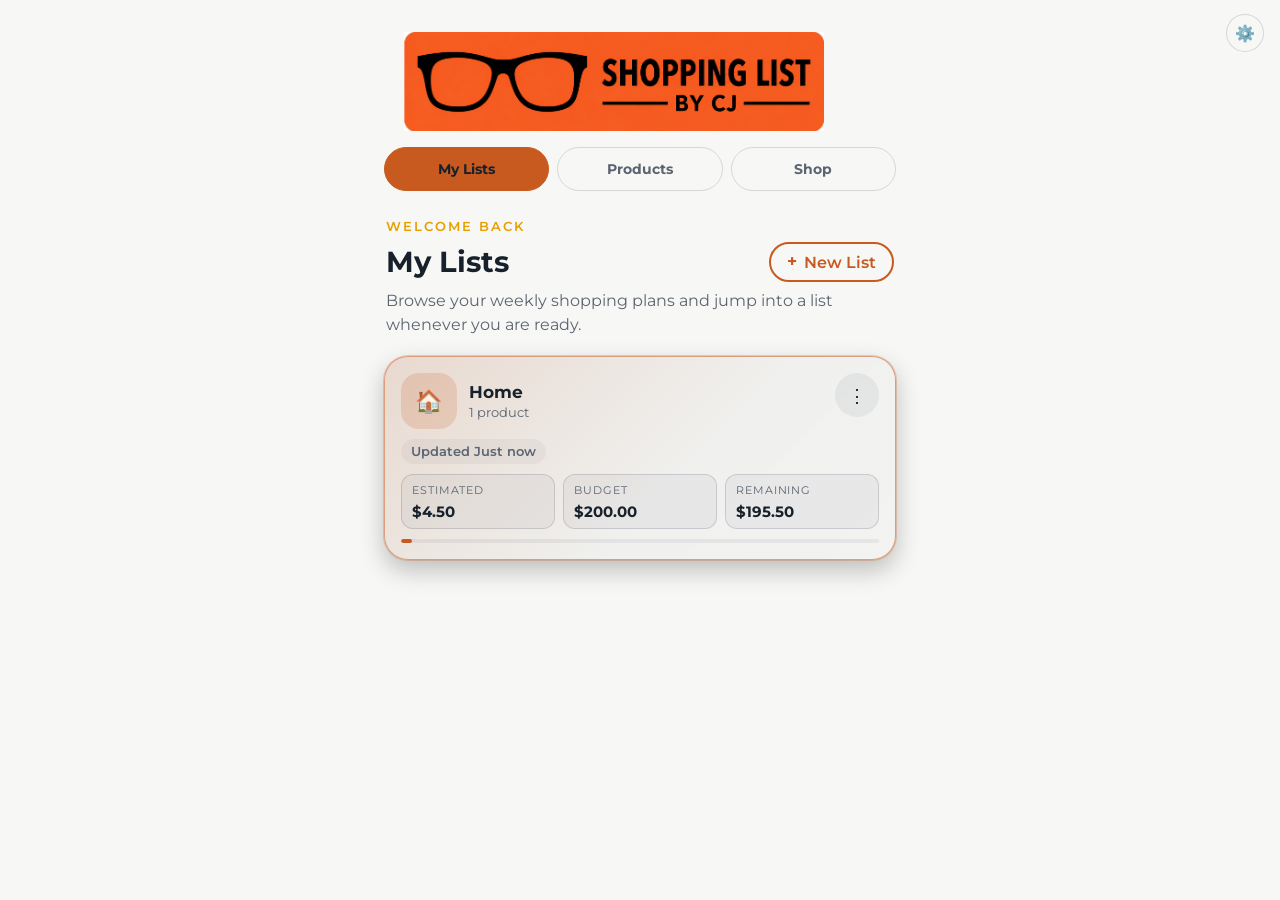
==== commit 1d0883c6: "woolworths api" ====
--- a/index.html
+++ b/index.html
@@ -75,10 +75,6 @@
           <span class="new-list-header-btn__icon" aria-hidden="true">+</span>
           <span class="new-list-header-btn__text">New List</span>
         </button>
-        <a class="header-action-btn" id="feedbackHeaderBtn" href="https://shoppinglistbycj.app/feedback.html" target="_blank" rel="noopener">
-          <span class="new-list-header-btn__icon" aria-hidden="true">💬</span>
-          <span class="new-list-header-btn__text">Feedback</span>
-        </a>
       </div>
       <div class="home-hero__copy">Browse your weekly shopping plans and jump into a list whenever you are ready.</div>
     </div>
@@ -119,7 +115,7 @@
 
   <!-- PRODUCTS VIEW -->
   <div id="mainView" class="products-view hidden">
-    <div class="main-view__header">
+    <div class="main-view__sticky-header">
       <div class="list-nav-header">
         <div id="activeListHeaderName" class="active-list-header-name">My List</div>
         <button class="compact-go-shop-btn" id="goShopBtn" disabled type="button">Start ▶</button>
@@ -142,9 +138,7 @@
         <button class="products-filter-btn active" id="productsFilterAllBtn" type="button">All</button>
         <button class="products-filter-btn" id="productsFilterFavouritesBtn" type="button">⭐ Favourites</button>
       </div>
-    </div>
-
-    <div class="main-view__search-sticky">
+
       <div class="products-search-wrap">
         <div class="products-search">
           <input id="productsSearchInput" class="products-search__input" type="text" placeholder="Search products..." autocomplete="off" aria-label="Search products">
@@ -173,18 +167,19 @@
       <div class="active-list-header-name">Add Product</div>
     </div>
 
-    <!-- DIRECT WEB SEARCH BAR -->
+    <!-- SEARCH STORE FOR PRODUCTS -->
     <div class="form-field">
-      <label>Search Store Page Direct</label>
+      <label>Search a Store</label>
       <div style="display:flex; gap:6px; margin-bottom:8px;" id="searchStoreSelect">
         <button type="button" class="filter-btn active" data-searchstore="Aldi">Aldi</button>
         <button type="button" class="filter-btn" data-searchstore="Coles">Coles</button>
         <button type="button" class="filter-btn" data-searchstore="Woolworths">Woolworths</button>
       </div>
       <div style="display:flex; gap:8px;">
-        <input type="text" id="liveSearchInput" placeholder="Enter search term (e.g. Chicken Chips)">
-        <button type="button" class="ghost-btn" id="searchApiBtn" style="padding:0 14px; font-weight:700; background:var(--paper-dim);">↗ Search Web</button>
-      </div>
+        <input type="text" id="liveSearchInput" placeholder="Enter search term (e.g. Coffee)">
+        <button type="button" class="ghost-btn" id="searchApiBtn" style="padding:0 14px; font-weight:700; background:var(--paper-dim);">Search</button>
+      </div>
+      <div id="searchResultsWrap" class="search-results hidden" aria-live="polite"></div>
     </div>
 
     <div class="form-field">
@@ -277,15 +272,8 @@
 
     <div class="settings-stack">
       <div class="settings-section-title">ℹ About</div>
-      <button type="button" id="openHelpGuideBtn" class="settings-option-btn">❓ Help Guide</button>
       <button type="button" id="openPrivacyPolicyBtn" class="settings-option-btn">📜 Privacy Policy</button>
       <button type="button" id="openLicencesBtn" class="settings-option-btn">📄 Licences</button>
-    </div>
-
-    <div class="settings-stack">
-      <div class="settings-section-title">Support</div>
-      <a href="https://buymeacoffee.com/shoppinglistbycj?new=1" target="_blank" rel="noopener" class="settings-option-btn">☕ Buy Me a Coffee</a>
-      <a href="mailto:support@shoppinglistbycj.app" class="settings-option-btn">✉️ Contact Support</a>
     </div>
 
     <div class="settings-stack">
@@ -468,91 +456,6 @@
     </div>
   </div>
 
-  <!-- HELP GUIDE VIEW -->
-  <div id="helpGuideView" class="hidden">
-    <div class="aisle-heading" style="margin-bottom: 16px;">Help Guide</div>
-
-    <div class="privacy-policy-scroll" aria-label="Help Guide content">
-      <h1 class="privacy-policy-title">User Guide</h1>
-      <p class="privacy-policy-updated">Everything you need to know to get the most out of Shopping List by CJ — from your first list to backing up your data.</p>
-
-      <h2 class="privacy-policy-heading">1. Getting started</h2>
-      <p>Shopping List by CJ is a free web app — there's nothing to buy, no sign-up, and no account to create. You're already using it, so you're set.</p>
-      <p><strong>Installing it like a real app:</strong> Shopping List by CJ is a Progressive Web App (PWA), which means you can install it to your phone or desktop so it opens instantly, works offline and feels like a native app — no app store required.</p>
-      <p>• <strong>Android &amp; desktop Chrome</strong> — look for the Install App card on the My Lists screen, or the install icon in your browser's address bar. Tap it and confirm.</p>
-      <p>• <strong>iPhone &amp; iPad (Safari)</strong> — tap the Share icon in Safari's toolbar, scroll down and tap Add to Home Screen, then tap Add. The app also walks you through these steps on the My Lists screen.</p>
-      <p>Once installed, the app keeps working even with no signal — handy for supermarkets with patchy reception.</p>
-
-      <h2 class="privacy-policy-heading">2. My Lists</h2>
-      <p>My Lists is the home screen — it's where all your shopping lists live. Each card shows the list's name, an estimated total based on what's in it, the budget you've set, and how much of that budget is remaining.</p>
-      <p><strong>Creating a list:</strong> tap + New List and set a List Name (e.g. "Weekly Shop", "Mum's", "BBQ Sunday"), an Icon, a Colour, and a Budget for how much you're aiming to spend.</p>
-      <p>There's no limit on how many lists you can have — keep one for the weekly groceries and separate ones for anything else you shop for.</p>
-      <p>As you tick items into a list, its card updates automatically: the progress bar fills up as your estimated total gets closer to your budget, and turns to a warning colour if you go over.</p>
-
-      <h2 class="privacy-policy-heading">3. Your product catalogue</h2>
-      <p>The Products tab is your personal catalogue — every item you've ever added to the app, all in one place, listed alphabetically. It starts empty on purpose, so it only ever fills up with things you actually buy.</p>
-      <p>From the Products tab you can search your catalogue, filter to ⭐ Favourites only, tap any product to add or remove it from the list you're currently working on, or use Add Favourites to drop every favourited product into the current list in one tap.</p>
-
-      <h2 class="privacy-policy-heading">4. Adding &amp; editing products</h2>
-      <p>Tap + Add Product from either the My Lists or Products screen to open the product form. You can fill this in manually, or use the search shortcut first.</p>
-      <p><strong>Search Store Page Direct:</strong> pick Aldi, Coles or Woolworths, type what you're after, and tap ↗ Search Web to jump straight to that store's website in a new tab — handy for checking the current price before you enter it.</p>
-      <p><strong>Product details:</strong> item name (e.g. "Bananas"), category (the aisle it belongs to, used to group items in Shopping mode), store (Aldi, Coles or Woolworths), and price &amp; quantity — price is optional, but it's what powers your budget tracking.</p>
-      <p>To edit a product later, tap the pencil 🖊️ icon next to it in your catalogue. To remove one, delete it from the catalogue — note that pinned items are protected and can't be deleted until you unpin them first (see below).</p>
-
-      <h2 class="privacy-policy-heading">5. Building your weekly list</h2>
-      <p>With products in your catalogue, building a week's shop is just a matter of tapping the ones you need from the Products tab. Tapping a product adds it to your active list; tapping it again removes it. Use the quantity controls to bump the amount up or down.</p>
-      <p>The Estimated Total bar at the top of the Products screen updates live as you add and remove items, so you always know roughly where you stand before you even get to Shopping mode.</p>
-
-      <h2 class="privacy-policy-heading">6. Favourites &amp; pinning</h2>
-      <p>Two small icons sit next to each product in your catalogue, and they do different jobs:</p>
-      <p>• <strong>⭐ Favourite</strong> — marks a product you buy often, so it shows up in the Favourites filter and can be bulk-added with Add Favourites. Favouriting doesn't change where the item sits in the list — your catalogue always stays in alphabetical order.</p>
-      <p>• <strong>📍 Pin</strong> — locks a product against accidental deletion. A pinned item can't be removed by the Delete Unpinned Catalogue tool in Settings, so it's a good way to protect your regulars. Tap the pin icon again (now shown as ❌) to unpin it.</p>
-
-      <h2 class="privacy-policy-heading">7. Shopping mode</h2>
-      <p>Once your list is built, tap Start ▶ to switch into Shopping mode — a distraction-free, tap-to-check view designed for walking the aisles rather than staring at a spreadsheet.</p>
-      <p>Items are grouped by aisle/category, so you can work through the shop in order. Use the store filter bar (All / Aldi / Coles / Woolworths) to focus on one store at a time if your list spans more than one.</p>
-      <p>Tap an item to check it off. The progress bar and "X of Y collected" counter at the top track how far through the shop you are. When everything's ticked, you'll see a "🎉 Trolley's full!" banner.</p>
-      <p>← Edit List takes you back to the Products view if you need to add or remove something. Shop Done wraps up the run.</p>
-
-      <h2 class="privacy-policy-heading">8. Budget tracking</h2>
-      <p>Every list has its own budget, set when you create it (editable any time). As you add priced items, the app calculates an estimated total and shows you how much budget you have left — right on the list card and again at the top of the Products screen.</p>
-      <p>If your estimated total goes over budget, the progress bar changes colour so it's obvious at a glance. This is an estimate based on the prices you've entered, not a live receipt total — it's there to help you plan, not to replace checking the till.</p>
-
-      <h2 class="privacy-policy-heading">9. Backup &amp; restore</h2>
-      <p>Because your data lives on your device (see Your data &amp; privacy below), it's worth backing up before you clear your browser data, switch devices, or just for peace of mind. From Settings:</p>
-      <p>• <strong>💾 Backup Shopping Data</strong> — exports your entire catalogue, lists, favourites, pins and budgets to a .json file you can save anywhere.</p>
-      <p>• <strong>📥 Restore Shopping Data</strong> — pick a previously exported backup file to restore. This replaces your current data after you confirm, so double-check you've got the right file first.</p>
-
-      <h2 class="privacy-policy-heading">10. Settings &amp; appearance</h2>
-      <p>Tap the ⚙️ icon (top-right of the app) to open Settings, where you'll find:</p>
-      <p>• <strong>⬆ Check for Updates</strong> — manually check you're on the latest version. The app will also show an "Update Now" banner automatically when a new version is ready.</p>
-      <p>• <strong>Appearance</strong> — switch between Light, Dark, or System Default (matches your device's setting).</p>
-      <p>• <strong>About</strong> — the app's Privacy Policy and open-source Licences.</p>
-      <p>• <strong>Support</strong> — buy the developer a coffee or get in touch (see Feedback &amp; support below).</p>
-      <p>• <strong>Danger Zone</strong> — Delete Unpinned Catalogue clears out everything except pinned items. Handy for a fresh start, but there's no undo, so back up first if you're not sure.</p>
-
-      <h2 class="privacy-policy-heading">11. Your data &amp; privacy</h2>
-      <p>Shopping List by CJ doesn't require an account and doesn't upload your shopping lists anywhere. Everything — your catalogue, lists, favourites, pins and budgets — is stored locally on your device using your browser's local storage.</p>
-      <p>This has a couple of practical side effects worth knowing: your data is tied to the specific browser and device you used it on (it won't automatically appear on a second phone or a different browser), and clearing your browser's site data will remove it. That's exactly what the Backup &amp; Restore feature above is for.</p>
-      <p>For the full details, see the Privacy Policy in Settings → About.</p>
-
-      <h2 class="privacy-policy-heading">12. Feedback &amp; support</h2>
-      <p>This app is built and maintained by one person, and tester feedback genuinely shapes what gets fixed and built next. If something breaks, feels confusing, or you've got an idea for a feature, use Contact Support in Settings to get in touch.</p>
-      <p>If you're enjoying the app and want to chip in towards its development, there's a Buy Me a Coffee link in Settings too — completely optional, always appreciated.</p>
-
-      <h2 class="privacy-policy-heading">13. Troubleshooting &amp; FAQ</h2>
-      <p><strong>The app doesn't seem to have my latest data.</strong> Data is stored per-browser, per-device (see Your data &amp; privacy). If you're opening the app somewhere new, use Restore from a backup you exported earlier.</p>
-      <p><strong>I deleted something by accident.</strong> There's no undo for deletions or restores, which is why regular backups are worth doing — especially before using Restore or Delete Unpinned Catalogue in Settings.</p>
-      <p><strong>A product I want to delete won't go away.</strong> It's probably pinned. Tap the pin icon (shown as ❌ once pinned) to unpin it, then delete as normal.</p>
-      <p><strong>Does it work without internet?</strong> Yes — once installed, the app is offline-first and will keep working without a connection. You only need the internet for the optional "Search Store Page Direct" web search and for checking app updates.</p>
-      <p><strong>Is it really free?</strong> Yes, no catches. If you'd like to support development, there's an optional Buy Me a Coffee link in Settings.</p>
-    </div>
-
-    <div class="footer-actions">
-      <button class="ghost-btn" id="backToSettingsFromHelpGuideBtn">← Back to Settings</button>
-    </div>
-  </div>
-
 </main>
 
 <!-- NEW LIST MODAL -->
--- a/css/style.css
+++ b/css/style.css
@@ -1,1856 +1,1789 @@
-/*
- * Montserrat is self-hosted from assets/fonts/ (Latin subset, weights
- * 400/500/600/700/800) rather than loaded from fonts.googleapis.com.
- * This keeps the app genuinely offline-first - the previous @import
- * was a cross-origin request that the service worker's fetch handler
- * deliberately skips (same-origin only), so it never worked offline
- * and sent the visitor's IP to Google on every fresh load. See
- * assets/fonts/MONTSERRAT-LICENSE.txt (SIL Open Font License 1.1).
- */
-@font-face {
-  font-family: 'Montserrat';
-  font-style: normal;
-  font-weight: 400;
-  font-display: swap;
-  src: url('../assets/fonts/montserrat-latin-400-normal.woff2') format('woff2');
-}
-@font-face {
-  font-family: 'Montserrat';
-  font-style: normal;
-  font-weight: 500;
-  font-display: swap;
-  src: url('../assets/fonts/montserrat-latin-500-normal.woff2') format('woff2');
-}
-@font-face {
-  font-family: 'Montserrat';
-  font-style: normal;
-  font-weight: 600;
-  font-display: swap;
-  src: url('../assets/fonts/montserrat-latin-600-normal.woff2') format('woff2');
-}
-@font-face {
-  font-family: 'Montserrat';
-  font-style: normal;
-  font-weight: 700;
-  font-display: swap;
-  src: url('../assets/fonts/montserrat-latin-700-normal.woff2') format('woff2');
-}
-@font-face {
-  font-family: 'Montserrat';
-  font-style: normal;
-  font-weight: 800;
-  font-display: swap;
-  src: url('../assets/fonts/montserrat-latin-800-normal.woff2') format('woff2');
-}
-
-:root{
-  --paper:var(--color-bg);
-  --paper-dim:var(--color-bg-dim);
-  --ink:var(--color-text);
-  --ink-soft:var(--color-text-muted);
-  --sage:var(--color-success);
-  --sage-dark:var(--color-success-dark);
-  --color-primary:#C85A1F;
-  --color-primary-hover:#D96A27;
-  --color-primary-active:#B24D17;
-  --color-primary-outline:rgba(200,90,31,0.30);
-  --rust:var(--color-primary);
-  --line:var(--color-border);
-  --gold:var(--color-warning);
-  --surface:var(--color-surface);
-  --surface-2:var(--color-surface-2);
-  --shadow:0 8px 20px rgba(0,0,0,0.22);
-  --shadow-strong:0 12px 28px rgba(0,0,0,0.28);
-  --radius-sm:10px;
-  --radius-md:14px;
-  --radius-lg:20px;
-  --radius-pill:999px;
-  --transition-fast:100ms ease;
-  --transition-hover:150ms ease;
-  --transition-card:180ms ease;
-  --transition-dialog:200ms ease;
-  --bottom-nav-height:84px;
-  --bottom-nav-offset:calc(var(--bottom-nav-height) + 24px);
-  --header-row-height:56px;
-  --tabs-row-height:52px;
-}
-
-*{box-sizing:border-box; -webkit-tap-highlight-color:transparent;}
-html,body{margin:0;padding:0;}
-html, body {
-  min-height:100%;
-}
-body{
-  background:var(--color-bg);
-  color:var(--color-text);
-  font-family:'Montserrat', sans-serif;
-  min-height:100vh;
-  min-height:100svh;
-  display:flex;
-  justify-content:center;
-}
-
-button,
-input,
-select,
-textarea{
-  font-family:inherit;
-}
-
-html{
-  font-size:clamp(14px, 3.6vw, 17px);
-}
-
-.app{
-  width:100%;
-  max-width:clamp(320px, 92vw, 560px);
-  min-height:100vh;
-  min-height:100svh;
-  background:var(--paper);
-  position:relative;
-  display:flex;
-  flex-direction:column;
-  overflow:visible;
-  padding:clamp(18px, 5vw, 32px) clamp(14px, 4.5vw, 24px) clamp(28px, 6vw, 44px);
-  padding-top:calc(clamp(18px, 5vw, 32px) + env(safe-area-inset-top));
-  padding-bottom:calc(clamp(28px, 6vw, 44px) + env(safe-area-inset-bottom));
-  padding-left:calc(clamp(14px, 4.5vw, 24px) + env(safe-area-inset-left));
-  padding-right:calc(clamp(14px, 4.5vw, 24px) + env(safe-area-inset-right));
-}
-
-/* Update Banner */
-.update-banner {
-  position: fixed;
-  top: 16px;
-  left: 50%;
-  transform: translateX(-50%);
-  width: calc(100% - 32px);
-  max-width: 528px;
-  background: var(--ink);
-  color: var(--paper);
-  padding: 12px 16px;
-  border-radius: 12px;
-  display: flex;
-  align-items: center;
-  justify-content: space-between;
-  box-shadow: 0 4px 16px rgba(0, 0, 0, 0.2);
-  z-index: 1000;
-  font-size: 0.875rem;
-  font-weight: 500;
-}
-
-.update-banner-actions {
-  display: flex;
-  align-items: center;
-  gap: 8px;
-  flex-shrink: 0;
-}
-
-.update-banner button {
-  background: var(--sage);
-  color: var(--color-text);
-  border: none;
-  padding: 6px 14px;
-  border-radius: 8px;
-  font-weight: 700;
-  font-size: 0.8125rem;
-  cursor: pointer;
-}
-
-.update-banner button.update-banner-secondary {
-  background: transparent;
-  color: var(--paper);
-  border: 1px solid rgba(255, 255, 255, 0.4);
-  font-weight: 600;
-}
-
-header{
-  display:flex;
-  align-items:center;
-  justify-content:center;
-  flex-direction:column;
-  gap:6px;
-  margin-bottom:10px;
-}
-
-.branding-header{
-  display:flex;
-  justify-content:center;
-  align-items:center;
-  min-height:var(--header-row-height);
-  padding-right:52px;
-  margin-bottom:8px;
-  /* Scrolls away with the page content. Only the tab pills below (.tabs)
-     stay pinned to the top on every screen. */
-  position:static;
-  background:var(--paper);
-}
-
-.brand-image{
-  width:100%;
-  max-width:420px;
-  height:auto;
-  display:block;
-}
-
-.brand-logo-btn{
-  display:block;
-  width:100%;
-  max-width:420px;
-  padding:0;
-  border:none;
-  background:none;
-  cursor:pointer;
-  border-radius:12px;
-  transition:opacity 0.15s ease;
-}
-
-.brand-logo-btn:hover{
-  opacity:0.9;
-}
-
-.brand-logo-btn:active{
-  opacity:0.8;
-}
-
-.brand-logo-btn:focus-visible{
-  outline:2px solid var(--color-primary);
-  outline-offset:3px;
-}
-
-.home-hero{
-  padding:8px 2px 20px;
-}
-
-.home-hero__eyebrow{
-  font-size:0.74rem;
-  text-transform:uppercase;
-  letter-spacing:0.16em;
-  color:var(--gold);
-  margin-bottom:8px;
-  font-weight:600;
-}
-
-.home-hero__heading-row{
-  display:flex;
-  align-items:center;
-  justify-content:space-between;
-  gap:8px;
-  flex-wrap:wrap;
-  margin-bottom:6px;
-}
-
-.home-hero__title{
-  font-size:1.72rem;
-  font-weight:700;
-  color:var(--color-text);
-  margin-bottom:0;
-  flex:1 1 220px;
-}
-
-.new-list-header-btn,
-.header-action-btn{
-  display:inline-flex;
-  align-items:center;
-  justify-content:center;
-  gap:7px;
-  height:40px;
-  padding:0 16px;
-  border:2px solid var(--color-primary);
-  border-radius:var(--radius-pill);
-  background:transparent;
-  color:var(--color-primary);
-  font-size:0.95rem;
-  font-weight:600;
-  text-decoration:none;
-  cursor:pointer;
-  transition:background-color var(--transition-hover), color var(--transition-hover), border-color var(--transition-hover), transform var(--transition-fast);
-  flex-shrink:0;
-  margin-left:-8px;
-}
-
-.header-action-btn{
-  margin-left:0;
-}
-
-.new-list-header-btn:hover,
-.new-list-header-btn:focus-visible{
-  background:var(--color-primary-hover);
-  color:var(--color-text);
-  border-color:var(--color-primary-hover);
-}
-
-.new-list-header-btn:active{
-  background:var(--color-primary-active);
-  transform:scale(0.98);
-}
-
-.new-list-header-btn__icon{
-  font-size:1rem;
-  line-height:1;
-  font-weight:700;
-}
-
-.new-list-header-btn__text{
-  line-height:1;
-}
-
-.home-hero__copy{
-  font-size:0.95rem;
-  color:var(--ink-soft);
-  line-height:1.5;
-}
-
-.lists-wrap{
-  display:grid;
-  gap:14px;
-  padding-bottom:92px;
-}
-
-.list-card{
-  width:100%;
-  text-align:left;
-  border:none;
-  color:inherit;
-  cursor:pointer;
-  padding:16px;
-  border-radius:24px;
-  background:linear-gradient(135deg, var(--color-surface-subtle), var(--color-surface-subtlest));
-  border:1px solid var(--line);
-  box-shadow:var(--shadow);
-  display:flex;
-  flex-direction:column;
-  gap:8px;
-  position:relative;
-  overflow:hidden;
-  transition:transform var(--transition-card), box-shadow var(--transition-card), border-color var(--transition-card), background-color var(--transition-card);
-}
-
-.list-card::before{
-  content:"";
-  position:absolute;
-  inset:0;
-  background:linear-gradient(135deg, var(--color-primary-glow), transparent 60%);
-  pointer-events:none;
-}
-
-.list-card:hover{
-  transform:translateY(-3px);
-  box-shadow:var(--shadow-strong);
-  border-color:var(--color-primary-outline);
-}
-
-.list-card:active{
-  transform:scale(0.99);
-}
-
-.list-card.is-active{
-  border-color:rgba(200,90,31,0.55);
-  box-shadow:0 0 0 1px var(--color-primary-outline), 0 10px 24px rgba(0,0,0,0.24);
-}
-
-.list-card.is-pinned .list-card__pin{
-  color:var(--gold);
-}
-
-.list-card__top{
-  display:flex;
-  align-items:flex-start;
-  justify-content:space-between;
-  gap:10px;
-  position:relative;
-  z-index:1;
-}
-
-.list-card__identity{
-  display:flex;
-  align-items:center;
-  gap:12px;
-  min-width:0;
-}
-
-.list-card__icon{
-  width:56px;
-  height:56px;
-  border-radius:18px;
-  background:var(--color-primary-soft);
-  display:grid;
-  place-items:center;
-  font-size:1.3rem;
-  flex-shrink:0;
-}
-
-.list-card__icon--orange{
-  background:var(--color-primary-soft-strong);
-  color:var(--color-primary);
-}
-
-.list-card__icon--gold{
-  background:rgba(255,179,0,0.18);
-  color:var(--gold);
-}
-
-.list-card__icon--sage{
-  background:rgba(76,175,80,0.18);
-  color:var(--sage);
-}
-
-.list-card__title{
-  font-size:1rem;
-  font-weight:700;
-  color:var(--color-text);
-  margin:0 0 2px;
-}
-
-.list-card__subtext{
-  font-size:0.78rem;
-  color:var(--ink-soft);
-  margin:0;
-}
-
-.list-card__controls{
-  display:flex;
-  align-items:center;
-  gap:8px;
-  flex-shrink:0;
-}
-
-.list-card__pin{
-  width:28px;
-  height:28px;
-  display:grid;
-  place-items:center;
-  color:var(--color-primary);
-  font-size:1rem;
-  flex-shrink:0;
-}
-
-.list-card__pin--muted{
-  opacity:0.3;
-}
-
-.list-card__menu-button{
-  width:44px;
-  height:44px;
-  border:none;
-  border-radius:999px;
-  background:var(--color-surface-highlight);
-  color:var(--color-text);
-  font-size:1.05rem;
-  cursor:pointer;
-  display:grid;
-  place-items:center;
-  transition:background-color var(--transition-hover), transform var(--transition-fast), color var(--transition-hover);
-}
-
-.list-card__menu-button:hover,
-.list-card__menu-button:focus-visible{
-  background:var(--color-surface-highlight-hover);
-}
-
-.list-card__menu-button:active{
-  transform:scale(0.96);
-}
-
-.list-card__menu{
-  position:absolute;
-  top:12px;
-  right:12px;
-  display:flex;
-  flex-direction:column;
-  gap:4px;
-  min-width:148px;
-  padding:8px;
-  border-radius:14px;
-  background:var(--color-surface-2);
-  border:1px solid var(--color-border-strong);
-  box-shadow:0 10px 24px rgba(0,0,0,0.28);
-  z-index:3;
-}
-
-.list-card__menu-item{
-  border:none;
-  background:transparent;
-  color:var(--color-text);
-  text-align:left;
-  padding:8px 10px;
-  border-radius:10px;
-  font-size:0.9rem;
-  cursor:pointer;
-}
-
-.list-card__menu-item:hover{
-  background:var(--color-surface-highlight-hover);
-}
-
-.list-card__menu-item--danger{
-  color:var(--color-danger);
-}
-
-.list-card__delete-dialog{
-  position:fixed;
-  inset:0;
-  background:rgba(0,0,0,0.44);
-  display:grid;
-  place-items:center;
-  z-index:20;
-  padding:20px;
-}
-
-.list-card__delete-card{
-  width:min(100%, 320px);
-  background:var(--paper);
-  border:1px solid var(--line);
-  border-radius:18px;
-  padding:18px;
-  box-shadow:0 16px 36px rgba(0,0,0,0.26);
-}
-
-.list-card__delete-title{
-  font-size:1rem;
-  font-weight:700;
-  color:var(--ink);
-  margin-bottom:8px;
-}
-
-.list-card__delete-copy{
-  font-size:0.86rem;
-  color:var(--ink-soft);
-  line-height:1.5;
-  margin-bottom:14px;
-}
-
-.list-card__delete-actions{
-  display:flex;
-  gap:8px;
-  justify-content:flex-end;
-}
-
-.recipe-import-card{
-  width:min(100%, 380px);
-}
-
-.recipe-import-list-options{
-  display:flex;
-  flex-direction:column;
-  gap:8px;
-  max-height:50vh;
-  overflow-y:auto;
-  margin-bottom:14px;
-}
-
-.recipe-import-list-option{
-  display:flex;
-  align-items:center;
-  gap:12px;
-  width:100%;
-  border:1px solid var(--line);
-  background:var(--color-surface-subtle);
-  border-radius:14px;
-  padding:10px 12px;
-  text-align:left;
-  cursor:pointer;
-  font-size:0.92rem;
-  font-weight:600;
-  color:var(--ink);
-  transition:background-color var(--transition-hover), border-color var(--transition-hover);
-}
-
-.recipe-import-list-option:hover,
-.recipe-import-list-option:focus-visible{
-  background:var(--color-surface-highlight-hover);
-  border-color:var(--color-primary-outline);
-}
-
-.recipe-import-list-option__icon{
-  width:36px;
-  height:36px;
-  border-radius:12px;
-  background:var(--color-primary-soft);
-  display:grid;
-  place-items:center;
-  font-size:1.05rem;
-  flex-shrink:0;
-}
-
-.recipe-import-list-option__name{
-  min-width:0;
-  overflow:hidden;
-  text-overflow:ellipsis;
-  white-space:nowrap;
-}
-
-.recipe-import-list-option--new{
-  border-style:dashed;
-  border-color:var(--color-primary-outline);
-  background:transparent;
-  color:var(--color-primary);
-}
-
-.recipe-import-list-option--new:hover,
-.recipe-import-list-option--new:focus-visible{
-  background:var(--color-primary-soft);
-}
-
-.recipe-import-list-option__icon--new{
-  background:var(--color-primary-soft-strong);
-  color:var(--color-primary);
-  font-size:1.3rem;
-  font-weight:700;
-}
-
-.list-rename-error{
-  margin:0 0 10px;
-  font-size:0.8125rem;
-  color:var(--color-danger-strong);
-  line-height:1.4;
-}
-
-.list-card__body{
-  display:flex;
-  flex-direction:column;
-  gap:8px;
-  position:relative;
-  z-index:1;
-}
-
-.list-card__meta-row{
-  display:flex;
-  align-items:center;
-  justify-content:space-between;
-  gap:8px;
-  flex-wrap:wrap;
-  margin-top:2px;
-}
-
-.list-card__pill{
-  background:var(--color-surface-subtle);
-  color:var(--ink-soft);
-  padding:5px 10px;
-  border-radius:999px;
-  font-size:0.74rem;
-  font-weight:600;
-}
-
-.list-card__pill--muted{
-  background:var(--color-surface-subtlest);
-}
-
-.list-card__stats{
-  display:grid;
-  grid-template-columns:repeat(3, minmax(0, 1fr));
-  gap:8px;
-  margin-top:2px;
-}
-
-.list-card__stat{
-  background:var(--color-surface-subtle);
-  border:1px solid var(--color-border);
-  border-radius:12px;
-  padding:8px 10px 7px;
-}
-
-.list-card__stat-label{
-  display:block;
-  font-size:0.67rem;
-  text-transform:uppercase;
-  letter-spacing:0.08em;
-  color:var(--ink-soft);
-  margin-bottom:4px;
-}
-
-.list-card__stat strong{
-  font-size:0.9rem;
-  color:var(--color-text);
-}
-
-.list-card__progress{
-  margin-top:2px;
-}
-
-.list-card__progress-track{
-  height:4px;
-  border-radius:999px;
-  background:var(--color-surface-highlight);
-  overflow:hidden;
-}
-
-.list-card__progress-fill{
-  display:block;
-  height:100%;
-  width:0;
-  border-radius:inherit;
-  background:var(--color-primary);
-  transition:width 250ms ease, background 250ms ease;
-}
-
-.list-card__progress-fill.is-over-budget{
-  background:var(--color-danger-strong);
-}
-
-.fab{
-  position:fixed;
-  right:clamp(16px, 5vw, 24px);
-  bottom:clamp(88px, 12vw, 116px);
-  width:58px;
-  height:58px;
-  border:none;
-  border-radius:50%;
-  background:var(--color-primary);
-  color:var(--color-text);
-  font-size:1.4rem;
-  box-shadow:0 8px 16px var(--color-primary-soft-strong);
-}
-
-.bottom-nav{
-  position:fixed;
-  left:50%;
-  transform:translateX(-50%);
-  bottom:clamp(12px, 3vw, 20px);
-  width:calc(100% - 32px);
-  max-width:520px;
-  display:flex;
-  gap:8px;
-  padding:8px;
-  border-radius:999px;
-  background:var(--surface);
-  border:1px solid var(--line);
-  box-shadow:var(--shadow);
-  z-index:20;
-}
-
-.bottom-nav__item{
-  flex:1 1 0;
-  border:none;
-  border-radius:999px;
-  padding:10px 12px;
-  background:var(--surface);
-  color:var(--ink-soft);
-  font-weight:600;
-  font-size:0.9rem;
-  min-width:0;
-  transition:background-color var(--transition-hover), color var(--transition-hover), transform var(--transition-fast);
-}
-
-.bottom-nav__item.active{
-  background:var(--color-primary-soft-strong);
-  color:var(--color-text);
-  box-shadow:inset 0 0 0 1px var(--color-surface-highlight);
-}
-
-.bottom-nav__item:hover,
-.bottom-nav__item:focus-visible{
-  background:var(--color-surface-highlight);
-  color:var(--ink);
-}
-
-.bottom-nav__item:active{
-  transform:scale(0.98);
-}
-
-.update-btn-wrap {
-  display: flex;
-  justify-content: center;
-  width: 100%;
-  margin-bottom: 2px;
-}
-
-.check-update-btn{
-  font-size:0.6875rem;
-  font-weight:700;
-  letter-spacing:.03em;
-  color:var(--ink-soft);
-  background:var(--paper-dim);
-  border:1px solid var(--line);
-  border-radius:var(--radius-pill);
-  padding:5px 12px;
-  cursor:pointer;
-  transition:all var(--transition-hover);
-}
-.check-update-btn:active{
-  background:var(--line);
-}
-
-.tagline{
-  font-size:0.8125rem;
-  color:var(--ink-soft);
-  margin:4px 0 20px;
-  font-style:italic;
-  text-align: center;
-}
-
-.tabs{
-  display:flex;
-  align-items:center;
-  gap:8px;
-  margin:4px 0 16px;
-  min-height:var(--tabs-row-height);
-  position:sticky;
-  /* Logo (.branding-header) is no longer sticky, so the tab pills are now
-     the topmost pinned element on every screen — offset only by the
-     safe-area inset, not the logo's height. */
-  top:env(safe-area-inset-top);
-  z-index:21;
-  background:var(--paper);
-}
-.tab-btn{
-  flex:1;
-  min-height:44px;
-  padding:10px 0;
-  border:1px solid var(--line);
-  background:transparent;
-  border-radius:var(--radius-pill);
-  font-weight:700;
-  font-size:0.8125rem;
-  color:var(--ink-soft);
-  cursor:pointer;
-  transition:all var(--transition-hover);
-}
-.tab-btn.active{
-  background:var(--color-primary);
-  color:var(--color-text);
-  border-color:var(--color-primary);
-}
-
-.settings-gear-btn{
-  position:fixed;
-  top:max(14px, env(safe-area-inset-top));
-  right:max(16px, env(safe-area-inset-right));
-  width:38px;
-  height:38px;
-  border:1px solid var(--line);
-  border-radius:50%;
-  background:var(--paper);
-  color:var(--ink);
-  display:grid;
-  place-items:center;
-  font-size:0.95rem;
-  cursor:pointer;
-  box-shadow:none;
-  z-index:25;
-}
-
-/* ---- Main list view ---- */
-.add-row{
-  display:flex;
-  gap:8px;
-  margin-bottom:8px;
-}
-#itemInput{
-  flex:1;
-  padding:12px 14px;
-  border:1px solid var(--line);
-  border-radius:10px;
-  font-size:0.9375rem;
-  background:var(--color-text);
-  color:var(--ink);
-}
-#itemInput:focus{outline:none; border-color:var(--sage);}
-
-#aisleSelect{
-  padding:12px 14px;
-  border:1px solid var(--line);
-  border-radius:10px;
-  font-size:0.9375rem;
-  background:var(--color-text);
-  color:var(--ink);
-  width:100%;
-}
-.checkbox svg{
-  color:var(--color-text);
-}
-
-.hint{
-  font-size:0.75rem;
-  color:var(--ink-soft);
-  margin:0 0 14px;
-}
-
-.aisle-group{
-  margin-bottom:20px;
-}
-.aisle-heading{
-  font-weight:600;
-  font-size:1rem;
-  color:var(--sage-dark);
-  margin:0 0 6px;
-  padding-bottom:6px;
-  border-bottom:2px solid var(--sage);
-  display:flex;
-  align-items:center;
-  gap:8px;
-}
-
-.catalog-item{
-  display:flex;
-  flex-direction:column;
-  gap:6px;
-  padding:11px 2px;
-  border-bottom:1px dashed var(--line);
-}
-
-.catalog-top-row{
-  display:flex;
-  align-items:flex-start;
-  justify-content:space-between;
-  gap:8px;
-  width:100%;
-}
-
-.catalog-left{
-  display:flex;
-  align-items:flex-start;
-  gap:12px;
-  flex:1;
-  min-width:0;
-  cursor:pointer;
-}
-
-.catalog-name-wrap{
-  min-width:0;
-  flex:1 1 auto;
-}
-.checkbox{
-  width:1.5rem;
-  height:1.5rem;
-  min-width:1.5rem;
-  border-radius:7px;
-  border:2px solid var(--sage);
-  display:flex;
-  align-items:center;
-  justify-content:center;
-  transition:all .15s ease;
-}
-.checkbox svg{
-  width:14px;
-  height:14px;
-  opacity:0;
-  transition:opacity .1s ease;
-}
-.catalog-item.selected .checkbox{background:var(--sage);}
-.catalog-item.selected .checkbox svg{opacity:1;}
-.catalog-item .name{
-  font-size:0.9375rem;
-  display:block;
-  overflow-wrap:anywhere;
-  line-height:1.35;
-}
-.catalog-item.selected .name{color:var(--sage);}
-.aisle-tag{
-  font-size:0.625rem;
-  text-transform:uppercase;
-  letter-spacing:.06em;
-  color:var(--sage-dark);
-  background:rgba(110,135,99,0.12);
-  padding:3px 8px;
-  border-radius:999px;
-  margin-left:8px;
-}
-.qty{
-  font-size:0.75rem;
-  color:var(--ink-soft);
-  margin-left:6px;
-  font-weight:700;
-}
-
-.action-btns{
-  display:flex;
-  align-items:center;
-  gap:2px;
-  flex-shrink:0;
-}
-
-.catalog-bottom-row{
-  display:flex;
-  align-items:center;
-  justify-content:space-between;
-  gap:10px;
-  width:100%;
-  min-height:28px;
-}
-
-.item-meta--top{
-  margin-top:4px;
-}
-
-.item-meta--bottom{
-  margin-top:0;
-  min-width:0;
-}
-
-.product-qty-controls{
-  display:inline-flex;
-  align-items:center;
-  gap:6px;
-  margin-left:auto;
-  flex-shrink:0;
-}
-
-.product-qty-btn{
-  padding:2px 8px;
-  font-size:0.75rem;
-}
-
-.product-qty-value{
-  font-weight:700;
-  font-size:0.875rem;
-  min-width:1.2em;
-  text-align:center;
-}
-.pin-btn{
-  background:none;
-  border:none;
-  font-size:0.9rem;
-  cursor:pointer;
-  padding:4px 6px;
-  opacity:.8;
-}
-.edit-btn{
-  background:none;
-  border:none;
-  color:var(--ink-soft);
-  font-size:0.9375rem;
-  cursor:pointer;
-  padding:4px 6px;
-  opacity:.6;
-}
-.remove-btn{
-  background:none;
-  border:none;
-  color:var(--color-primary);
-  font-size:1rem;
-  cursor:pointer;
-  padding:4px 6px;
-  opacity:.55;
-}
-
-.empty-state{
-  display:flex;
-  flex-direction:column;
-  align-items:center;
-  justify-content:center;
-  text-align:center;
-  padding:24px 16px 12px;
-  color:var(--ink-soft);
-  min-height:180px;
-}
-.empty-state .big{
-  font-size:1.25rem;
-  color:var(--ink);
-  margin-bottom:6px;
-}
-.empty-state > div:last-child{
-  max-width:260px;
-  line-height:1.5;
-}
-
-/* Cost Counter & List Actions Box */
-.list-summary-footer {
-  display: flex;
-  justify-content: space-between;
-  align-items: center;
-  padding: 12px 16px;
-  background: var(--paper-dim);
-  border-radius: 12px;
-  margin-bottom: 10px;
-  border: 1px solid var(--line);
-}
-.cost-counter-label {
-  font-size: 0.8125rem;
-  font-weight: 700;
-  text-transform: uppercase;
-  letter-spacing: .04em;
-  color: var(--ink-soft);
-}
-.cost-counter-amount {
-  font-size: 1.25rem;
-  font-weight: 700;
-  color: var(--sage-dark);
-}
-
-.pill-action-btn{
-  display:inline-flex;
-  align-items:center;
-  justify-content:center;
-  min-height:44px;
-  padding:0 14px;
-  background:transparent;
-  border:2px solid var(--color-primary);
-  color:var(--color-primary);
-  border-radius:999px;
-  font-weight:600;
-  font-size:0.9rem;
-  cursor:pointer;
-  margin:0;
-  flex:1 1 0;
-  white-space:nowrap;
-  transition:background-color var(--transition-hover), color var(--transition-hover), border-color var(--transition-hover), transform var(--transition-fast);
-}
-.pill-action-btn:active {
-  background:rgba(200,90,31,0.08);
-  transform:scale(0.98);
-}
-
-.product-actions-row{
-  display:grid;
-  grid-template-columns:repeat(auto-fit, minmax(140px, 1fr));
-  gap:8px;
-  margin:10px 0 12px;
-}
-
-.product-actions-row .pill-action-btn{
-  width:100%;
-  white-space:normal;
-  text-align:center;
-}
-
-.settings-stack{
-  display:flex;
-  flex-direction:column;
-  gap:8px;
-  margin-bottom:16px;
-}
-
-.settings-option-btn{
-  display:flex;
-  align-items:center;
-  justify-content:flex-start;
-  min-height:44px;
-  padding:0 14px;
-  border:1px solid var(--line);
-  border-radius:999px;
-  background:var(--paper-dim);
-  color:var(--ink);
-  font-weight:600;
-  font-size:0.9rem;
-  cursor:pointer;
-}
-
-.settings-option-btn--placeholder{
-  color:var(--ink-soft);
-}
-
-.settings-option-btn--danger{
-  border-color:var(--color-danger-strong);
-  color:var(--color-danger-strong);
-  background:rgba(200,90,31,0.06);
-}
-
-a.settings-option-btn{
-  text-decoration:none;
-}
-
-.settings-section-title{
-  font-size:0.82rem;
-  font-weight:700;
-  letter-spacing:0.04em;
-  text-transform:uppercase;
-  color:var(--ink-soft);
-  margin:6px 0 2px;
-}
-
-.settings-section-title--danger{
-  color:var(--color-danger-strong);
-}
-
-.appearance-theme-grid{
-  display:grid;
-  grid-template-columns:repeat(3, minmax(0, 1fr));
-  gap:8px;
-}
-
-.appearance-theme-btn{
-  min-height:42px;
-  padding:0 10px;
-  border:1px solid var(--line);
-  border-radius:999px;
-  background:var(--paper-dim);
-  color:var(--ink);
-  font-size:0.8125rem;
-  font-weight:700;
-  cursor:pointer;
-  transition:background-color var(--transition-hover), color var(--transition-hover), border-color var(--transition-hover), transform var(--transition-fast);
-}
-
-.appearance-theme-btn:hover,
-.appearance-theme-btn:focus-visible{
-  border-color:var(--color-border-strong);
-  background:var(--color-surface-highlight);
-}
-
-.appearance-theme-btn:active{
-  transform:scale(0.98);
-}
-
-.appearance-theme-btn.is-active{
-  background:var(--color-primary);
-  border-color:var(--color-primary);
-  color:var(--color-text-inverse);
-}
-
-.appearance-theme-btn.is-active:hover,
-.appearance-theme-btn.is-active:focus-visible{
-  background:var(--color-primary-hover);
-  border-color:var(--color-primary-hover);
-}
-
-.status-icons-list{
-  margin:0;
-  padding:0;
-  list-style:none;
-  display:grid;
-  gap:8px;
-}
-
-.status-icons-item{
-  display:flex;
-  align-items:flex-start;
-  gap:10px;
-  border:1px solid var(--line);
-  border-radius:12px;
-  background:var(--paper-dim);
-  padding:10px 12px;
-}
-
-.status-icons-icon{
-  width:1.5rem;
-  min-width:1.5rem;
-  text-align:center;
-  font-size:1rem;
-  line-height:1.4;
-}
-
-.status-icons-copy{
-  min-width:0;
-}
-
-.status-icons-name{
-  font-size:0.875rem;
-  font-weight:700;
-  color:var(--ink);
-  margin-bottom:2px;
-}
-
-.status-icons-copy p{
-  margin:0;
-  font-size:0.8125rem;
-  color:var(--ink-soft);
-  line-height:1.4;
-}
-
-.settings-footer{
-  margin-top:20px;
-  padding-top:16px;
-  border-top:1px solid var(--line);
-  text-align:center;
-}
-
-.settings-footer__title{
-  font-weight:700;
-  color:var(--ink);
-  margin-bottom:4px;
-}
-
-.settings-footer__meta{
-  font-size:0.85rem;
-  color:var(--ink-soft);
-  margin-bottom:2px;
-}
-
-.products-view{
-  display:flex;
-  flex-direction:column;
-  flex:0 0 auto;
-  min-height:auto;
-  overflow:visible;
-}
-
-.main-view__header{
-  flex-shrink:0;
-  /* Scrolls away normally with the page. Only the search box below
-     (.main-view__search-sticky) stays pinned under the tab pills. */
-  background:var(--paper);
-  padding-top:2px;
-}
-
-.main-view__search-sticky{
-  flex-shrink:0;
-  position:sticky;
-  top:calc(env(safe-area-inset-top) + var(--tabs-row-height));
-  z-index:4;
-  background:var(--paper);
-  padding-bottom:8px;
-}
-
-.products-filter-bar{
-  display:flex;
-  gap:8px;
-  margin:4px 0 10px;
-}
-
-.products-filter-btn{
-  flex:1;
-  border:1px solid var(--line);
-  border-radius:999px;
-  background:var(--paper-dim);
-  color:var(--ink-soft);
-  font-size:0.82rem;
-  font-weight:700;
-  padding:8px 10px;
-}
-
-.products-filter-btn.active{
-  background:var(--color-primary);
-  color:var(--color-text);
-  border-color:var(--color-primary);
-}
-
-.products-search-wrap{
-  margin:4px 0 12px;
-}
-
-.products-search{
-  position:relative;
-  display:flex;
-  align-items:center;
-}
-
-.products-search__input{
-  width:100%;
-  padding:11px 40px 11px 12px;
-  border:1px solid var(--line);
-  border-radius:999px;
-  background:var(--paper-dim);
-  color:var(--ink);
-  font-size:0.9rem;
-}
-
-.products-search__input::placeholder{
-  color:var(--ink-soft);
-}
-
-.products-search__clear{
-  position:absolute;
-  right:8px;
-  top:50%;
-  transform:translateY(-50%);
-  width:28px;
-  height:28px;
-  border:none;
-  border-radius:50%;
-  background:transparent;
-  color:var(--ink-soft);
-  font-size:1rem;
-  cursor:pointer;
-}
-
-.products-search__clear:hover,
-.products-search__clear:focus-visible{
-  background:var(--color-surface-highlight);
-  color:var(--ink);
-}
-
-.products-section-heading{
-  margin:12px 0 8px;
-  font-size:0.72rem;
-  font-weight:700;
-  letter-spacing:0.08em;
-  text-transform:uppercase;
-  color:var(--color-primary);
-}
-
-.favourite-toggle{
-  width:36px;
-  height:36px;
-  border:none;
-  background:none;
-  color:var(--color-text-muted);
-  font-size:1.05rem;
-  line-height:1;
-  padding:0;
-  display:grid;
-  place-items:center;
-  flex-shrink:0;
-}
-
-.favourite-toggle.is-favourite{
-  color:var(--color-primary);
-}
-
-.products-scroll-area{
-  flex:0 0 auto;
-  min-height:auto;
-  overflow:visible;
-  padding-bottom:8px;
-}
-
-.compact-go-shop-btn{
-  display:inline-flex;
-  align-items:center;
-  justify-content:center;
-  height:36px;
-  padding:0 12px;
-  border:none;
-  border-radius:999px;
-  background:var(--color-primary);
-  color:var(--color-text);
-  font-weight:700;
-  font-size:0.82rem;
-  cursor:pointer;
-  flex-shrink:0;
-  white-space:nowrap;
-  box-shadow:0 6px 12px var(--color-primary-glow);
-  transition:background-color var(--transition-hover), transform var(--transition-fast), box-shadow var(--transition-hover);
-}
-.compact-go-shop-btn:hover,
-.compact-go-shop-btn:focus-visible{
-  background:var(--color-primary-hover);
-}
-.compact-go-shop-btn:active{
-  background:var(--color-primary-active);
-  transform:scale(0.98);
-}
-.compact-go-shop-btn:disabled{
-  background:var(--line);
-  color:var(--ink-soft);
-  box-shadow:none;
-  cursor:not-allowed;
-}
-
-/* ---- Shop View Store Filter ---- */
-.store-filter-bar{
-  display:flex;
-  gap:6px;
-  margin-bottom:16px;
-}
-.filter-btn{
-  flex:1;
-  padding:8px 4px;
-  border:1px solid var(--line);
-  background:var(--paper-dim);
-  border-radius:var(--radius-pill);
-  font-weight:700;
-  font-size:0.75rem;
-  color:var(--ink-soft);
-  cursor:pointer;
-  transition:all var(--transition-hover);
-}
-.filter-btn:hover,
-.filter-btn:focus-visible{
-  border-color:var(--color-border-strong);
-  color:var(--ink);
-}
-.filter-btn.active{
-  background:var(--color-text) !important;
-  color:var(--color-bg) !important;
-  border-color:var(--color-text) !important;
-  font-weight:700;
-}
-.filter-btn.active:hover,
-.filter-btn.active:focus-visible{
-  background:var(--color-text) !important;
-  color:var(--color-bg) !important;
-  border-color:var(--color-text) !important;
-}
-
-/* ---- Shop view ---- */
-.progress-wrap{
-  margin-bottom:22px;
-}
-.progress-label{
-  display:flex;
-  justify-content:space-between;
-  font-size:0.75rem;
-  color:var(--ink-soft);
-  margin-bottom:6px;
-  font-weight:700;
-  letter-spacing:.04em;
-  text-transform:uppercase;
-}
-.progress-track{
-  height:4px;
-  background:var(--paper-dim);
-  border-radius:99px;
-  overflow:hidden;
-  border:1px solid var(--line);
-}
-.progress-fill{
-  height:100%;
-  background:var(--sage);
-  border-radius:99px;
-  transition:width 250ms ease;
-  width:0%;
-}
-
-.shop-item{
-  display:flex;
-  align-items:center;
-  gap:12px;
-  padding:12px 4px;
-  border-bottom:1px dashed var(--line);
-  cursor:pointer;
-  user-select:none;
-}
-.shop-item.checked .checkbox{background:var(--sage);}
-.shop-item.checked .checkbox svg{opacity:1;}
-.shop-item.checked .name{
-  color:var(--ink-soft);
-  text-decoration:line-through;
-  text-decoration-color:var(--color-primary);
-}
-.shop-item .name{font-size:0.9688rem; transition:color .15s ease;}
-
-.footer-actions{
-  display:flex;
-  gap:10px;
-  margin-top:28px;
-  padding-bottom:8px;
-}
-.ghost-btn{
-  flex:1;
-  padding:13px;
-  border:1px solid var(--line);
-  background:transparent;
-  border-radius:var(--radius-md);
-  font-weight:700;
-  font-size:0.8125rem;
-  color:var(--ink-soft);
-  cursor:pointer;
-  transition:background-color var(--transition-hover), color var(--transition-hover), border-color var(--transition-hover), transform var(--transition-fast);
-}
-
-.ghost-btn:hover,
-.ghost-btn:focus-visible{
-  background:var(--color-surface-highlight);
-  color:var(--ink);
-  border-color:var(--color-border-strong);
-}
-
-.ghost-btn:active{
-  transform:scale(0.98);
-}
-
-.done-banner{
-  text-align:center;
-  padding:26px 16px;
-  background:rgba(110,135,99,0.12);
-  border-radius:14px;
-  margin-bottom:20px;
-}
-.done-banner .big{
-  font-size:1.25rem;
-  color:var(--sage-dark);
-}
-
-.hidden{display:none !important;}
-
-.list-nav-header{
-  display:flex;
-  align-items:center;
-  gap:8px;
-  margin-bottom:8px;
-  flex-wrap:wrap;
-}
-
-.list-nav-header .active-list-header-name{
-  margin-right:auto;
-}
-.list-nav-header__title-row{
-  display:flex;
-  align-items:center;
-  justify-content:space-between;
-  gap:8px;
-  margin-bottom:8px;
-  flex-wrap:wrap;
-}
-.list-nav-header__title-row .compact-go-shop-btn{
-  margin-left:auto;
-}
-.back-link-btn{
-  border:none;
-  background:transparent;
-  color:var(--ink);
-  font-weight:700;
-  font-size:0.875rem;
-  padding:0;
-  cursor:pointer;
-}
-.active-list-header-name{
-  font-size:1.1rem;
-  font-weight:700;
-  color:var(--color-text);
-  text-align:left;
-  flex:1 1 180px;
-}
-
-.form-field{
-  margin-bottom:16px;
-}
-.form-field label{
-  display:block;
-  font-size:0.75rem;
-  font-weight:700;
-  text-transform:uppercase;
-  letter-spacing:.05em;
-  color:var(--ink-soft);
-  margin-bottom:6px;
-}
-.form-field input,
-.form-field select{
-  width:100%;
-  padding:12px 14px;
-  border:1px solid var(--line);
-  border-radius:10px;
-  font-size:0.9375rem;
-  background:var(--color-text);
-  color:var(--paper);
-  caret-color:var(--paper);
-  -webkit-text-fill-color:var(--paper);
-}
-.form-field input::placeholder,
-.form-field select::placeholder{
-  color:var(--color-placeholder);
-  -webkit-text-fill-color:var(--color-placeholder);
-}
-.form-field input:focus,
-.form-field select:focus{outline:none; border-color:var(--sage);}
-.form-field select option{
-  color:var(--paper);
-  background:var(--color-text);
-}
-
-.form-row{
-  display:flex;
-  gap:12px;
-}
-
-.store-toggle{
-  display:flex;
-  gap:8px;
-}
-.store-opt{
-  flex:1;
-  padding:12px 4px;
-  border:1px solid var(--line);
-  background:var(--color-text);
-  border-radius:10px;
-  font-weight:700;
-  font-size:0.8125rem;
-  color:var(--ink-soft);
-  cursor:pointer;
-}
-.store-opt.selected[data-store="Aldi"]{ background:var(--gold); border-color:var(--gold); color:var(--color-text); }
-.store-opt.selected[data-store="Coles"]{ background:var(--color-primary); border-color:var(--color-primary); color:var(--color-text); }
-.store-opt.selected[data-store="Woolworths"]{ background:var(--sage); border-color:var(--sage); color:var(--color-text); }
-
-.item-meta{
-  display:flex;
-  align-items:center;
-  gap:6px;
-  margin-top:3px;
-  flex-wrap:wrap;
-}
-.store-badge{
-  display:inline-flex;
-  align-items:center;
-  justify-content:center;
-  width:20px;
-  height:20px;
-  border-radius:50%;
-  font-size:0.625rem;
-  font-weight:700;
-  color:var(--color-text);
-  flex-shrink:0;
-}
-.store-badge[data-store="Aldi"]{ background:var(--gold); }
-.store-badge[data-store="Coles"]{ background:var(--color-primary); }
-.store-badge[data-store="Woolworths"]{ background:var(--sage); }
-.price-tag{
-  font-size:0.75rem;
-  color:var(--ink-soft);
-  font-weight:700;
-}
-
-/* Custom Branded Modal Styles */
-.modal-overlay {
-  position: fixed;
-  top: 0; left: 0; width: 100%; height: 100%;
-  background: rgba(0, 0, 0, 0.45);
-  display: flex;
-  align-items: center;
-  justify-content: center;
-  z-index: 2000;
-  padding: 20px;
-}
-
-#mainView,
-#addView,
-#shopView,
-#settingsView,
-#privacyPolicyView,
-#licencesView {
-  flex:0 0 auto;
-  min-height:auto;
-  overflow:visible;
-  padding-bottom:calc(8px + env(safe-area-inset-bottom));
-}
-
-#myListsView{
-  flex:0 0 auto;
-  min-height:auto;
-  overflow:visible;
-  padding-bottom:calc(8px + env(safe-area-inset-bottom));
-}
-
-.privacy-policy-scroll{
-  max-height:none;
-  overflow:visible;
-  padding:14px 12px;
-  border:1px solid var(--line);
-  border-radius:12px;
-  background:var(--paper-dim);
-}
-
-.privacy-policy-title{
-  margin:0 0 8px;
-  font-size:1.25rem;
-  font-weight:700;
-  color:var(--ink);
-}
-
-.privacy-policy-updated{
-  margin:0 0 16px;
-  font-size:0.8125rem;
-  color:var(--ink-soft);
-}
-
-.privacy-policy-heading{
-  margin:18px 0 8px;
-  font-size:0.9375rem;
-  font-weight:700;
-  color:var(--ink);
-}
-
-.privacy-policy-scroll p{
-  margin:0 0 10px;
-  font-size:0.875rem;
-  line-height:1.5;
-  color:var(--ink-soft);
-}
-
-.licences-scroll{
-  max-height:none;
-  overflow:visible;
-  padding:14px 12px;
-  border:1px solid var(--line);
-  border-radius:12px;
-  background:var(--paper-dim);
-}
-
-.licences-title{
-  margin:0 0 8px;
-  font-size:1.25rem;
-  font-weight:700;
-  color:var(--ink);
-}
-
-.licences-version{
-  margin:0 0 16px;
-  font-size:0.8125rem;
-  color:var(--ink-soft);
-}
-
-.licences-heading{
-  margin:18px 0 8px;
-  font-size:0.9375rem;
-  font-weight:700;
-  color:var(--ink);
-}
-
-.licences-scroll p{
-  margin:0 0 10px;
-  font-size:0.875rem;
-  line-height:1.5;
-  color:var(--ink-soft);
-}
-
-.licences-third-party-list{
-  margin:0 0 10px;
-  padding:0;
-  list-style:none;
-  display:grid;
-  gap:8px;
-}
-
-.licences-third-party-item{
-  border:1px solid var(--line);
-  border-radius:10px;
-  background:var(--surface);
-  padding:10px;
-}
-
-.licences-third-party-title{
-  font-size:0.875rem;
-  font-weight:700;
-  color:var(--ink);
-  margin-bottom:4px;
-}
-
-.licences-link{
-  color:var(--color-primary);
-  text-decoration:underline;
-  word-break:break-word;
-}
-
-.licences-link:hover,
-.licences-link:focus-visible{
-  color:var(--color-primary-hover);
-}
-.modal-card {
-  background: var(--paper);
-  border: 1px solid var(--line);
-  border-radius: var(--radius-md);
-  padding: 20px;
-  width: 100%;
-  max-width: 340px;
-  max-height: 90vh;
-  box-shadow: var(--shadow-strong);
-  display: flex;
-  flex-direction: column;
-  overflow: hidden;
-  transition:transform var(--transition-dialog), opacity var(--transition-dialog);
-}
-
-.modal-card form{
-  display:flex;
-  flex-direction:column;
-  flex:1 1 auto;
-  min-height:0;
-}
-
-.modal-title {
-  font-weight: 700;
-  font-size: 0.9375rem;
-  margin-bottom: 8px;
-  color: var(--ink);
-  flex-shrink: 0;
-}
-.modal-message {
-  font-size: 0.875rem;
-  color: var(--ink-soft);
-  margin-bottom: 20px;
-  line-height: 1.4;
-}
-.modal-scroll-area {
-  flex: 1 1 auto;
-  min-height: 0;
-  overflow-y: auto;
-  padding-right: 4px;
-  margin-bottom: 12px;
-}
-.modal-actions {
-  display: flex;
-  gap: 10px;
-  flex-shrink: 0;
-  padding-top: 4px;
-}+@import url('https://fonts.googleapis.com/css2?family=Montserrat:wght@400;500;600;700;800&display=swap');
+
+:root{
+  --paper:var(--color-bg);
+  --paper-dim:var(--color-bg-dim);
+  --ink:var(--color-text);
+  --ink-soft:var(--color-text-muted);
+  --sage:var(--color-success);
+  --sage-dark:var(--color-success-dark);
+  --color-primary:#C85A1F;
+  --color-primary-hover:#D96A27;
+  --color-primary-active:#B24D17;
+  --color-primary-outline:rgba(200,90,31,0.30);
+  --rust:var(--color-primary);
+  --line:var(--color-border);
+  --gold:var(--color-warning);
+  --surface:var(--color-surface);
+  --surface-2:var(--color-surface-2);
+  --shadow:0 8px 20px rgba(0,0,0,0.22);
+  --shadow-strong:0 12px 28px rgba(0,0,0,0.28);
+  --radius-sm:10px;
+  --radius-md:14px;
+  --radius-lg:20px;
+  --radius-pill:999px;
+  --transition-fast:100ms ease;
+  --transition-hover:150ms ease;
+  --transition-card:180ms ease;
+  --transition-dialog:200ms ease;
+  --bottom-nav-height:84px;
+  --bottom-nav-offset:calc(var(--bottom-nav-height) + 24px);
+  --header-row-height:56px;
+  --tabs-row-height:52px;
+}
+
+*{box-sizing:border-box; -webkit-tap-highlight-color:transparent;}
+html,body{margin:0;padding:0;}
+html, body {
+  min-height:100%;
+}
+body{
+  background:var(--color-bg);
+  color:var(--color-text);
+  font-family:'Montserrat', sans-serif;
+  min-height:100vh;
+  min-height:100svh;
+  display:flex;
+  justify-content:center;
+}
+
+button,
+input,
+select,
+textarea{
+  font-family:inherit;
+}
+
+html{
+  font-size:clamp(14px, 3.6vw, 17px);
+}
+
+.app{
+  width:100%;
+  max-width:clamp(320px, 92vw, 560px);
+  min-height:100vh;
+  min-height:100svh;
+  background:var(--paper);
+  position:relative;
+  display:flex;
+  flex-direction:column;
+  overflow:visible;
+  padding:clamp(18px, 5vw, 32px) clamp(14px, 4.5vw, 24px) clamp(28px, 6vw, 44px);
+  padding-top:calc(clamp(18px, 5vw, 32px) + env(safe-area-inset-top));
+  padding-bottom:calc(clamp(28px, 6vw, 44px) + env(safe-area-inset-bottom));
+  padding-left:calc(clamp(14px, 4.5vw, 24px) + env(safe-area-inset-left));
+  padding-right:calc(clamp(14px, 4.5vw, 24px) + env(safe-area-inset-right));
+}
+
+/* Update Banner */
+.update-banner {
+  position: fixed;
+  top: 16px;
+  left: 50%;
+  transform: translateX(-50%);
+  width: calc(100% - 32px);
+  max-width: 528px;
+  background: var(--ink);
+  color: var(--paper);
+  padding: 12px 16px;
+  border-radius: 12px;
+  display: flex;
+  align-items: center;
+  justify-content: space-between;
+  box-shadow: 0 4px 16px rgba(0, 0, 0, 0.2);
+  z-index: 1000;
+  font-size: 0.875rem;
+  font-weight: 500;
+}
+
+.update-banner-actions {
+  display: flex;
+  align-items: center;
+  gap: 8px;
+  flex-shrink: 0;
+}
+
+.update-banner button {
+  background: var(--sage);
+  color: var(--color-text);
+  border: none;
+  padding: 6px 14px;
+  border-radius: 8px;
+  font-weight: 700;
+  font-size: 0.8125rem;
+  cursor: pointer;
+}
+
+.update-banner button.update-banner-secondary {
+  background: transparent;
+  color: var(--paper);
+  border: 1px solid rgba(255, 255, 255, 0.4);
+  font-weight: 600;
+}
+
+header{
+  display:flex;
+  align-items:center;
+  justify-content:center;
+  flex-direction:column;
+  gap:6px;
+  margin-bottom:10px;
+}
+
+.branding-header{
+  display:flex;
+  justify-content:center;
+  align-items:center;
+  min-height:var(--header-row-height);
+  padding-right:52px;
+  margin-bottom:8px;
+  position:sticky;
+  top:env(safe-area-inset-top);
+  z-index:22;
+  background:var(--paper);
+}
+
+.brand-image{
+  width:100%;
+  max-width:420px;
+  height:auto;
+  display:block;
+}
+
+.brand-logo-btn{
+  display:block;
+  width:100%;
+  max-width:420px;
+  padding:0;
+  border:none;
+  background:none;
+  cursor:pointer;
+  border-radius:12px;
+  transition:opacity 0.15s ease;
+}
+
+.brand-logo-btn:hover{
+  opacity:0.9;
+}
+
+.brand-logo-btn:active{
+  opacity:0.8;
+}
+
+.brand-logo-btn:focus-visible{
+  outline:2px solid var(--color-primary);
+  outline-offset:3px;
+}
+
+.home-hero{
+  padding:8px 2px 20px;
+}
+
+.home-hero__eyebrow{
+  font-size:0.74rem;
+  text-transform:uppercase;
+  letter-spacing:0.16em;
+  color:var(--gold);
+  margin-bottom:8px;
+  font-weight:600;
+}
+
+.home-hero__heading-row{
+  display:flex;
+  align-items:center;
+  justify-content:space-between;
+  gap:8px;
+  flex-wrap:wrap;
+  margin-bottom:6px;
+}
+
+.home-hero__title{
+  font-size:1.72rem;
+  font-weight:700;
+  color:var(--color-text);
+  margin-bottom:0;
+  flex:1 1 220px;
+}
+
+.new-list-header-btn,
+.header-action-btn{
+  display:inline-flex;
+  align-items:center;
+  justify-content:center;
+  gap:7px;
+  height:40px;
+  padding:0 16px;
+  border:2px solid var(--color-primary);
+  border-radius:var(--radius-pill);
+  background:transparent;
+  color:var(--color-primary);
+  font-size:0.95rem;
+  font-weight:600;
+  cursor:pointer;
+  transition:background-color var(--transition-hover), color var(--transition-hover), border-color var(--transition-hover), transform var(--transition-fast);
+  flex-shrink:0;
+  margin-left:-8px;
+}
+
+.header-action-btn{
+  margin-left:0;
+}
+
+.new-list-header-btn:hover,
+.new-list-header-btn:focus-visible{
+  background:var(--color-primary-hover);
+  color:var(--color-text);
+  border-color:var(--color-primary-hover);
+}
+
+.new-list-header-btn:active{
+  background:var(--color-primary-active);
+  transform:scale(0.98);
+}
+
+.new-list-header-btn__icon{
+  font-size:1rem;
+  line-height:1;
+  font-weight:700;
+}
+
+.new-list-header-btn__text{
+  line-height:1;
+}
+
+.home-hero__copy{
+  font-size:0.95rem;
+  color:var(--ink-soft);
+  line-height:1.5;
+}
+
+.lists-wrap{
+  display:grid;
+  gap:14px;
+  padding-bottom:92px;
+}
+
+.list-card{
+  width:100%;
+  text-align:left;
+  border:none;
+  color:inherit;
+  cursor:pointer;
+  padding:16px;
+  border-radius:24px;
+  background:linear-gradient(135deg, var(--color-surface-subtle), var(--color-surface-subtlest));
+  border:1px solid var(--line);
+  box-shadow:var(--shadow);
+  display:flex;
+  flex-direction:column;
+  gap:8px;
+  position:relative;
+  overflow:hidden;
+  transition:transform var(--transition-card), box-shadow var(--transition-card), border-color var(--transition-card), background-color var(--transition-card);
+}
+
+.list-card::before{
+  content:"";
+  position:absolute;
+  inset:0;
+  background:linear-gradient(135deg, var(--color-primary-glow), transparent 60%);
+  pointer-events:none;
+}
+
+.list-card:hover{
+  transform:translateY(-3px);
+  box-shadow:var(--shadow-strong);
+  border-color:var(--color-primary-outline);
+}
+
+.list-card:active{
+  transform:scale(0.99);
+}
+
+.list-card.is-active{
+  border-color:rgba(200,90,31,0.55);
+  box-shadow:0 0 0 1px var(--color-primary-outline), 0 10px 24px rgba(0,0,0,0.24);
+}
+
+.list-card.is-pinned .list-card__pin{
+  color:var(--gold);
+}
+
+.list-card__top{
+  display:flex;
+  align-items:flex-start;
+  justify-content:space-between;
+  gap:10px;
+  position:relative;
+  z-index:1;
+}
+
+.list-card__identity{
+  display:flex;
+  align-items:center;
+  gap:12px;
+  min-width:0;
+}
+
+.list-card__icon{
+  width:56px;
+  height:56px;
+  border-radius:18px;
+  background:var(--color-primary-soft);
+  display:grid;
+  place-items:center;
+  font-size:1.3rem;
+  flex-shrink:0;
+}
+
+.list-card__icon--orange{
+  background:var(--color-primary-soft-strong);
+  color:var(--color-primary);
+}
+
+.list-card__icon--gold{
+  background:rgba(255,179,0,0.18);
+  color:var(--gold);
+}
+
+.list-card__icon--sage{
+  background:rgba(76,175,80,0.18);
+  color:var(--sage);
+}
+
+.list-card__title{
+  font-size:1rem;
+  font-weight:700;
+  color:var(--color-text);
+  margin:0 0 2px;
+}
+
+.list-card__subtext{
+  font-size:0.78rem;
+  color:var(--ink-soft);
+  margin:0;
+}
+
+.list-card__controls{
+  display:flex;
+  align-items:center;
+  gap:8px;
+  flex-shrink:0;
+}
+
+.list-card__pin{
+  width:28px;
+  height:28px;
+  display:grid;
+  place-items:center;
+  color:var(--color-primary);
+  font-size:1rem;
+  flex-shrink:0;
+}
+
+.list-card__pin--muted{
+  opacity:0.3;
+}
+
+.list-card__menu-button{
+  width:44px;
+  height:44px;
+  border:none;
+  border-radius:999px;
+  background:var(--color-surface-highlight);
+  color:var(--color-text);
+  font-size:1.05rem;
+  cursor:pointer;
+  display:grid;
+  place-items:center;
+  transition:background-color var(--transition-hover), transform var(--transition-fast), color var(--transition-hover);
+}
+
+.list-card__menu-button:hover,
+.list-card__menu-button:focus-visible{
+  background:var(--color-surface-highlight-hover);
+}
+
+.list-card__menu-button:active{
+  transform:scale(0.96);
+}
+
+.list-card__menu{
+  position:absolute;
+  top:12px;
+  right:12px;
+  display:flex;
+  flex-direction:column;
+  gap:4px;
+  min-width:148px;
+  padding:8px;
+  border-radius:14px;
+  background:rgba(20,20,20,0.96);
+  border:1px solid rgba(255,255,255,0.12);
+  box-shadow:0 10px 24px rgba(0,0,0,0.28);
+  z-index:3;
+}
+
+.list-card__menu-item{
+  border:none;
+  background:transparent;
+  color:var(--color-text);
+  text-align:left;
+  padding:8px 10px;
+  border-radius:10px;
+  font-size:0.9rem;
+  cursor:pointer;
+}
+
+.list-card__menu-item:hover{
+  background:var(--color-surface-highlight-hover);
+}
+
+.list-card__menu-item--danger{
+  color:#ff8a80;
+}
+
+.list-card__delete-dialog{
+  position:fixed;
+  inset:0;
+  background:rgba(0,0,0,0.44);
+  display:grid;
+  place-items:center;
+  z-index:20;
+  padding:20px;
+}
+
+.list-card__delete-card{
+  width:min(100%, 320px);
+  background:var(--paper);
+  border:1px solid var(--line);
+  border-radius:18px;
+  padding:18px;
+  box-shadow:0 16px 36px rgba(0,0,0,0.26);
+}
+
+.list-card__delete-title{
+  font-size:1rem;
+  font-weight:700;
+  color:var(--ink);
+  margin-bottom:8px;
+}
+
+.list-card__delete-copy{
+  font-size:0.86rem;
+  color:var(--ink-soft);
+  line-height:1.5;
+  margin-bottom:14px;
+}
+
+.list-card__delete-actions{
+  display:flex;
+  gap:8px;
+  justify-content:flex-end;
+}
+
+.list-rename-error{
+  margin:0 0 10px;
+  font-size:0.8125rem;
+  color:var(--color-danger-strong);
+  line-height:1.4;
+}
+
+.list-card__body{
+  display:flex;
+  flex-direction:column;
+  gap:8px;
+  position:relative;
+  z-index:1;
+}
+
+.list-card__meta-row{
+  display:flex;
+  align-items:center;
+  justify-content:space-between;
+  gap:8px;
+  flex-wrap:wrap;
+  margin-top:2px;
+}
+
+.list-card__pill{
+  background:var(--color-surface-subtle);
+  color:var(--ink-soft);
+  padding:5px 10px;
+  border-radius:999px;
+  font-size:0.74rem;
+  font-weight:600;
+}
+
+.list-card__pill--muted{
+  background:var(--color-surface-subtlest);
+}
+
+.list-card__stats{
+  display:grid;
+  grid-template-columns:repeat(3, minmax(0, 1fr));
+  gap:8px;
+  margin-top:2px;
+}
+
+.list-card__stat{
+  background:var(--color-surface-subtle);
+  border:1px solid var(--color-border);
+  border-radius:12px;
+  padding:8px 10px 7px;
+}
+
+.list-card__stat-label{
+  display:block;
+  font-size:0.67rem;
+  text-transform:uppercase;
+  letter-spacing:0.08em;
+  color:var(--ink-soft);
+  margin-bottom:4px;
+}
+
+.list-card__stat strong{
+  font-size:0.9rem;
+  color:var(--color-text);
+}
+
+.list-card__progress{
+  margin-top:2px;
+}
+
+.list-card__progress-track{
+  height:4px;
+  border-radius:999px;
+  background:var(--color-surface-highlight);
+  overflow:hidden;
+}
+
+.list-card__progress-fill{
+  display:block;
+  height:100%;
+  width:0;
+  border-radius:inherit;
+  background:var(--color-primary);
+  transition:width 250ms ease, background 250ms ease;
+}
+
+.list-card__progress-fill.is-over-budget{
+  background:var(--color-danger-strong);
+}
+
+.fab{
+  position:fixed;
+  right:clamp(16px, 5vw, 24px);
+  bottom:clamp(88px, 12vw, 116px);
+  width:58px;
+  height:58px;
+  border:none;
+  border-radius:50%;
+  background:var(--color-primary);
+  color:var(--color-text);
+  font-size:1.4rem;
+  box-shadow:0 8px 16px var(--color-primary-soft-strong);
+}
+
+.bottom-nav{
+  position:fixed;
+  left:50%;
+  transform:translateX(-50%);
+  bottom:clamp(12px, 3vw, 20px);
+  width:calc(100% - 32px);
+  max-width:520px;
+  display:flex;
+  gap:8px;
+  padding:8px;
+  border-radius:999px;
+  background:var(--surface);
+  border:1px solid var(--line);
+  box-shadow:var(--shadow);
+  z-index:20;
+}
+
+.bottom-nav__item{
+  flex:1 1 0;
+  border:none;
+  border-radius:999px;
+  padding:10px 12px;
+  background:var(--surface);
+  color:var(--ink-soft);
+  font-weight:600;
+  font-size:0.9rem;
+  min-width:0;
+  transition:background-color var(--transition-hover), color var(--transition-hover), transform var(--transition-fast);
+}
+
+.bottom-nav__item.active{
+  background:var(--color-primary-soft-strong);
+  color:var(--color-text);
+  box-shadow:inset 0 0 0 1px var(--color-surface-highlight);
+}
+
+.bottom-nav__item:hover,
+.bottom-nav__item:focus-visible{
+  background:var(--color-surface-highlight);
+  color:var(--ink);
+}
+
+.bottom-nav__item:active{
+  transform:scale(0.98);
+}
+
+.update-btn-wrap {
+  display: flex;
+  justify-content: center;
+  width: 100%;
+  margin-bottom: 2px;
+}
+
+.check-update-btn{
+  font-size:0.6875rem;
+  font-weight:700;
+  letter-spacing:.03em;
+  color:var(--ink-soft);
+  background:var(--paper-dim);
+  border:1px solid var(--line);
+  border-radius:var(--radius-pill);
+  padding:5px 12px;
+  cursor:pointer;
+  transition:all var(--transition-hover);
+}
+.check-update-btn:active{
+  background:var(--line);
+}
+
+.tagline{
+  font-size:0.8125rem;
+  color:var(--ink-soft);
+  margin:4px 0 20px;
+  font-style:italic;
+  text-align: center;
+}
+
+.tabs{
+  display:flex;
+  align-items:center;
+  gap:8px;
+  margin:4px 0 16px;
+  min-height:var(--tabs-row-height);
+  position:sticky;
+  top:calc(env(safe-area-inset-top) + var(--header-row-height));
+  z-index:21;
+  background:var(--paper);
+}
+.tab-btn{
+  flex:1;
+  min-height:44px;
+  padding:10px 0;
+  border:1px solid var(--line);
+  background:transparent;
+  border-radius:var(--radius-pill);
+  font-weight:700;
+  font-size:0.8125rem;
+  color:var(--ink-soft);
+  cursor:pointer;
+  transition:all var(--transition-hover);
+}
+.tab-btn.active{
+  background:var(--color-primary);
+  color:var(--color-text);
+  border-color:var(--color-primary);
+}
+
+.settings-gear-btn{
+  position:fixed;
+  top:max(14px, env(safe-area-inset-top));
+  right:max(16px, env(safe-area-inset-right));
+  width:38px;
+  height:38px;
+  border:1px solid var(--line);
+  border-radius:50%;
+  background:var(--paper);
+  color:var(--ink);
+  display:grid;
+  place-items:center;
+  font-size:0.95rem;
+  cursor:pointer;
+  box-shadow:none;
+  z-index:25;
+}
+
+/* ---- Main list view ---- */
+.add-row{
+  display:flex;
+  gap:8px;
+  margin-bottom:8px;
+}
+#itemInput{
+  flex:1;
+  padding:12px 14px;
+  border:1px solid var(--line);
+  border-radius:10px;
+  font-size:0.9375rem;
+  background:var(--color-text);
+  color:var(--ink);
+}
+#itemInput:focus{outline:none; border-color:var(--sage);}
+
+#aisleSelect{
+  padding:12px 14px;
+  border:1px solid var(--line);
+  border-radius:10px;
+  font-size:0.9375rem;
+  background:var(--color-text);
+  color:var(--ink);
+  width:100%;
+}
+.checkbox svg{
+  color:var(--color-text);
+}
+
+.hint{
+  font-size:0.75rem;
+  color:var(--ink-soft);
+  margin:0 0 14px;
+}
+
+.aisle-group{
+  margin-bottom:20px;
+}
+.aisle-heading{
+  font-weight:600;
+  font-size:1rem;
+  color:var(--sage-dark);
+  margin:0 0 6px;
+  padding-bottom:6px;
+  border-bottom:2px solid var(--sage);
+  display:flex;
+  align-items:center;
+  gap:8px;
+}
+
+.catalog-item{
+  display:flex;
+  flex-direction:column;
+  gap:6px;
+  padding:11px 2px;
+  border-bottom:1px dashed var(--line);
+}
+
+.catalog-top-row{
+  display:flex;
+  align-items:flex-start;
+  justify-content:space-between;
+  gap:8px;
+  width:100%;
+}
+
+.catalog-left{
+  display:flex;
+  align-items:flex-start;
+  gap:12px;
+  flex:1;
+  min-width:0;
+  cursor:pointer;
+}
+
+.catalog-name-wrap{
+  min-width:0;
+  flex:1 1 auto;
+}
+.checkbox{
+  width:1.5rem;
+  height:1.5rem;
+  min-width:1.5rem;
+  border-radius:7px;
+  border:2px solid var(--sage);
+  display:flex;
+  align-items:center;
+  justify-content:center;
+  transition:all .15s ease;
+}
+.checkbox svg{
+  width:14px;
+  height:14px;
+  opacity:0;
+  transition:opacity .1s ease;
+}
+.catalog-item.selected .checkbox{background:var(--sage);}
+.catalog-item.selected .checkbox svg{opacity:1;}
+.catalog-item .name{
+  font-size:0.9375rem;
+  display:block;
+  overflow-wrap:anywhere;
+  line-height:1.35;
+}
+.catalog-item.selected .name{color:var(--sage-dark);}
+.aisle-tag{
+  font-size:0.625rem;
+  text-transform:uppercase;
+  letter-spacing:.06em;
+  color:var(--sage-dark);
+  background:rgba(110,135,99,0.12);
+  padding:3px 8px;
+  border-radius:999px;
+  margin-left:8px;
+}
+.qty{
+  font-size:0.75rem;
+  color:var(--ink-soft);
+  margin-left:6px;
+  font-weight:700;
+}
+
+.action-btns{
+  display:flex;
+  align-items:center;
+  gap:2px;
+  flex-shrink:0;
+}
+
+.catalog-bottom-row{
+  display:flex;
+  align-items:center;
+  justify-content:space-between;
+  gap:10px;
+  width:100%;
+  min-height:28px;
+}
+
+.item-meta--top{
+  margin-top:4px;
+}
+
+.item-meta--bottom{
+  margin-top:0;
+  min-width:0;
+}
+
+.product-qty-controls{
+  display:inline-flex;
+  align-items:center;
+  gap:6px;
+  margin-left:auto;
+  flex-shrink:0;
+}
+
+.product-qty-btn{
+  padding:2px 8px;
+  font-size:0.75rem;
+}
+
+.product-qty-value{
+  font-weight:700;
+  font-size:0.875rem;
+  min-width:1.2em;
+  text-align:center;
+}
+.pin-btn{
+  background:none;
+  border:none;
+  font-size:0.9rem;
+  cursor:pointer;
+  padding:4px 6px;
+  opacity:.8;
+}
+.edit-btn{
+  background:none;
+  border:none;
+  color:var(--ink-soft);
+  font-size:0.9375rem;
+  cursor:pointer;
+  padding:4px 6px;
+  opacity:.6;
+}
+.remove-btn{
+  background:none;
+  border:none;
+  color:var(--color-primary);
+  font-size:1rem;
+  cursor:pointer;
+  padding:4px 6px;
+  opacity:.55;
+}
+
+.empty-state{
+  display:flex;
+  flex-direction:column;
+  align-items:center;
+  justify-content:center;
+  text-align:center;
+  padding:24px 16px 12px;
+  color:var(--ink-soft);
+  min-height:180px;
+}
+.empty-state .big{
+  font-size:1.25rem;
+  color:var(--ink);
+  margin-bottom:6px;
+}
+.empty-state > div:last-child{
+  max-width:260px;
+  line-height:1.5;
+}
+
+/* Cost Counter & List Actions Box */
+.list-summary-footer {
+  display: flex;
+  justify-content: space-between;
+  align-items: center;
+  padding: 12px 16px;
+  background: var(--paper-dim);
+  border-radius: 12px;
+  margin-bottom: 10px;
+  border: 1px solid var(--line);
+}
+.cost-counter-label {
+  font-size: 0.8125rem;
+  font-weight: 700;
+  text-transform: uppercase;
+  letter-spacing: .04em;
+  color: var(--ink-soft);
+}
+.cost-counter-amount {
+  font-size: 1.25rem;
+  font-weight: 700;
+  color: var(--sage-dark);
+}
+
+.pill-action-btn{
+  display:inline-flex;
+  align-items:center;
+  justify-content:center;
+  min-height:44px;
+  padding:0 14px;
+  background:transparent;
+  border:2px solid var(--color-primary);
+  color:var(--color-primary);
+  border-radius:999px;
+  font-weight:600;
+  font-size:0.9rem;
+  cursor:pointer;
+  margin:0;
+  flex:1 1 0;
+  white-space:nowrap;
+  transition:background-color var(--transition-hover), color var(--transition-hover), border-color var(--transition-hover), transform var(--transition-fast);
+}
+.pill-action-btn:active {
+  background:rgba(200,90,31,0.08);
+  transform:scale(0.98);
+}
+
+.product-actions-row{
+  display:grid;
+  grid-template-columns:repeat(auto-fit, minmax(140px, 1fr));
+  gap:8px;
+  margin:10px 0 12px;
+}
+
+.product-actions-row .pill-action-btn{
+  width:100%;
+  white-space:normal;
+  text-align:center;
+}
+
+.settings-stack{
+  display:flex;
+  flex-direction:column;
+  gap:8px;
+  margin-bottom:16px;
+}
+
+.settings-option-btn{
+  display:flex;
+  align-items:center;
+  justify-content:flex-start;
+  min-height:44px;
+  padding:0 14px;
+  border:1px solid var(--line);
+  border-radius:999px;
+  background:var(--paper-dim);
+  color:var(--ink);
+  font-weight:600;
+  font-size:0.9rem;
+  cursor:pointer;
+}
+
+.settings-option-btn--placeholder{
+  color:var(--ink-soft);
+}
+
+.settings-option-btn--danger{
+  border-color:var(--color-danger-strong);
+  color:var(--color-danger-strong);
+  background:rgba(200,90,31,0.06);
+}
+
+.settings-section-title{
+  font-size:0.82rem;
+  font-weight:700;
+  letter-spacing:0.04em;
+  text-transform:uppercase;
+  color:var(--ink-soft);
+  margin:6px 0 2px;
+}
+
+.settings-section-title--danger{
+  color:var(--color-danger-strong);
+}
+
+.appearance-theme-grid{
+  display:grid;
+  grid-template-columns:repeat(3, minmax(0, 1fr));
+  gap:8px;
+}
+
+.appearance-theme-btn{
+  min-height:42px;
+  padding:0 10px;
+  border:1px solid var(--line);
+  border-radius:999px;
+  background:var(--paper-dim);
+  color:var(--ink);
+  font-size:0.8125rem;
+  font-weight:700;
+  cursor:pointer;
+  transition:background-color var(--transition-hover), color var(--transition-hover), border-color var(--transition-hover), transform var(--transition-fast);
+}
+
+.appearance-theme-btn:hover,
+.appearance-theme-btn:focus-visible{
+  border-color:var(--color-border-strong);
+  background:var(--color-surface-highlight);
+}
+
+.appearance-theme-btn:active{
+  transform:scale(0.98);
+}
+
+.appearance-theme-btn.is-active{
+  background:var(--color-primary);
+  border-color:var(--color-primary);
+  color:var(--color-text-inverse);
+}
+
+.appearance-theme-btn.is-active:hover,
+.appearance-theme-btn.is-active:focus-visible{
+  background:var(--color-primary-hover);
+  border-color:var(--color-primary-hover);
+}
+
+.status-icons-list{
+  margin:0;
+  padding:0;
+  list-style:none;
+  display:grid;
+  gap:8px;
+}
+
+.status-icons-item{
+  display:flex;
+  align-items:flex-start;
+  gap:10px;
+  border:1px solid var(--line);
+  border-radius:12px;
+  background:var(--paper-dim);
+  padding:10px 12px;
+}
+
+.status-icons-icon{
+  width:1.5rem;
+  min-width:1.5rem;
+  text-align:center;
+  font-size:1rem;
+  line-height:1.4;
+}
+
+.status-icons-copy{
+  min-width:0;
+}
+
+.status-icons-name{
+  font-size:0.875rem;
+  font-weight:700;
+  color:var(--ink);
+  margin-bottom:2px;
+}
+
+.status-icons-copy p{
+  margin:0;
+  font-size:0.8125rem;
+  color:var(--ink-soft);
+  line-height:1.4;
+}
+
+.settings-footer{
+  margin-top:20px;
+  padding-top:16px;
+  border-top:1px solid var(--line);
+  text-align:center;
+}
+
+.settings-footer__title{
+  font-weight:700;
+  color:var(--ink);
+  margin-bottom:4px;
+}
+
+.settings-footer__meta{
+  font-size:0.85rem;
+  color:var(--ink-soft);
+  margin-bottom:2px;
+}
+
+.products-view{
+  display:flex;
+  flex-direction:column;
+  flex:0 0 auto;
+  min-height:auto;
+  overflow:visible;
+}
+
+.main-view__sticky-header{
+  flex-shrink:0;
+  position:sticky;
+  top:calc(env(safe-area-inset-top) + var(--header-row-height) + var(--tabs-row-height));
+  z-index:4;
+  background:var(--paper);
+  padding-top:2px;
+}
+
+.products-filter-bar{
+  display:flex;
+  gap:8px;
+  margin:4px 0 10px;
+}
+
+.products-filter-btn{
+  flex:1;
+  border:1px solid var(--line);
+  border-radius:999px;
+  background:var(--paper-dim);
+  color:var(--ink-soft);
+  font-size:0.82rem;
+  font-weight:700;
+  padding:8px 10px;
+}
+
+.products-filter-btn.active{
+  background:var(--color-primary);
+  color:var(--color-text);
+  border-color:var(--color-primary);
+}
+
+.products-search-wrap{
+  margin:4px 0 12px;
+}
+
+.products-search{
+  position:relative;
+  display:flex;
+  align-items:center;
+}
+
+.products-search__input{
+  width:100%;
+  padding:11px 40px 11px 12px;
+  border:1px solid var(--line);
+  border-radius:999px;
+  background:var(--paper-dim);
+  color:var(--ink);
+  font-size:0.9rem;
+}
+
+.products-search__input::placeholder{
+  color:var(--ink-soft);
+}
+
+.products-search__clear{
+  position:absolute;
+  right:8px;
+  top:50%;
+  transform:translateY(-50%);
+  width:28px;
+  height:28px;
+  border:none;
+  border-radius:50%;
+  background:transparent;
+  color:var(--ink-soft);
+  font-size:1rem;
+  cursor:pointer;
+}
+
+.products-search__clear:hover,
+.products-search__clear:focus-visible{
+  background:var(--color-surface-highlight);
+  color:var(--ink);
+}
+
+.products-section-heading{
+  margin:12px 0 8px;
+  font-size:0.72rem;
+  font-weight:700;
+  letter-spacing:0.08em;
+  text-transform:uppercase;
+  color:var(--color-primary);
+}
+
+.favourite-toggle{
+  width:36px;
+  height:36px;
+  border:none;
+  background:none;
+  color:var(--color-text-muted);
+  font-size:1.05rem;
+  line-height:1;
+  padding:0;
+  display:grid;
+  place-items:center;
+  flex-shrink:0;
+}
+
+.favourite-toggle.is-favourite{
+  color:var(--color-primary);
+}
+
+.products-scroll-area{
+  flex:0 0 auto;
+  min-height:auto;
+  overflow:visible;
+  padding-bottom:8px;
+}
+
+.compact-go-shop-btn{
+  display:inline-flex;
+  align-items:center;
+  justify-content:center;
+  height:36px;
+  padding:0 12px;
+  border:none;
+  border-radius:999px;
+  background:var(--color-primary);
+  color:var(--color-text);
+  font-weight:700;
+  font-size:0.82rem;
+  cursor:pointer;
+  flex-shrink:0;
+  white-space:nowrap;
+  box-shadow:0 6px 12px var(--color-primary-glow);
+  transition:background-color var(--transition-hover), transform var(--transition-fast), box-shadow var(--transition-hover);
+}
+.compact-go-shop-btn:hover,
+.compact-go-shop-btn:focus-visible{
+  background:var(--color-primary-hover);
+}
+.compact-go-shop-btn:active{
+  background:var(--color-primary-active);
+  transform:scale(0.98);
+}
+.compact-go-shop-btn:disabled{
+  background:var(--line);
+  color:var(--ink-soft);
+  box-shadow:none;
+  cursor:not-allowed;
+}
+
+/* ---- Shop View Store Filter ---- */
+.store-filter-bar{
+  display:flex;
+  gap:6px;
+  margin-bottom:16px;
+}
+.filter-btn{
+  flex:1;
+  padding:8px 4px;
+  border:1px solid var(--line);
+  background:var(--paper-dim);
+  border-radius:var(--radius-pill);
+  font-weight:700;
+  font-size:0.75rem;
+  color:var(--ink-soft);
+  cursor:pointer;
+  transition:all var(--transition-hover);
+}
+.filter-btn:hover,
+.filter-btn:focus-visible{
+  border-color:var(--color-border-strong);
+  color:var(--ink);
+}
+.filter-btn.active{
+  background:var(--color-text) !important;
+  color:var(--color-bg) !important;
+  border-color:var(--color-text) !important;
+  font-weight:700;
+}
+.filter-btn.active:hover,
+.filter-btn.active:focus-visible{
+  background:var(--color-text) !important;
+  color:var(--color-bg) !important;
+  border-color:var(--color-text) !important;
+}
+
+/* ---- Shop view ---- */
+.progress-wrap{
+  margin-bottom:22px;
+}
+.progress-label{
+  display:flex;
+  justify-content:space-between;
+  font-size:0.75rem;
+  color:var(--ink-soft);
+  margin-bottom:6px;
+  font-weight:700;
+  letter-spacing:.04em;
+  text-transform:uppercase;
+}
+.progress-track{
+  height:4px;
+  background:var(--paper-dim);
+  border-radius:99px;
+  overflow:hidden;
+  border:1px solid var(--line);
+}
+.progress-fill{
+  height:100%;
+  background:var(--sage);
+  border-radius:99px;
+  transition:width 250ms ease;
+  width:0%;
+}
+
+.shop-item{
+  display:flex;
+  align-items:center;
+  gap:12px;
+  padding:12px 4px;
+  border-bottom:1px dashed var(--line);
+  cursor:pointer;
+  user-select:none;
+}
+.shop-item.checked .checkbox{background:var(--sage);}
+.shop-item.checked .checkbox svg{opacity:1;}
+.shop-item.checked .name{
+  color:var(--ink-soft);
+  text-decoration:line-through;
+  text-decoration-color:var(--color-primary);
+}
+.shop-item .name{font-size:0.9688rem; transition:color .15s ease;}
+
+.footer-actions{
+  display:flex;
+  gap:10px;
+  margin-top:28px;
+  padding-bottom:8px;
+}
+.ghost-btn{
+  flex:1;
+  padding:13px;
+  border:1px solid var(--line);
+  background:transparent;
+  border-radius:var(--radius-md);
+  font-weight:700;
+  font-size:0.8125rem;
+  color:var(--ink-soft);
+  cursor:pointer;
+  transition:background-color var(--transition-hover), color var(--transition-hover), border-color var(--transition-hover), transform var(--transition-fast);
+}
+
+.ghost-btn:hover,
+.ghost-btn:focus-visible{
+  background:var(--color-surface-highlight);
+  color:var(--ink);
+  border-color:var(--color-border-strong);
+}
+
+.ghost-btn:active{
+  transform:scale(0.98);
+}
+
+.done-banner{
+  text-align:center;
+  padding:26px 16px;
+  background:rgba(110,135,99,0.12);
+  border-radius:14px;
+  margin-bottom:20px;
+}
+.done-banner .big{
+  font-size:1.25rem;
+  color:var(--sage-dark);
+}
+
+.hidden{display:none !important;}
+
+.list-nav-header{
+  display:flex;
+  align-items:center;
+  gap:8px;
+  margin-bottom:8px;
+  flex-wrap:wrap;
+}
+
+.list-nav-header .active-list-header-name{
+  margin-right:auto;
+}
+.list-nav-header__title-row{
+  display:flex;
+  align-items:center;
+  justify-content:space-between;
+  gap:8px;
+  margin-bottom:8px;
+  flex-wrap:wrap;
+}
+.list-nav-header__title-row .compact-go-shop-btn{
+  margin-left:auto;
+}
+.back-link-btn{
+  border:none;
+  background:transparent;
+  color:var(--ink);
+  font-weight:700;
+  font-size:0.875rem;
+  padding:0;
+  cursor:pointer;
+}
+.active-list-header-name{
+  font-size:1.1rem;
+  font-weight:700;
+  color:var(--color-text);
+  text-align:left;
+  flex:1 1 180px;
+}
+
+.form-field{
+  margin-bottom:16px;
+}
+.form-field label{
+  display:block;
+  font-size:0.75rem;
+  font-weight:700;
+  text-transform:uppercase;
+  letter-spacing:.05em;
+  color:var(--ink-soft);
+  margin-bottom:6px;
+}
+.form-field input,
+.form-field select{
+  width:100%;
+  padding:12px 14px;
+  border:1px solid var(--line);
+  border-radius:10px;
+  font-size:0.9375rem;
+  background:var(--color-text);
+  color:var(--paper);
+  caret-color:var(--paper);
+  -webkit-text-fill-color:var(--paper);
+}
+.form-field input::placeholder,
+.form-field select::placeholder{
+  color:var(--color-placeholder);
+  -webkit-text-fill-color:var(--color-placeholder);
+}
+.form-field input:focus,
+.form-field select:focus{outline:none; border-color:var(--sage);}
+.form-field select option{
+  color:var(--paper);
+  background:var(--color-text);
+}
+
+.form-row{
+  display:flex;
+  gap:12px;
+}
+
+.search-results{
+  margin-top:10px;
+  display:flex;
+  flex-direction:column;
+  gap:8px;
+}
+.search-results.hidden{
+  display:none;
+}
+.search-results__status{
+  font-size:0.85rem;
+  color:var(--ink-soft);
+  padding:4px 2px;
+}
+.search-result-row{
+  display:flex;
+  align-items:center;
+  gap:10px;
+  padding:8px 10px;
+  border:1px solid var(--line);
+  border-radius:10px;
+  background:var(--paper-dim);
+}
+.search-result-row__image{
+  width:40px;
+  height:40px;
+  border-radius:8px;
+  object-fit:contain;
+  background:var(--paper);
+  flex-shrink:0;
+}
+.search-result-row__info{
+  flex:1;
+  min-width:0;
+}
+.search-result-row__name{
+  font-size:0.875rem;
+  font-weight:600;
+  overflow:hidden;
+  text-overflow:ellipsis;
+  white-space:nowrap;
+}
+.search-result-row__meta{
+  font-size:0.75rem;
+  color:var(--ink-soft);
+}
+.search-result-row__add{
+  flex-shrink:0;
+  padding:6px 12px;
+  font-size:0.8125rem;
+  font-weight:700;
+  border:1px solid var(--line);
+  border-radius:8px;
+  background:var(--color-text);
+  color:var(--paper);
+  cursor:pointer;
+}
+.search-result-row__add:hover{
+  border-color:var(--sage);
+}
+.search-result-row__add:disabled{
+  opacity:0.6;
+  cursor:default;
+}
+
+.store-toggle{
+  display:flex;
+  gap:8px;
+}
+.store-opt{
+  flex:1;
+  padding:12px 4px;
+  border:1px solid var(--line);
+  background:var(--color-text);
+  border-radius:10px;
+  font-weight:700;
+  font-size:0.8125rem;
+  color:var(--ink-soft);
+  cursor:pointer;
+}
+.store-opt.selected[data-store="Aldi"]{ background:var(--gold); border-color:var(--gold); color:var(--color-text); }
+.store-opt.selected[data-store="Coles"]{ background:var(--color-primary); border-color:var(--color-primary); color:var(--color-text); }
+.store-opt.selected[data-store="Woolworths"]{ background:var(--sage); border-color:var(--sage); color:var(--color-text); }
+
+.item-meta{
+  display:flex;
+  align-items:center;
+  gap:6px;
+  margin-top:3px;
+  flex-wrap:wrap;
+}
+.store-badge{
+  display:inline-flex;
+  align-items:center;
+  justify-content:center;
+  width:20px;
+  height:20px;
+  border-radius:50%;
+  font-size:0.625rem;
+  font-weight:700;
+  color:var(--color-text);
+  flex-shrink:0;
+}
+.store-badge[data-store="Aldi"]{ background:var(--gold); }
+.store-badge[data-store="Coles"]{ background:var(--color-primary); }
+.store-badge[data-store="Woolworths"]{ background:var(--sage); }
+.price-tag{
+  font-size:0.75rem;
+  color:var(--ink-soft);
+  font-weight:700;
+}
+
+/* Custom Branded Modal Styles */
+.modal-overlay {
+  position: fixed;
+  top: 0; left: 0; width: 100%; height: 100%;
+  background: rgba(0, 0, 0, 0.45);
+  display: flex;
+  align-items: center;
+  justify-content: center;
+  z-index: 2000;
+  padding: 20px;
+}
+
+#mainView,
+#addView,
+#shopView,
+#settingsView,
+#privacyPolicyView,
+#licencesView {
+  flex:0 0 auto;
+  min-height:auto;
+  overflow:visible;
+  padding-bottom:calc(8px + env(safe-area-inset-bottom));
+}
+
+#myListsView{
+  flex:0 0 auto;
+  min-height:auto;
+  overflow:visible;
+  padding-bottom:calc(8px + env(safe-area-inset-bottom));
+}
+
+.privacy-policy-scroll{
+  max-height:none;
+  overflow:visible;
+  padding:14px 12px;
+  border:1px solid var(--line);
+  border-radius:12px;
+  background:var(--paper-dim);
+}
+
+.privacy-policy-title{
+  margin:0 0 8px;
+  font-size:1.25rem;
+  font-weight:700;
+  color:var(--ink);
+}
+
+.privacy-policy-updated{
+  margin:0 0 16px;
+  font-size:0.8125rem;
+  color:var(--ink-soft);
+}
+
+.privacy-policy-heading{
+  margin:18px 0 8px;
+  font-size:0.9375rem;
+  font-weight:700;
+  color:var(--ink);
+}
+
+.privacy-policy-scroll p{
+  margin:0 0 10px;
+  font-size:0.875rem;
+  line-height:1.5;
+  color:var(--ink-soft);
+}
+
+.licences-scroll{
+  max-height:none;
+  overflow:visible;
+  padding:14px 12px;
+  border:1px solid var(--line);
+  border-radius:12px;
+  background:var(--paper-dim);
+}
+
+.licences-title{
+  margin:0 0 8px;
+  font-size:1.25rem;
+  font-weight:700;
+  color:var(--ink);
+}
+
+.licences-version{
+  margin:0 0 16px;
+  font-size:0.8125rem;
+  color:var(--ink-soft);
+}
+
+.licences-heading{
+  margin:18px 0 8px;
+  font-size:0.9375rem;
+  font-weight:700;
+  color:var(--ink);
+}
+
+.licences-scroll p{
+  margin:0 0 10px;
+  font-size:0.875rem;
+  line-height:1.5;
+  color:var(--ink-soft);
+}
+
+.licences-third-party-list{
+  margin:0 0 10px;
+  padding:0;
+  list-style:none;
+  display:grid;
+  gap:8px;
+}
+
+.licences-third-party-item{
+  border:1px solid var(--line);
+  border-radius:10px;
+  background:var(--surface);
+  padding:10px;
+}
+
+.licences-third-party-title{
+  font-size:0.875rem;
+  font-weight:700;
+  color:var(--ink);
+  margin-bottom:4px;
+}
+
+.licences-link{
+  color:var(--color-primary);
+  text-decoration:underline;
+  word-break:break-word;
+}
+
+.licences-link:hover,
+.licences-link:focus-visible{
+  color:var(--color-primary-hover);
+}
+.modal-card {
+  background: var(--paper);
+  border: 1px solid var(--line);
+  border-radius: var(--radius-md);
+  padding: 20px;
+  width: 100%;
+  max-width: 340px;
+  max-height: 90vh;
+  box-shadow: var(--shadow-strong);
+  display: flex;
+  flex-direction: column;
+  overflow: hidden;
+  transition:transform var(--transition-dialog), opacity var(--transition-dialog);
+}
+
+.modal-card form{
+  display:flex;
+  flex-direction:column;
+  flex:1 1 auto;
+  min-height:0;
+}
+
+.modal-title {
+  font-weight: 700;
+  font-size: 0.9375rem;
+  margin-bottom: 8px;
+  color: var(--ink);
+  flex-shrink: 0;
+}
+.modal-message {
+  font-size: 0.875rem;
+  color: var(--ink-soft);
+  margin-bottom: 20px;
+  line-height: 1.4;
+}
+.modal-scroll-area {
+  flex: 1 1 auto;
+  min-height: 0;
+  overflow-y: auto;
+  padding-right: 4px;
+  margin-bottom: 12px;
+}
+.modal-actions {
+  display: flex;
+  gap: 10px;
+  flex-shrink: 0;
+  padding-top: 4px;
+}
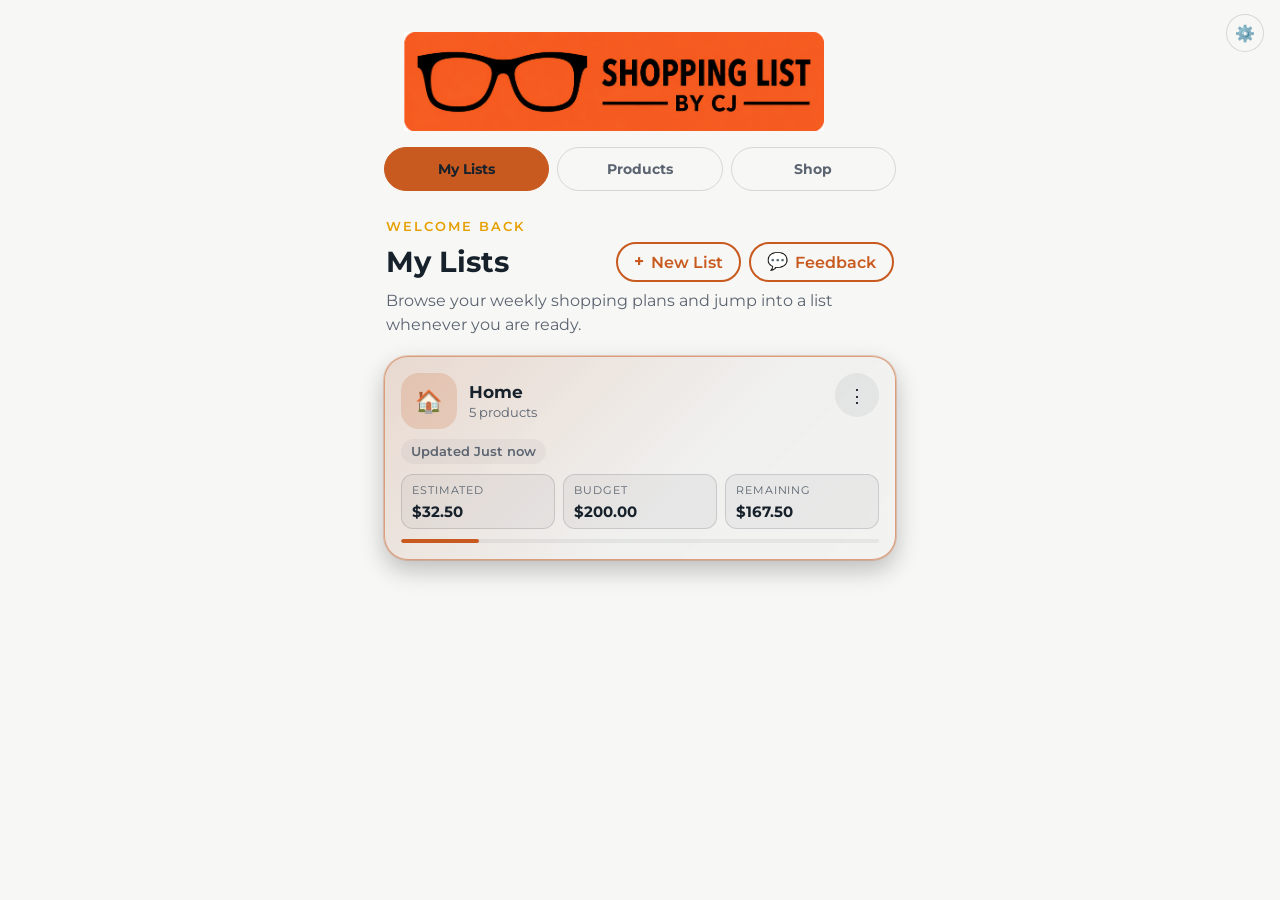
==== commit b4868a73: "Merge pull request #15 from cdjazman/develop woolworths api" ====
--- a/index.html
+++ b/index.html
@@ -75,6 +75,10 @@
           <span class="new-list-header-btn__icon" aria-hidden="true">+</span>
           <span class="new-list-header-btn__text">New List</span>
         </button>
+        <a class="header-action-btn" id="feedbackHeaderBtn" href="https://shoppinglistbycj.app/feedback.html" target="_blank" rel="noopener">
+          <span class="new-list-header-btn__icon" aria-hidden="true">💬</span>
+          <span class="new-list-header-btn__text">Feedback</span>
+        </a>
       </div>
       <div class="home-hero__copy">Browse your weekly shopping plans and jump into a list whenever you are ready.</div>
     </div>
@@ -115,7 +119,7 @@
 
   <!-- PRODUCTS VIEW -->
   <div id="mainView" class="products-view hidden">
-    <div class="main-view__sticky-header">
+    <div class="main-view__header">
       <div class="list-nav-header">
         <div id="activeListHeaderName" class="active-list-header-name">My List</div>
         <button class="compact-go-shop-btn" id="goShopBtn" disabled type="button">Start ▶</button>
@@ -138,7 +142,9 @@
         <button class="products-filter-btn active" id="productsFilterAllBtn" type="button">All</button>
         <button class="products-filter-btn" id="productsFilterFavouritesBtn" type="button">⭐ Favourites</button>
       </div>
-
+    </div>
+
+    <div class="main-view__search-sticky">
       <div class="products-search-wrap">
         <div class="products-search">
           <input id="productsSearchInput" class="products-search__input" type="text" placeholder="Search products..." autocomplete="off" aria-label="Search products">
@@ -272,8 +278,15 @@
 
     <div class="settings-stack">
       <div class="settings-section-title">ℹ About</div>
+      <button type="button" id="openHelpGuideBtn" class="settings-option-btn">❓ Help Guide</button>
       <button type="button" id="openPrivacyPolicyBtn" class="settings-option-btn">📜 Privacy Policy</button>
       <button type="button" id="openLicencesBtn" class="settings-option-btn">📄 Licences</button>
+    </div>
+
+    <div class="settings-stack">
+      <div class="settings-section-title">Support</div>
+      <a href="https://buymeacoffee.com/shoppinglistbycj?new=1" target="_blank" rel="noopener" class="settings-option-btn">☕ Buy Me a Coffee</a>
+      <a href="mailto:support@shoppinglistbycj.app" class="settings-option-btn">✉️ Contact Support</a>
     </div>
 
     <div class="settings-stack">
@@ -456,6 +469,91 @@
     </div>
   </div>
 
+  <!-- HELP GUIDE VIEW -->
+  <div id="helpGuideView" class="hidden">
+    <div class="aisle-heading" style="margin-bottom: 16px;">Help Guide</div>
+
+    <div class="privacy-policy-scroll" aria-label="Help Guide content">
+      <h1 class="privacy-policy-title">User Guide</h1>
+      <p class="privacy-policy-updated">Everything you need to know to get the most out of Shopping List by CJ — from your first list to backing up your data.</p>
+
+      <h2 class="privacy-policy-heading">1. Getting started</h2>
+      <p>Shopping List by CJ is a free web app — there's nothing to buy, no sign-up, and no account to create. You're already using it, so you're set.</p>
+      <p><strong>Installing it like a real app:</strong> Shopping List by CJ is a Progressive Web App (PWA), which means you can install it to your phone or desktop so it opens instantly, works offline and feels like a native app — no app store required.</p>
+      <p>• <strong>Android &amp; desktop Chrome</strong> — look for the Install App card on the My Lists screen, or the install icon in your browser's address bar. Tap it and confirm.</p>
+      <p>• <strong>iPhone &amp; iPad (Safari)</strong> — tap the Share icon in Safari's toolbar, scroll down and tap Add to Home Screen, then tap Add. The app also walks you through these steps on the My Lists screen.</p>
+      <p>Once installed, the app keeps working even with no signal — handy for supermarkets with patchy reception.</p>
+
+      <h2 class="privacy-policy-heading">2. My Lists</h2>
+      <p>My Lists is the home screen — it's where all your shopping lists live. Each card shows the list's name, an estimated total based on what's in it, the budget you've set, and how much of that budget is remaining.</p>
+      <p><strong>Creating a list:</strong> tap + New List and set a List Name (e.g. "Weekly Shop", "Mum's", "BBQ Sunday"), an Icon, a Colour, and a Budget for how much you're aiming to spend.</p>
+      <p>There's no limit on how many lists you can have — keep one for the weekly groceries and separate ones for anything else you shop for.</p>
+      <p>As you tick items into a list, its card updates automatically: the progress bar fills up as your estimated total gets closer to your budget, and turns to a warning colour if you go over.</p>
+
+      <h2 class="privacy-policy-heading">3. Your product catalogue</h2>
+      <p>The Products tab is your personal catalogue — every item you've ever added to the app, all in one place, listed alphabetically. It starts empty on purpose, so it only ever fills up with things you actually buy.</p>
+      <p>From the Products tab you can search your catalogue, filter to ⭐ Favourites only, tap any product to add or remove it from the list you're currently working on, or use Add Favourites to drop every favourited product into the current list in one tap.</p>
+
+      <h2 class="privacy-policy-heading">4. Adding &amp; editing products</h2>
+      <p>Tap + Add Product from either the My Lists or Products screen to open the product form. You can fill this in manually, or use the search shortcut first.</p>
+      <p><strong>Search Store Page Direct:</strong> pick Aldi, Coles or Woolworths, type what you're after, and tap ↗ Search Web to jump straight to that store's website in a new tab — handy for checking the current price before you enter it.</p>
+      <p><strong>Product details:</strong> item name (e.g. "Bananas"), category (the aisle it belongs to, used to group items in Shopping mode), store (Aldi, Coles or Woolworths), and price &amp; quantity — price is optional, but it's what powers your budget tracking.</p>
+      <p>To edit a product later, tap the pencil 🖊️ icon next to it in your catalogue. To remove one, delete it from the catalogue — note that pinned items are protected and can't be deleted until you unpin them first (see below).</p>
+
+      <h2 class="privacy-policy-heading">5. Building your weekly list</h2>
+      <p>With products in your catalogue, building a week's shop is just a matter of tapping the ones you need from the Products tab. Tapping a product adds it to your active list; tapping it again removes it. Use the quantity controls to bump the amount up or down.</p>
+      <p>The Estimated Total bar at the top of the Products screen updates live as you add and remove items, so you always know roughly where you stand before you even get to Shopping mode.</p>
+
+      <h2 class="privacy-policy-heading">6. Favourites &amp; pinning</h2>
+      <p>Two small icons sit next to each product in your catalogue, and they do different jobs:</p>
+      <p>• <strong>⭐ Favourite</strong> — marks a product you buy often, so it shows up in the Favourites filter and can be bulk-added with Add Favourites. Favouriting doesn't change where the item sits in the list — your catalogue always stays in alphabetical order.</p>
+      <p>• <strong>📍 Pin</strong> — locks a product against accidental deletion. A pinned item can't be removed by the Delete Unpinned Catalogue tool in Settings, so it's a good way to protect your regulars. Tap the pin icon again (now shown as ❌) to unpin it.</p>
+
+      <h2 class="privacy-policy-heading">7. Shopping mode</h2>
+      <p>Once your list is built, tap Start ▶ to switch into Shopping mode — a distraction-free, tap-to-check view designed for walking the aisles rather than staring at a spreadsheet.</p>
+      <p>Items are grouped by aisle/category, so you can work through the shop in order. Use the store filter bar (All / Aldi / Coles / Woolworths) to focus on one store at a time if your list spans more than one.</p>
+      <p>Tap an item to check it off. The progress bar and "X of Y collected" counter at the top track how far through the shop you are. When everything's ticked, you'll see a "🎉 Trolley's full!" banner.</p>
+      <p>← Edit List takes you back to the Products view if you need to add or remove something. Shop Done wraps up the run.</p>
+
+      <h2 class="privacy-policy-heading">8. Budget tracking</h2>
+      <p>Every list has its own budget, set when you create it (editable any time). As you add priced items, the app calculates an estimated total and shows you how much budget you have left — right on the list card and again at the top of the Products screen.</p>
+      <p>If your estimated total goes over budget, the progress bar changes colour so it's obvious at a glance. This is an estimate based on the prices you've entered, not a live receipt total — it's there to help you plan, not to replace checking the till.</p>
+
+      <h2 class="privacy-policy-heading">9. Backup &amp; restore</h2>
+      <p>Because your data lives on your device (see Your data &amp; privacy below), it's worth backing up before you clear your browser data, switch devices, or just for peace of mind. From Settings:</p>
+      <p>• <strong>💾 Backup Shopping Data</strong> — exports your entire catalogue, lists, favourites, pins and budgets to a .json file you can save anywhere.</p>
+      <p>• <strong>📥 Restore Shopping Data</strong> — pick a previously exported backup file to restore. This replaces your current data after you confirm, so double-check you've got the right file first.</p>
+
+      <h2 class="privacy-policy-heading">10. Settings &amp; appearance</h2>
+      <p>Tap the ⚙️ icon (top-right of the app) to open Settings, where you'll find:</p>
+      <p>• <strong>⬆ Check for Updates</strong> — manually check you're on the latest version. The app will also show an "Update Now" banner automatically when a new version is ready.</p>
+      <p>• <strong>Appearance</strong> — switch between Light, Dark, or System Default (matches your device's setting).</p>
+      <p>• <strong>About</strong> — the app's Privacy Policy and open-source Licences.</p>
+      <p>• <strong>Support</strong> — buy the developer a coffee or get in touch (see Feedback &amp; support below).</p>
+      <p>• <strong>Danger Zone</strong> — Delete Unpinned Catalogue clears out everything except pinned items. Handy for a fresh start, but there's no undo, so back up first if you're not sure.</p>
+
+      <h2 class="privacy-policy-heading">11. Your data &amp; privacy</h2>
+      <p>Shopping List by CJ doesn't require an account and doesn't upload your shopping lists anywhere. Everything — your catalogue, lists, favourites, pins and budgets — is stored locally on your device using your browser's local storage.</p>
+      <p>This has a couple of practical side effects worth knowing: your data is tied to the specific browser and device you used it on (it won't automatically appear on a second phone or a different browser), and clearing your browser's site data will remove it. That's exactly what the Backup &amp; Restore feature above is for.</p>
+      <p>For the full details, see the Privacy Policy in Settings → About.</p>
+
+      <h2 class="privacy-policy-heading">12. Feedback &amp; support</h2>
+      <p>This app is built and maintained by one person, and tester feedback genuinely shapes what gets fixed and built next. If something breaks, feels confusing, or you've got an idea for a feature, use Contact Support in Settings to get in touch.</p>
+      <p>If you're enjoying the app and want to chip in towards its development, there's a Buy Me a Coffee link in Settings too — completely optional, always appreciated.</p>
+
+      <h2 class="privacy-policy-heading">13. Troubleshooting &amp; FAQ</h2>
+      <p><strong>The app doesn't seem to have my latest data.</strong> Data is stored per-browser, per-device (see Your data &amp; privacy). If you're opening the app somewhere new, use Restore from a backup you exported earlier.</p>
+      <p><strong>I deleted something by accident.</strong> There's no undo for deletions or restores, which is why regular backups are worth doing — especially before using Restore or Delete Unpinned Catalogue in Settings.</p>
+      <p><strong>A product I want to delete won't go away.</strong> It's probably pinned. Tap the pin icon (shown as ❌ once pinned) to unpin it, then delete as normal.</p>
+      <p><strong>Does it work without internet?</strong> Yes — once installed, the app is offline-first and will keep working without a connection. You only need the internet for the optional "Search Store Page Direct" web search and for checking app updates.</p>
+      <p><strong>Is it really free?</strong> Yes, no catches. If you'd like to support development, there's an optional Buy Me a Coffee link in Settings.</p>
+    </div>
+
+    <div class="footer-actions">
+      <button class="ghost-btn" id="backToSettingsFromHelpGuideBtn">← Back to Settings</button>
+    </div>
+  </div>
+
 </main>
 
 <!-- NEW LIST MODAL -->
--- a/css/style.css
+++ b/css/style.css
@@ -1,4 +1,47 @@
-@import url('https://fonts.googleapis.com/css2?family=Montserrat:wght@400;500;600;700;800&display=swap');
+/*
+ * Montserrat is self-hosted from assets/fonts/ (Latin subset, weights
+ * 400/500/600/700/800) rather than loaded from fonts.googleapis.com.
+ * This keeps the app genuinely offline-first - the previous @import
+ * was a cross-origin request that the service worker's fetch handler
+ * deliberately skips (same-origin only), so it never worked offline
+ * and sent the visitor's IP to Google on every fresh load. See
+ * assets/fonts/MONTSERRAT-LICENSE.txt (SIL Open Font License 1.1).
+ */
+@font-face {
+  font-family: 'Montserrat';
+  font-style: normal;
+  font-weight: 400;
+  font-display: swap;
+  src: url('../assets/fonts/montserrat-latin-400-normal.woff2') format('woff2');
+}
+@font-face {
+  font-family: 'Montserrat';
+  font-style: normal;
+  font-weight: 500;
+  font-display: swap;
+  src: url('../assets/fonts/montserrat-latin-500-normal.woff2') format('woff2');
+}
+@font-face {
+  font-family: 'Montserrat';
+  font-style: normal;
+  font-weight: 600;
+  font-display: swap;
+  src: url('../assets/fonts/montserrat-latin-600-normal.woff2') format('woff2');
+}
+@font-face {
+  font-family: 'Montserrat';
+  font-style: normal;
+  font-weight: 700;
+  font-display: swap;
+  src: url('../assets/fonts/montserrat-latin-700-normal.woff2') format('woff2');
+}
+@font-face {
+  font-family: 'Montserrat';
+  font-style: normal;
+  font-weight: 800;
+  font-display: swap;
+  src: url('../assets/fonts/montserrat-latin-800-normal.woff2') format('woff2');
+}
 
 :root{
   --paper:var(--color-bg);
@@ -137,9 +180,9 @@
   min-height:var(--header-row-height);
   padding-right:52px;
   margin-bottom:8px;
-  position:sticky;
-  top:env(safe-area-inset-top);
-  z-index:22;
+  /* Scrolls away with the page content. Only the tab pills below (.tabs)
+     stay pinned to the top on every screen. */
+  position:static;
   background:var(--paper);
 }
 
@@ -219,6 +262,7 @@
   color:var(--color-primary);
   font-size:0.95rem;
   font-weight:600;
+  text-decoration:none;
   cursor:pointer;
   transition:background-color var(--transition-hover), color var(--transition-hover), border-color var(--transition-hover), transform var(--transition-fast);
   flex-shrink:0;
@@ -418,8 +462,8 @@
   min-width:148px;
   padding:8px;
   border-radius:14px;
-  background:rgba(20,20,20,0.96);
-  border:1px solid rgba(255,255,255,0.12);
+  background:var(--color-surface-2);
+  border:1px solid var(--color-border-strong);
   box-shadow:0 10px 24px rgba(0,0,0,0.28);
   z-index:3;
 }
@@ -440,7 +484,7 @@
 }
 
 .list-card__menu-item--danger{
-  color:#ff8a80;
+  color:var(--color-danger);
 }
 
 .list-card__delete-dialog{
@@ -480,6 +524,79 @@
   display:flex;
   gap:8px;
   justify-content:flex-end;
+}
+
+.recipe-import-card{
+  width:min(100%, 380px);
+}
+
+.recipe-import-list-options{
+  display:flex;
+  flex-direction:column;
+  gap:8px;
+  max-height:50vh;
+  overflow-y:auto;
+  margin-bottom:14px;
+}
+
+.recipe-import-list-option{
+  display:flex;
+  align-items:center;
+  gap:12px;
+  width:100%;
+  border:1px solid var(--line);
+  background:var(--color-surface-subtle);
+  border-radius:14px;
+  padding:10px 12px;
+  text-align:left;
+  cursor:pointer;
+  font-size:0.92rem;
+  font-weight:600;
+  color:var(--ink);
+  transition:background-color var(--transition-hover), border-color var(--transition-hover);
+}
+
+.recipe-import-list-option:hover,
+.recipe-import-list-option:focus-visible{
+  background:var(--color-surface-highlight-hover);
+  border-color:var(--color-primary-outline);
+}
+
+.recipe-import-list-option__icon{
+  width:36px;
+  height:36px;
+  border-radius:12px;
+  background:var(--color-primary-soft);
+  display:grid;
+  place-items:center;
+  font-size:1.05rem;
+  flex-shrink:0;
+}
+
+.recipe-import-list-option__name{
+  min-width:0;
+  overflow:hidden;
+  text-overflow:ellipsis;
+  white-space:nowrap;
+}
+
+.recipe-import-list-option--new{
+  border-style:dashed;
+  border-color:var(--color-primary-outline);
+  background:transparent;
+  color:var(--color-primary);
+}
+
+.recipe-import-list-option--new:hover,
+.recipe-import-list-option--new:focus-visible{
+  background:var(--color-primary-soft);
+}
+
+.recipe-import-list-option__icon--new{
+  background:var(--color-primary-soft-strong);
+  color:var(--color-primary);
+  font-size:1.3rem;
+  font-weight:700;
 }
 
 .list-rename-error{
@@ -669,7 +786,10 @@
   margin:4px 0 16px;
   min-height:var(--tabs-row-height);
   position:sticky;
-  top:calc(env(safe-area-inset-top) + var(--header-row-height));
+  /* Logo (.branding-header) is no longer sticky, so the tab pills are now
+     the topmost pinned element on every screen — offset only by the
+     safe-area inset, not the logo's height. */
+  top:env(safe-area-inset-top);
   z-index:21;
   background:var(--paper);
 }
@@ -815,7 +935,7 @@
   overflow-wrap:anywhere;
   line-height:1.35;
 }
-.catalog-item.selected .name{color:var(--sage-dark);}
+.catalog-item.selected .name{color:var(--sage);}
 .aisle-tag{
   font-size:0.625rem;
   text-transform:uppercase;
@@ -1016,6 +1136,10 @@
   background:rgba(200,90,31,0.06);
 }
 
+a.settings-option-btn{
+  text-decoration:none;
+}
+
 .settings-section-title{
   font-size:0.82rem;
   font-weight:700;
@@ -1141,13 +1265,21 @@
   overflow:visible;
 }
 
-.main-view__sticky-header{
+.main-view__header{
+  flex-shrink:0;
+  /* Scrolls away normally with the page. Only the search box below
+     (.main-view__search-sticky) stays pinned under the tab pills. */
+  background:var(--paper);
+  padding-top:2px;
+}
+
+.main-view__search-sticky{
   flex-shrink:0;
   position:sticky;
-  top:calc(env(safe-area-inset-top) + var(--header-row-height) + var(--tabs-row-height));
+  top:calc(env(safe-area-inset-top) + var(--tabs-row-height));
   z-index:4;
   background:var(--paper);
-  padding-top:2px;
+  padding-bottom:8px;
 }
 
 .products-filter-bar{
@@ -1786,4 +1918,4 @@
   gap: 10px;
   flex-shrink: 0;
   padding-top: 4px;
-}+}
